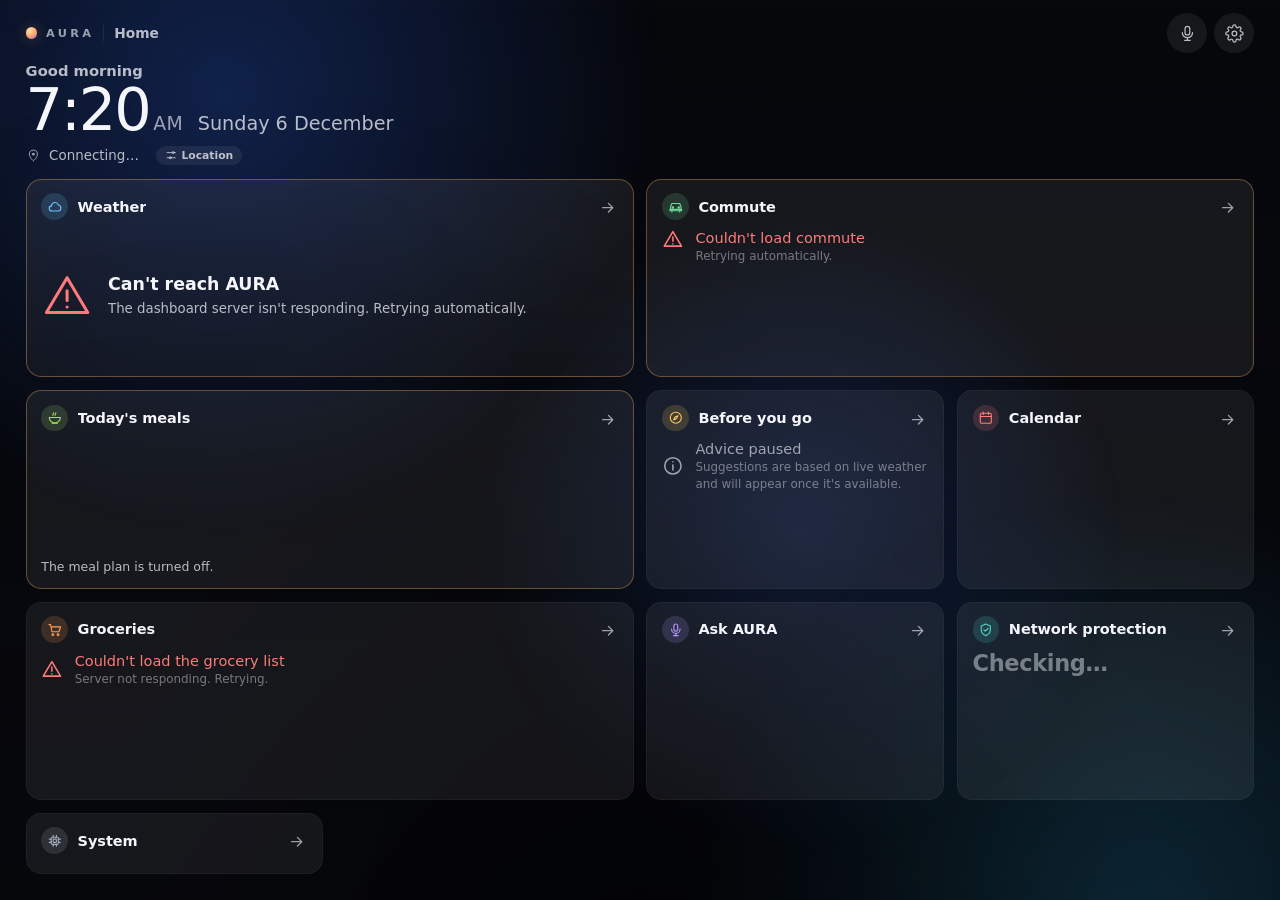
==== static/index.html @ 441b2d8c "Meal plan: Today's meals tile, daily view, recipes, Prepare for Tomorrow, plan groceries, Settings -" ====
<!doctype html>
<html lang="en">
<head>
  <meta charset="utf-8">
  <meta name="viewport" content="width=device-width, initial-scale=1, viewport-fit=cover">
  <meta name="theme-color" content="#05070d">
  <meta name="color-scheme" content="dark">
  <title>AURA</title>
  <link rel="icon" href="/static/img/favicon.svg" type="image/svg+xml">
  <link rel="stylesheet" href="/static/css/style.css">
  <script src="/static/js/icons.js" defer></script>
  <script src="/static/js/weather-scene.js" defer></script>
  <script src="/static/js/detail.js" defer></script>
  <script src="/static/js/assistant.js" defer></script>
  <script src="/static/js/meals.js" defer></script>
  <script src="/static/js/app.js" defer></script>
</head>
<body data-phase="night" data-sky="clear">
  <div class="ambient" aria-hidden="true">
    <div class="ambient__orb ambient__orb--a"></div>
    <div class="ambient__orb ambient__orb--b"></div>
    <div class="ambient__orb ambient__orb--c"></div>
    <div class="ambient__vignette"></div>
  </div>

  <main class="shell" id="shell">
    <header class="topbar">
      <div class="brand">
        <span class="brand__mark" aria-hidden="true"></span>
        <span class="brand__name">AURA</span>
        <span class="brand__home" id="home-name">Home</span>
      </div>
      <div class="topbar__right">
        <span class="pill pill--preview" id="preview-pill" hidden>Development preview · sample data</span>
        <span class="pill pill--offline" id="offline-pill" role="status" hidden>
          <span class="dot"></span>Connection lost · retrying
        </span>
        <span class="pill pill--live" id="listening-pill" role="status" hidden><span class="dot"></span>Listening</span>
        <span class="pill pill--wake" id="wake-pill" title="The Pi is listening for “Hey Aura”" hidden>Hey Aura</span>
        <button class="topbar__mic" id="mic-btn" type="button" aria-label="Ask AURA" title="Ask AURA" data-state="idle"></button>
        <a class="topbar__settings" href="/settings" id="settings-link" aria-label="Settings" title="Settings">
          <svg viewBox="0 0 24 24" aria-hidden="true" fill="none" stroke="currentColor" stroke-width="1.6" stroke-linecap="round" stroke-linejoin="round"><circle cx="12" cy="12" r="3"/><path d="M19.4 15a1.65 1.65 0 0 0 .33 1.82l.06.06a2 2 0 1 1-2.83 2.83l-.06-.06a1.65 1.65 0 0 0-1.82-.33 1.65 1.65 0 0 0-1 1.51V21a2 2 0 1 1-4 0v-.09A1.65 1.65 0 0 0 9 19.4a1.65 1.65 0 0 0-1.82.33l-.06.06a2 2 0 1 1-2.83-2.83l.06-.06A1.65 1.65 0 0 0 4.68 15a1.65 1.65 0 0 0-1.51-1H3a2 2 0 1 1 0-4h.09A1.65 1.65 0 0 0 4.6 9a1.65 1.65 0 0 0-.33-1.82l-.06-.06a2 2 0 1 1 2.83-2.83l.06.06A1.65 1.65 0 0 0 9 4.68a1.65 1.65 0 0 0 1-1.51V3a2 2 0 1 1 4 0v.09a1.65 1.65 0 0 0 1 1.51 1.65 1.65 0 0 0 1.82-.33l.06-.06a2 2 0 1 1 2.83 2.83l-.06.06A1.65 1.65 0 0 0 19.4 9a1.65 1.65 0 0 0 1.51 1H21a2 2 0 1 1 0 4h-.09a1.65 1.65 0 0 0-1.51 1z"/></svg>
        </a>
      </div>
    </header>

    <!-- Overview: greeting, time, place, and status capsules built only from live data -->
    <section class="hero time" aria-label="Home overview">
      <div class="hero__main">
        <p class="hero__greeting" id="greeting">&nbsp;</p>
        <button type="button" class="tile-hit hero__time" data-open="clock" aria-haspopup="dialog" aria-describedby="date"
                aria-label="Time and date details">
          <span class="time__clock" id="clock" aria-live="off"><span id="clock-hm">--:--</span><span class="time__meridiem" id="clock-ampm"></span></span>
          <span class="time__date" id="date">&nbsp;</span>
        </button>
        <div class="place" id="place" data-status="loading">
          <svg class="time__pin" viewBox="0 0 24 24" aria-hidden="true"><path d="M12 21s-6.5-5.6-6.5-11a6.5 6.5 0 0 1 13 0C18.5 15.4 12 21 12 21Z" fill="none" stroke="currentColor" stroke-width="1.6"/><circle cx="12" cy="10" r="2.3" fill="currentColor"/></svg>
          <span class="place__city" id="city">&nbsp;</span>
          <span class="place__region" id="region"></span>
          <span class="badge" id="location-badge" hidden></span>
          <button type="button" class="place__btn" id="location-btn" aria-haspopup="dialog">
            <svg viewBox="0 0 24 24" aria-hidden="true" fill="none" stroke="currentColor" stroke-width="1.7" stroke-linecap="round"><path d="M4 7h10M18 7h2M4 17h4M12 17h8"/><circle cx="16" cy="7" r="2"/><circle cx="10" cy="17" r="2"/></svg>
            <span id="location-btn-label">Location</span>
          </button>
        </div>
        <p class="place__note" id="location-note" hidden></p>
      </div>
      <ul class="status" id="status-row" aria-label="At a glance"></ul>
    </section>

    <nav class="rooms" id="rooms" aria-label="Rooms" role="tablist"></nav>

    <section class="tiles" id="tiles" role="tabpanel" aria-label="Tiles" data-room="overview">

      <article class="tile tile--wide card weather" id="weather" data-tile="weather" data-tone="sky" aria-label="Weather" data-state="loading" data-open="weather">
        <div class="wx-scene" id="wx-scene" aria-hidden="true" data-motion="none"></div>
        <header class="tile__head"><span class="tile__icon" data-icon="cloud" aria-hidden="true"></span><h2 class="tile__title">Weather</h2></header>
        <div class="weather__loading">
          <div class="skeleton skeleton--icon"></div>
          <div class="skeleton-stack"><div class="skeleton skeleton--xl"></div><div class="skeleton skeleton--md"></div></div>
        </div>
        <div class="weather__message" id="weather-message">
          <div class="weather__message-icon" id="weather-message-icon"></div>
          <div>
            <h3 class="weather__message-title" id="weather-message-title"></h3>
            <p class="weather__message-body" id="weather-message-body"></p>
          </div>
        </div>
        <div class="weather__content">
          <div class="weather__now">
            <div class="weather__art" id="weather-art"></div>
            <div class="weather__reading">
              <div class="weather__temp" id="weather-temp"></div>
              <div class="weather__desc" id="weather-desc"></div>
              <div class="weather__range" id="weather-range"></div>
              <div class="weather__sun" id="weather-sun"></div>
            </div>
          </div>
          <ol class="daily" id="daily" aria-label="Coming days" data-open="weather#daily"></ol>
          <dl class="weather__stats" id="weather-stats" data-open="weather#metrics"></dl>
          <ol class="hourly" id="hourly" aria-label="Next hours" data-open="weather#hourly"></ol>
          <div class="weather__meta" id="weather-meta"></div>
        </div>
        <button type="button" class="tile-arrow" data-open="weather" aria-haspopup="dialog" aria-label="Weather details"><svg viewBox="0 0 24 24" aria-hidden="true" fill="none" stroke="currentColor" stroke-width="1.8" stroke-linecap="round" stroke-linejoin="round"><path d="M5 12h14M13 6l6 6-6 6"/></svg></button>
      </article>

      <article class="tile tile--wide card commute" id="commute" data-tile="commute" data-tone="green" aria-labelledby="commute-title" data-state="loading" data-open="commute">
        <header class="tile__head"><span class="tile__icon" data-icon="car" aria-hidden="true"></span><h2 class="tile__title" id="commute-title">Commute</h2><span class="tile__aside" id="commute-route"></span></header>
        <div class="commute__body" id="commute-body">
          <div class="skeleton skeleton--row"></div>
          <div class="skeleton skeleton--row"></div>
        </div>
        <div class="commute__meta" id="commute-meta"></div>
        <button type="button" class="tile-arrow" data-open="commute" aria-haspopup="dialog" aria-label="Commute details"><svg viewBox="0 0 24 24" aria-hidden="true" fill="none" stroke="currentColor" stroke-width="1.8" stroke-linecap="round" stroke-linejoin="round"><path d="M5 12h14M13 6l6 6-6 6"/></svg></button>
      </article>

      <article class="tile tile--wide card meals" id="meals-tile" data-tile="meals" data-tone="lime" aria-labelledby="meals-title" data-open="meals" data-state="loading">
        <header class="tile__head"><span class="tile__icon" data-icon="bowl" aria-hidden="true"></span><h2 class="tile__title" id="meals-title">Today's meals</h2><span class="tile__aside" id="meals-day"></span></header>
        <ul class="meals__list" id="meals-list" aria-label="Today's meals"></ul>
        <p class="meals__prep" id="meals-prep"></p>
        <button type="button" class="tile-arrow" data-open="meals" aria-haspopup="dialog" aria-label="Meal plan details"><svg viewBox="0 0 24 24" aria-hidden="true" fill="none" stroke="currentColor" stroke-width="1.8" stroke-linecap="round" stroke-linejoin="round"><path d="M5 12h14M13 6l6 6-6 6"/></svg></button>
      </article>

      <article class="tile card advice" id="advice" data-tile="advice" data-tone="amber" aria-labelledby="advice-title" data-open="advice">
        <header class="tile__head"><span class="tile__icon" data-icon="compass" aria-hidden="true"></span><h2 class="tile__title" id="advice-title">Before you go</h2></header>
        <ul class="advice__list" id="advice-list" data-state="loading">
          <li class="skeleton skeleton--row"></li>
          <li class="skeleton skeleton--row"></li>
        </ul>
        <button type="button" class="tile-arrow" data-open="advice" aria-haspopup="dialog" aria-label="All recommendations"><svg viewBox="0 0 24 24" aria-hidden="true" fill="none" stroke="currentColor" stroke-width="1.8" stroke-linecap="round" stroke-linejoin="round"><path d="M5 12h14M13 6l6 6-6 6"/></svg></button>
      </article>

      <article class="tile card calendar" id="calendar-tile" data-tile="calendar" data-tone="red" aria-labelledby="calendar-title" data-open="calendar" data-state="loading">
        <header class="tile__head"><span class="tile__icon" data-icon="calendar" aria-hidden="true"></span><h2 class="tile__title" id="calendar-title">Calendar</h2><span class="tile__aside" id="calendar-when"></span></header>
        <ul class="agenda" id="agenda" aria-label="Upcoming events and holidays"></ul>
        <p class="tile__empty" id="calendar-empty" hidden></p>
        <button type="button" class="tile-arrow" data-open="calendar" aria-haspopup="dialog" aria-label="Calendar details"><svg viewBox="0 0 24 24" aria-hidden="true" fill="none" stroke="currentColor" stroke-width="1.8" stroke-linecap="round" stroke-linejoin="round"><path d="M5 12h14M13 6l6 6-6 6"/></svg></button>
      </article>

      <article class="tile tile--wide card grocery" id="grocery-tile" data-tile="groceries" data-tone="orange" aria-labelledby="grocery-title" data-open="groceries">
        <header class="tile__head"><span class="tile__icon" data-icon="cart" aria-hidden="true"></span><h2 class="tile__title" id="grocery-title">Groceries</h2><span class="tile__aside card__count" id="grocery-count"></span></header>
        <div class="grocery__body">
          <ul class="grocery__list" id="grocery-list" data-state="loading">
            <li class="skeleton skeleton--row"></li>
            <li class="skeleton skeleton--row"></li>
          </ul>
          <a class="grocery__qr" id="grocery-qr" href="/groceries" hidden>
            <img id="grocery-qr-img" alt="QR code that opens the grocery list on your phone">
            <span class="grocery__qr-label">Scan to edit</span>
          </a>
        </div>
        <a class="tile-arrow" href="/groceries?from=dashboard" data-open="groceries" aria-label="Open the full grocery list"><svg viewBox="0 0 24 24" aria-hidden="true" fill="none" stroke="currentColor" stroke-width="1.8" stroke-linecap="round" stroke-linejoin="round"><path d="M5 12h14M13 6l6 6-6 6"/></svg></a>
      </article>

      <article class="tile card assistant-tile" id="assistant-tile" data-tile="assistant" data-tone="violet" aria-labelledby="assistant-title" data-open="assistant" data-state="loading">
        <header class="tile__head"><span class="tile__icon" data-icon="mic" aria-hidden="true"></span><h2 class="tile__title" id="assistant-title">Ask AURA</h2></header>
        <p class="tile__value" id="assistant-status">&nbsp;</p>
        <p class="tile__sub" id="assistant-sub"></p>
        <button type="button" class="tile-arrow" data-open="assistant" aria-haspopup="dialog" aria-label="Open the assistant"><svg viewBox="0 0 24 24" aria-hidden="true" fill="none" stroke="currentColor" stroke-width="1.8" stroke-linecap="round" stroke-linejoin="round"><path d="M5 12h14M13 6l6 6-6 6"/></svg></button>
      </article>

      <article class="tile card protection" id="protection-tile" data-tile="protection" data-tone="teal" aria-labelledby="protection-title" data-open="protection" data-state="loading">
        <header class="tile__head"><span class="tile__icon" data-icon="shield" aria-hidden="true"></span><h2 class="tile__title" id="protection-title">Network protection</h2></header>
        <p class="tile__value" id="protection-status">&nbsp;</p>
        <p class="tile__sub" id="protection-sub"></p>
        <button type="button" class="tile-arrow" data-open="protection" aria-haspopup="dialog" aria-label="Network protection details"><svg viewBox="0 0 24 24" aria-hidden="true" fill="none" stroke="currentColor" stroke-width="1.8" stroke-linecap="round" stroke-linejoin="round"><path d="M5 12h14M13 6l6 6-6 6"/></svg></button>
      </article>

      <article class="tile card system" id="system-tile" data-tile="system" data-tone="slate" aria-labelledby="system-title" data-open="system" data-state="loading">
        <header class="tile__head"><span class="tile__icon" data-icon="chip" aria-hidden="true"></span><h2 class="tile__title" id="system-title">System</h2><span class="tile__aside" id="system-aside"></span></header>
        <dl class="sysgrid" id="system-stats"></dl>
        <button type="button" class="tile-arrow" data-open="system" aria-haspopup="dialog" aria-label="System details"><svg viewBox="0 0 24 24" aria-hidden="true" fill="none" stroke="currentColor" stroke-width="1.8" stroke-linecap="round" stroke-linejoin="round"><path d="M5 12h14M13 6l6 6-6 6"/></svg></button>
      </article>

      <p class="tiles__empty" id="tiles-empty" hidden></p>
    </section>
  </main>

  <!-- Detail view for a tile. Opened via #/clock, #/weather[/section], #/advice, #/commute, #/calendar, ... -->
  <dialog class="detail" id="detail" aria-labelledby="detail-title">
    <div class="detail__inner">
      <header class="detail__head">
        <button type="button" class="detail__back" id="detail-back">
          <svg viewBox="0 0 24 24" aria-hidden="true" fill="none" stroke="currentColor" stroke-width="2" stroke-linecap="round" stroke-linejoin="round"><path d="m15 6-6 6 6 6"/></svg>
          <span>Back</span>
        </button>
        <div class="detail__titles">
          <h2 id="detail-title">Details</h2>
          <p class="detail__sub" id="detail-sub"></p>
        </div>
      </header>
      <div class="detail__body" id="detail-body" tabindex="-1"></div>
    </div>
  </dialog>

  <dialog class="sheet" id="location-dialog" aria-labelledby="loc-title">
    <div class="sheet__inner">
      <header class="sheet__head">
        <h2 id="loc-title">Home location</h2>
        <button type="button" class="sheet__close" id="loc-close" aria-label="Close">
          <svg viewBox="0 0 24 24" aria-hidden="true" fill="none" stroke="currentColor" stroke-width="1.8" stroke-linecap="round"><path d="M6 6l12 12M18 6 6 18"/></svg>
        </button>
      </header>

      <form class="sheet__section loc-unlock" id="loc-unlock" hidden novalidate>
        <label class="sheet__label" for="loc-pin">Household PIN required to change location</label>
        <div class="loc-unlock__row">
          <input class="sheet__input" id="loc-pin" type="password" inputmode="numeric" maxlength="64"
                 autocomplete="current-password" placeholder="PIN">
          <button type="submit" class="btn btn--primary">Unlock</button>
        </div>
      </form>

      <section class="sheet__section">
        <div class="sheet__label">Current</div>
        <div class="sheet__city" id="loc-current">Not configured</div>
        <div class="sheet__meta" id="loc-meta"></div>
        <p class="sheet__warn" id="loc-note" hidden></p>
        <div class="sheet__actions">
          <button type="button" class="btn btn--primary" id="loc-confirm" hidden>Yes, this is home</button>
          <button type="button" class="btn" id="loc-detect">Detect from internet connection</button>
        </div>
      </section>

      <section class="sheet__section">
        <label class="sheet__label" for="loc-search">Choose your city</label>
        <input class="sheet__input" id="loc-search" type="search" autocomplete="off" spellcheck="false"
               placeholder="Search for a city" maxlength="80">
        <ul class="results" id="loc-results" aria-label="Search results"></ul>
      </section>

      <p class="sheet__status" id="loc-status" role="status" aria-live="polite"></p>

      <p class="sheet__fine">
        Automatic detection uses your home internet connection's IP address, not your phone or laptop.
        It is approximate: it finds where your provider routes traffic, which can be a different city.
        Choose your city to be sure. Your choice is saved on the Pi and won't change on its own.
      </p>
    </div>
  </dialog>
</body>
</html>
---- static/css/style.css ----
/* AURA — ambient dashboard
   Dark, calm, legible from a few metres. Motion is slow and optional. */

:root {
  color-scheme: dark;

  /* ---- Design tokens (AURA Home) ----
     Neutral near-black base, layered translucent surfaces, one warm accent,
     and a small set of semantic tones used only for tile icons and status. */
  --bg: #07080c;
  --ink: #f4f6fb;                              /* primary text */
  --ink-2: rgba(244, 246, 251, 0.74);          /* secondary text */
  --ink-3: rgba(244, 246, 251, 0.62);          /* tertiary / labels */
  --ink-4: rgba(244, 246, 251, 0.44);          /* fine print */
  --line: rgba(255, 255, 255, 0.08);           /* hairline separators */
  --card: rgba(255, 255, 255, 0.032);
  --card-hi: rgba(255, 255, 255, 0.055);

  --surface-1: rgba(255, 255, 255, 0.065);     /* tiles */
  --surface-2: rgba(255, 255, 255, 0.10);      /* hover */
  --surface-3: rgba(255, 255, 255, 0.14);      /* pressed / selected */
  --surface-solid: #15171d;                    /* sheets and dialogs */

  --accent: #ffcf7a;
  --warn: #ffb35c;
  --danger: #ff7a7a;
  --ok: #7fe0b0;
  --preview: #b9a6ff;

  /* tile tones: icon + status colour only, never large fills */
  --tone-sky: #6cc4ff;
  --tone-green: #6fdc9b;
  --tone-amber: #ffc861;
  --tone-orange: #ff9e57;
  --tone-red: #ff7d7d;
  --tone-violet: #b69aff;
  --tone-teal: #52d6c6;
  --tone-slate: #a3adbd;
  --tone-lime: #a8dc72;

  --orb-a: #27306f;
  --orb-b: #0e4656;
  --orb-c: #3a1e5c;

  /* shape, spacing, motion */
  --radius: 20px;
  --r-tile: 1.25rem;
  --r-sm: 0.7rem;
  --r-pill: 999px;
  --gap: clamp(12px, 1.6vw, 28px);
  --pad: clamp(16px, 3vw, 56px);
  --icon-tile: 2.25rem;
  --ease: cubic-bezier(0.2, 0.8, 0.2, 1);
  --dur-fast: 120ms;
  --dur: 220ms;
  --focus: 0 0 0 2px var(--bg), 0 0 0 4px var(--accent);

  --font: -apple-system, BlinkMacSystemFont, "SF Pro Display", "Inter", "Segoe UI",
          Roboto, "Helvetica Neue", "Noto Sans", "DejaVu Sans", sans-serif;

  /* Scale all rem-based UI with the viewport so it reads across a hallway. */
  font-size: clamp(15px, 0.62vw + 9px, 26px);
}

/* Time-of-day palettes for the ambient background */
body[data-phase="dawn"]  { --orb-a: #6e3b52; --orb-b: #2e3a8a; --orb-c: #8a5a3c; }
body[data-phase="day"]   { --orb-a: #1d3f8f; --orb-b: #1b6a8a; --orb-c: #2c4f9e; }
body[data-phase="dusk"]  { --orb-a: #6a2a4f; --orb-b: #3d2a7a; --orb-c: #7a4a2a; }
body[data-phase="night"] { --orb-a: #232a66; --orb-b: #0c3c4a; --orb-c: #331a52; }

*, *::before, *::after { box-sizing: border-box; }

html, body { margin: 0; min-height: 100%; }

body {
  background: var(--bg);
  color: var(--ink);
  font-family: var(--font);
  font-feature-settings: "tnum" 1, "ss01" 1;
  -webkit-font-smoothing: antialiased;
  text-rendering: optimizeLegibility;
  overflow-x: hidden;
}

[hidden] { display: none !important; }

/* ---------- Ambient background ---------- */

.ambient {
  position: fixed;
  inset: 0;
  z-index: 0;
  overflow: hidden;
  pointer-events: none;
  transition: filter 4s ease;
}

body[data-sky="cloudy"] .ambient { filter: saturate(0.55) brightness(0.9); }
body[data-sky="wet"]    .ambient { filter: saturate(0.45) brightness(0.8) hue-rotate(-10deg); }
body[data-sky="storm"]  .ambient { filter: saturate(0.4) brightness(0.65); }

.ambient__orb {
  position: absolute;
  width: 75vmax;
  height: 75vmax;
  border-radius: 50%;
  opacity: 0.5;
  will-change: transform;
  transition: background 6s ease;
}

.ambient__orb--a {
  top: -30vmax; left: -20vmax;
  background: radial-gradient(circle at center, var(--orb-a) 0%, transparent 65%);
  animation: drift-a 90s steps(90) infinite alternate;
}
.ambient__orb--b {
  bottom: -40vmax; right: -25vmax;
  background: radial-gradient(circle at center, var(--orb-b) 0%, transparent 65%);
  animation: drift-b 120s steps(120) infinite alternate;
}
.ambient__orb--c {
  top: 20vh; left: 35vw;
  width: 55vmax; height: 55vmax;
  opacity: 0.45;
  background: radial-gradient(circle at center, var(--orb-c) 0%, transparent 65%);
  animation: drift-c 150s steps(150) infinite alternate;
}

.ambient__vignette {
  position: absolute;
  inset: 0;
  background:
    radial-gradient(ellipse at 50% 120%, rgba(0, 0, 0, 0.55), transparent 60%),
    linear-gradient(180deg, rgba(5, 7, 13, 0) 0%, rgba(5, 7, 13, 0.35) 100%);
}

@keyframes drift-a { to { transform: translate3d(12vw, 8vh, 0) scale(1.08); } }
@keyframes drift-b { to { transform: translate3d(-10vw, -6vh, 0) scale(1.12); } }
@keyframes drift-c { to { transform: translate3d(-14vw, 10vh, 0) scale(0.92); } }

/* ---------- Location dialog ---------- */

.sheet {
  width: min(36rem, calc(100vw - 32px));
  max-height: calc(100dvh - 32px);
  padding: 0;
  border: 1px solid var(--line);
  border-radius: var(--radius);
  background: linear-gradient(180deg, #121624, #0b0e17);
  color: var(--ink);
  box-shadow: 0 40px 80px -30px rgba(0, 0, 0, 0.8);
  font-size: 0.9rem;
}
.sheet::backdrop { background: rgba(3, 4, 8, 0.65); }
.sheet__inner { padding: clamp(18px, 2vw, 32px); display: flex; flex-direction: column; gap: 1.2rem; }
.sheet__head { display: flex; align-items: center; justify-content: space-between; }
.sheet__head h2 { margin: 0; font-size: 1.2rem; font-weight: 500; }
.sheet__close {
  all: unset; cursor: pointer; width: 2rem; height: 2rem; display: grid; place-items: center;
  border-radius: 50%; color: var(--ink-3);
}
.sheet__close:hover { color: var(--ink); background: rgba(255, 255, 255, 0.06); }
.sheet__close svg { width: 1.1rem; height: 1.1rem; }
.sheet__section { display: flex; flex-direction: column; gap: 0.45rem; }
.sheet__label {
  font-size: 0.68rem; font-weight: 600; letter-spacing: 0.14em; text-transform: uppercase; color: var(--ink-3);
}
.sheet__city { font-size: 1.35rem; font-weight: 500; }
.sheet__meta { font-size: 0.82rem; color: var(--ink-3); }
.sheet__warn { margin: 0; font-size: 0.82rem; line-height: 1.4; color: var(--warn); }
.sheet__actions { display: flex; flex-wrap: wrap; gap: 0.5rem; margin-top: 0.3rem; }
.sheet__input {
  font: inherit; font-size: 1rem; color: var(--ink);
  background: rgba(255, 255, 255, 0.04); border: 1px solid var(--line); border-radius: 12px;
  padding: 0.7rem 0.9rem; outline: none;
}
.sheet__input:focus { border-color: rgba(255, 207, 122, 0.5); }
.sheet__status { margin: 0; min-height: 1.2em; font-size: 0.82rem; color: var(--ink-3); }
.sheet__status.is-error { color: var(--danger); }
.sheet__fine { margin: 0; font-size: 0.75rem; line-height: 1.5; color: var(--ink-4); }

.btn {
  font: inherit; font-size: 0.85rem; font-weight: 500; cursor: pointer;
  padding: 0.55rem 1rem; border-radius: 999px;
  color: var(--ink-2); background: rgba(255, 255, 255, 0.05); border: 1px solid var(--line);
}
a.btn { display: inline-flex; align-items: center; text-decoration: none; }
.btn:hover { background: rgba(255, 255, 255, 0.09); color: var(--ink); }
.btn:disabled { opacity: 0.5; cursor: progress; }
.btn--primary { color: #1a1306; background: var(--accent); border-color: var(--accent); }
.btn--primary:hover { background: #ffd993; color: #1a1306; }

.results { list-style: none; margin: 0; padding: 0; max-height: 15rem; overflow-y: auto; }
.results button {
  all: unset; box-sizing: border-box; width: 100%; cursor: pointer;
  display: flex; flex-direction: column; gap: 0.1rem;
  padding: 0.6rem 0.75rem; border-radius: 10px;
}
.results button:hover, .results button:focus-visible { background: rgba(255, 255, 255, 0.06); }
.results__name { font-size: 0.95rem; }
.results__sub { font-size: 0.75rem; color: var(--ink-3); }

/* ---------- Shared states ---------- */

.state {
  display: flex;
  gap: 0.8rem;
  align-items: center;
  color: var(--ink-3);
  font-size: 1rem;
  line-height: 1.4;
  grid-column: 1 / -1;
}
.state svg { width: 1.5rem; height: 1.5rem; flex: none; }
.state--error { color: var(--danger); }
.state small { display: block; color: var(--ink-4); font-size: 0.82rem; }

.skeleton {
  border-radius: 10px;
  background: linear-gradient(90deg, rgba(255,255,255,0.04), rgba(255,255,255,0.09), rgba(255,255,255,0.04));
  background-size: 200% 100%;
  animation: shimmer 1.8s ease-in-out infinite;
}
.skeleton--row  { height: 2.4rem; grid-column: 1 / -1; }
.skeleton--icon { width: clamp(7rem, 11vw, 14rem); aspect-ratio: 1; border-radius: 50%; flex: none; }
.skeleton--xl   { width: 9rem; height: 5rem; }
.skeleton--md   { width: 12rem; height: 1.6rem; margin-top: 0.8rem; }
.skeleton-stack { display: flex; flex-direction: column; justify-content: center; }
.weather__loading { align-items: center; gap: 2rem; }
@keyframes shimmer { to { background-position: -200% 0; } }

/* ---------- Weather illustration motion (subtle) ---------- */

.wx-sun-rays  { transform-box: fill-box; transform-origin: center; animation: spin 120s linear infinite; }
.wx-cloud     { animation: float 9s ease-in-out infinite alternate; }
.wx-cloud--back { animation-duration: 13s; }
.wx-drop      { animation: fall 1.6s linear infinite; }
.wx-flake     { animation: flake 3.2s linear infinite; }
.wx-bolt      { animation: flash 6s ease-in-out infinite; }
.wx-d1 { animation-delay: 0.3s; } .wx-d2 { animation-delay: 0.65s; }
.wx-d3 { animation-delay: 0.95s; } .wx-d4 { animation-delay: 1.25s; }
.wx-fog line  { animation: float 7s ease-in-out infinite alternate; }

@keyframes spin  { to { transform: rotate(360deg); } }
@keyframes float { to { transform: translateX(3px); } }
@keyframes fall  { 0% { transform: translateY(-4px); opacity: 0; } 25% { opacity: 1; } 100% { transform: translateY(12px); opacity: 0; } }
@keyframes flake { 0% { transform: translateY(-3px); opacity: 0; } 30% { opacity: 1; } 100% { transform: translateY(12px); opacity: 0; } }
@keyframes flash { 0%, 88%, 100% { opacity: 0.85; } 90% { opacity: 1; filter: brightness(1.6); } 92% { opacity: 0.6; } }

@media (prefers-reduced-motion: reduce) {
  *, *::before, *::after { animation: none !important; transition: none !important; }
}

/* ---------- Weather scene (animated backdrop inside the weather card) ----------
   Driven by the provider's weather code (server-side mapping). Contained in the
   card, behind the content, transform/opacity-only animations. */

.weather { overflow: hidden; isolation: isolate; }
.weather > :not(.wx-scene) { position: relative; z-index: 1; }

.wx-scene {
  position: absolute;
  inset: 0;
  z-index: 0;
  pointer-events: none;
  border-radius: inherit;
  overflow: hidden;
  contain: strict;
  transition: opacity 1.2s ease;
  --sky-top: rgba(255, 255, 255, 0.02);
  --sky-bottom: rgba(255, 255, 255, 0);
  background: linear-gradient(180deg, var(--sky-top), var(--sky-bottom) 75%);
}
/* Readability scrim: keeps text crisp over any scene. */
.wx-scene::after {
  content: "";
  position: absolute;
  inset: 0;
  background:
    linear-gradient(180deg, rgba(6, 8, 14, 0) 30%, rgba(6, 8, 14, 0.55) 100%),
    radial-gradient(ellipse at 30% 35%, rgba(6, 8, 14, 0.35), transparent 70%);
}
.wxs-layer { position: absolute; inset: 0; }

.wx-scene[data-scene="clear-day"]           { --sky-top: rgba(255, 186, 92, 0.16); --sky-bottom: rgba(70, 130, 255, 0.04); }
.wx-scene[data-scene="partly-cloudy-day"]   { --sky-top: rgba(255, 196, 120, 0.10); --sky-bottom: rgba(90, 140, 220, 0.05); }
.wx-scene[data-scene="clear-night"],
.wx-scene[data-scene="partly-cloudy-night"] { --sky-top: rgba(80, 100, 220, 0.14); --sky-bottom: rgba(10, 14, 40, 0.0); }
.wx-scene[data-scene="overcast"]            { --sky-top: rgba(150, 160, 185, 0.10); --sky-bottom: rgba(80, 90, 110, 0.03); }
.wx-scene[data-scene="fog"]                 { --sky-top: rgba(190, 196, 210, 0.10); --sky-bottom: rgba(150, 160, 175, 0.06); }
.wx-scene[data-scene="drizzle"],
.wx-scene[data-scene="rain"]                { --sky-top: rgba(90, 130, 190, 0.14); --sky-bottom: rgba(40, 60, 90, 0.04); }
.wx-scene[data-scene="heavy-rain"]          { --sky-top: rgba(70, 100, 160, 0.18); --sky-bottom: rgba(20, 30, 50, 0.06); }
.wx-scene[data-scene="thunderstorm"]        { --sky-top: rgba(90, 80, 160, 0.18); --sky-bottom: rgba(15, 15, 35, 0.08); }
.wx-scene[data-scene="snow"]                { --sky-top: rgba(200, 220, 255, 0.12); --sky-bottom: rgba(120, 140, 180, 0.04); }

/* sun */
.wxs-sun {
  position: absolute; top: -18%; right: -10%;
  width: 60%; aspect-ratio: 1; border-radius: 50%;
  background: radial-gradient(circle, rgba(255, 210, 120, 0.42) 0%, rgba(255, 170, 80, 0.14) 38%, transparent 68%);
  animation: wxs-breathe 9s ease-in-out infinite alternate;
}
.wxs-sun--soft { opacity: 0.6; }
.wxs-rays {
  position: absolute; top: -40%; right: -32%;
  width: 105%; aspect-ratio: 1; border-radius: 50%;
  background: repeating-conic-gradient(from 0deg, rgba(255, 214, 140, 0.07) 0deg 6deg, transparent 6deg 24deg);
  -webkit-mask-image: radial-gradient(circle, #000 18%, transparent 62%);
  mask-image: radial-gradient(circle, #000 18%, transparent 62%);
  animation: wxs-spin 140s linear infinite;
}
@keyframes wxs-breathe { to { transform: scale(1.08); opacity: 0.85; } }
@keyframes wxs-spin { to { transform: rotate(360deg); } }

/* moon & stars */
.wxs-moonglow {
  position: absolute; top: -20%; right: -8%;
  width: 52%; aspect-ratio: 1; border-radius: 50%;
  background: radial-gradient(circle, rgba(170, 190, 255, 0.22), transparent 65%);
}
.wxs-star {
  position: absolute; left: var(--x); top: var(--y);
  width: var(--s); height: var(--s); border-radius: 50%;
  background: #eef2ff;
  opacity: 0.5;
  animation: wxs-twinkle var(--dur) ease-in-out var(--delay) infinite alternate;
}
@keyframes wxs-twinkle { from { opacity: 0.15; } to { opacity: 0.8; } }

/* clouds: soft blobs drifting across the panel */
.wxs-cloud {
  position: absolute; left: 0; top: var(--top);
  width: var(--size); aspect-ratio: 2.6;
  border-radius: 999px;
  opacity: var(--alpha);
  background: radial-gradient(ellipse at 50% 60%, var(--cloud) 0%, transparent 70%);
  animation: wxs-drift var(--dur) linear var(--delay) infinite;
  will-change: transform;
}
.wxs-cloud--light { --cloud: rgba(235, 240, 250, 0.38); }
.wxs-cloud--dim   { --cloud: rgba(170, 180, 200, 0.34); }
.wxs-cloud--dark  { --cloud: rgba(110, 120, 145, 0.42); }
@keyframes wxs-drift { from { transform: translateX(-110%); } to { transform: translateX(260%); } }

/* rain */
.wxs-drop {
  position: absolute; top: -12%; left: var(--x);
  width: 1.5px; height: var(--len);
  background: linear-gradient(180deg, rgba(160, 200, 255, 0), rgba(170, 210, 255, var(--alpha)));
  transform: rotate(12deg);
  animation: wxs-fall var(--dur) linear var(--delay) infinite;
  will-change: transform;
}
.wxs-drop--heavy { width: 2px; }
@keyframes wxs-fall {
  from { transform: translate3d(0, 0, 0) rotate(12deg); }
  to   { transform: translate3d(-60px, 125cqh, 0) rotate(12deg); }
}
.wx-scene { container-type: size; }

/* lightning: rare, soft flash */
.wxs-flash {
  position: absolute; inset: 0;
  background: radial-gradient(ellipse at 70% 10%, rgba(220, 225, 255, 0.55), transparent 60%);
  opacity: 0;
  animation: wxs-flash 11s ease-out 2s infinite;
}
@keyframes wxs-flash {
  0%, 90%, 100% { opacity: 0; }
  91% { opacity: 0.9; }
  92% { opacity: 0.1; }
  93.5% { opacity: 0.6; }
  96% { opacity: 0; }
}

/* snow */
.wxs-flake {
  position: absolute; top: -6%; left: var(--x);
  width: var(--s); height: var(--s); border-radius: 50%;
  background: rgba(245, 248, 255, 0.8);
  animation: wxs-snow var(--dur) linear var(--delay) infinite;
  will-change: transform;
}
@keyframes wxs-snow {
  0%   { transform: translate3d(0, 0, 0); }
  50%  { transform: translate3d(var(--sway), 60cqh, 0); }
  100% { transform: translate3d(0, 115cqh, 0); }
}

/* fog */
.wxs-mist {
  position: absolute; left: -50%; top: var(--top);
  width: 200%; height: 22%;
  background: linear-gradient(90deg, transparent, rgba(210, 216, 228, 0.12) 30%, rgba(210, 216, 228, 0.18) 50%, rgba(210, 216, 228, 0.12) 70%, transparent);
  filter: none;
  animation: wxs-mist var(--dur) ease-in-out var(--delay) infinite alternate;
}
@keyframes wxs-mist { from { transform: translateX(-12%); } to { transform: translateX(12%); } }

/* Sample or out-of-date data: freeze the scene and mute it, so it never
   looks like live conditions. Same for reduced motion (no movement at all). */
.wx-scene[data-motion="static"],
.wx-scene[data-motion="reduced"] { opacity: 0.55; }
.wx-scene[data-motion="static"] *,
.wx-scene[data-motion="reduced"] * { animation-play-state: paused !important; }
.wx-scene[data-motion="reduced"] .wxs-drop,
.wx-scene[data-motion="reduced"] .wxs-flake,
.wx-scene[data-motion="reduced"] .wxs-flash { display: none; }
.weather[data-motion="static"] .weather__art *,
.weather[data-motion="reduced"] .weather__art * { animation-play-state: paused !important; }
.wx-scene[data-motion="none"] { opacity: 0.4; }

/* Don't spend GPU on a hidden tab or when the card isn't showing data. */
.weather:not([data-state="ok"]) .wx-scene .wxs-layer { display: none; }

/* ---------- Commute ---------- */

.commute { display: flex; flex-direction: column; min-width: 0; }
.commute__body { flex: 1; display: flex; flex-direction: column; gap: 0.9rem; min-width: 0; }
.commute__top { min-width: 0; }
.commute__head { display: flex; gap: 0.4rem 0.8rem; align-items: center; justify-content: space-between; flex-wrap: wrap; }
.commute__rec { min-width: 0; }
.commute__label {
  font-size: 0.72rem; font-weight: 600; letter-spacing: 0.12em; text-transform: uppercase; color: var(--ink-3);
}
.commute__time {
  font-size: clamp(2.2rem, 3.2vw, 3.6rem); font-weight: 300; letter-spacing: -0.03em; line-height: 1.05;
  color: var(--ink);
}
.commute__time small { font-size: 0.42em; color: var(--ink-3); letter-spacing: 0; margin-left: 0.25em; }
.commute__facts { display: flex; flex-wrap: wrap; gap: 0.35rem 0.9rem; font-size: 0.95rem; color: var(--ink-2); margin-top: 0.25rem; }
.commute__facts b { font-weight: 600; color: var(--ink); }

.traffic {
  display: inline-flex; align-items: center; gap: 0.4em;
  font-size: 0.82rem; font-weight: 600;
}
.traffic::before { content: ""; width: 0.55em; height: 0.55em; border-radius: 50%; background: currentColor; }
.traffic--light    { color: #7fe0b0; }
.traffic--moderate { color: #ffcf7a; }
.traffic--heavy    { color: #ff9f5a; }
.traffic--severe   { color: #ff7a7a; }

.basis {
  display: inline-flex; align-items: center;
  padding: 0.25rem 0.65rem; border-radius: 999px;
  font-size: 0.72rem; font-weight: 600; letter-spacing: 0.02em;
  border: 1px solid var(--line); color: var(--ink-2);
  max-width: 100%;
}
.basis--live       { color: var(--ok); border-color: rgba(127, 224, 176, 0.35); }
.basis--forecast   { color: #9cc4ff; border-color: rgba(156, 196, 255, 0.35); }
.basis--historical { color: var(--preview); border-color: rgba(185, 166, 255, 0.35); }

.commute__now { font-size: 0.85rem; color: var(--ink-3); }
.commute__now b { color: var(--ink-2); font-weight: 600; }

/* departure-slot comparison */
.slots {
  list-style: none; margin: 0; padding: 0;
  display: grid;
  grid-template-columns: repeat(var(--n, 17), minmax(0, 1fr));
  align-items: end;
  gap: 3px;
  height: clamp(4.2rem, 7vh, 6.5rem);
}
.slot {
  position: relative;
  height: 100%;
  display: flex; flex-direction: column; justify-content: flex-end;
}
.slot__bar {
  display: block;
  height: var(--h, 6%);
  min-height: 4px;
  border-radius: 4px 4px 2px 2px;
  background: rgba(255, 255, 255, 0.16);
}
.slot[data-level="light"] .slot__bar    { background: rgba(127, 224, 176, 0.55); }
.slot[data-level="moderate"] .slot__bar { background: rgba(255, 207, 122, 0.6); }
.slot[data-level="heavy"] .slot__bar    { background: rgba(255, 159, 90, 0.65); }
.slot[data-level="severe"] .slot__bar   { background: rgba(255, 122, 122, 0.7); }
.slot[data-basis="historical"] .slot__bar { background: rgba(185, 166, 255, 0.4); }
.slot[data-empty] .slot__bar { background: rgba(255, 255, 255, 0.06); height: 6%; }
.slot[data-past] { opacity: 0.35; }
.slot[data-best] .slot__bar { outline: 2px solid var(--ink); outline-offset: 1px; }
.slots__axis {
  display: grid; grid-template-columns: repeat(var(--n, 17), minmax(0, 1fr));
  margin-top: 0.3rem; font-size: 0.68rem; color: var(--ink-4);
}
.slots__axis span { white-space: nowrap; overflow: visible; }

.commute__meta {
  margin-top: 0.8rem; display: flex; flex-wrap: wrap; gap: 0.3rem 0.8rem;
  font-size: 0.72rem; color: var(--ink-4);
}
.commute__meta .is-error { color: var(--warn); }
.commute .state { align-items: flex-start; }

/* Comfortable touch targets on touch screens */
@media (pointer: coarse) {
  .place__btn { box-sizing: border-box; height: 40px; font-size: 0.8rem; padding: 0 0.95rem; }
  .grocery__item button { min-height: 44px; }
  .sheet__close { width: 2.75rem; height: 2.75rem; }
  .results button { min-height: 44px; }
}


/* ---------- Detail view ---------- */

.detail {
  padding: 0;
  width: min(70rem, calc(100vw - 32px));
  max-width: none;
  max-height: calc(100dvh - 32px);
  border: 1px solid var(--line);
  border-radius: calc(var(--r-tile) * 1.4);
  background: var(--surface-solid);
  color: var(--ink);
  box-shadow: 0 40px 100px -40px rgba(0, 0, 0, 0.9);
  overflow: hidden;
}
.detail::backdrop { background: rgba(3, 4, 8, 0.66); -webkit-backdrop-filter: blur(6px); backdrop-filter: blur(6px); }
.detail[open] { animation: detail-in 0.24s cubic-bezier(0.2, 0.7, 0.2, 1); }
@keyframes detail-in { from { opacity: 0; transform: translateY(14px) scale(0.985); } }
.detail__inner { display: flex; flex-direction: column; max-height: inherit; }
.detail__head {
  display: flex; align-items: center; gap: 1rem;
  padding: clamp(12px, 1.4vw, 24px) clamp(14px, 1.8vw, 32px);
  border-bottom: 1px solid var(--line);
  flex: none;
}
.detail__back {
  all: unset; box-sizing: border-box; cursor: pointer; flex: none;
  display: inline-flex; align-items: center; gap: 0.3rem;
  min-height: 44px; padding: 0 1rem 0 0.65rem; border-radius: 999px;
  font-size: 0.95rem; font-weight: 600; color: var(--ink);
  background: var(--surface-1); border: 0;
  transition: background var(--dur) var(--ease);
}
.detail__back:hover { background: var(--surface-2); }
.detail__back:focus-visible { box-shadow: var(--focus); }
.detail__back svg { width: 1.2rem; height: 1.2rem; }
.detail__titles { min-width: 0; }
.detail__titles h2 { margin: 0; font-size: 1.35rem; font-weight: 650; letter-spacing: -0.01em; }
.dproblems { margin: 0.8rem 0 0; padding-left: 1.2rem; color: var(--warn); line-height: 1.5; }
.dproblems li + li { margin-top: 0.3rem; }
.detail__sub { margin: 0.1rem 0 0; font-size: 0.85rem; color: var(--ink-3); overflow-wrap: anywhere; }
.detail__body {
  overflow-y: auto; overscroll-behavior: contain;
  padding: clamp(14px, 1.8vw, 32px);
  display: flex; flex-direction: column; gap: 1.5rem;
  outline: none;
}
@media (max-width: 768px), (max-height: 520px) {
  .detail {
    width: 100vw; height: 100dvh; max-height: 100dvh; margin: 0;
    border: 0; border-radius: 0;
  }
  .detail__head { padding-top: max(12px, env(safe-area-inset-top)); }
  .detail__body { padding-bottom: max(16px, env(safe-area-inset-bottom)); }
}

.dsec { display: flex; flex-direction: column; gap: 0.75rem; scroll-margin-top: 0.5rem; }
.dsec__title {
  margin: 0; font-size: 0.75rem; font-weight: 600; letter-spacing: 0.14em; text-transform: uppercase; color: var(--ink-3);
}
.dmetrics {
  display: grid; grid-template-columns: repeat(auto-fill, minmax(min(100%, 10.5rem), 1fr));
  gap: 0.9rem 1.2rem; margin: 0;
}
.dmetrics--tight { grid-template-columns: repeat(auto-fill, minmax(min(100%, 8.5rem), 1fr)); }
.dmetric { min-width: 0; padding: 0.7rem 0.85rem; border-radius: 14px; background: rgba(255, 255, 255, 0.035); border: 1px solid rgba(255, 255, 255, 0.05); }
.dmetric dt { font-size: 0.68rem; letter-spacing: 0.12em; text-transform: uppercase; color: var(--ink-3); }
.dmetric dd { margin: 0.25rem 0 0; font-size: 1.25rem; font-weight: 500; overflow-wrap: anywhere; }
.dmetric small { display: block; margin-top: 0.15rem; font-size: 0.78rem; font-weight: 400; color: var(--ink-3); }

.dnote { margin: 0; font-size: 0.9rem; line-height: 1.5; color: var(--ink-2); }
.dnote--muted { color: var(--ink-3); font-size: 0.82rem; }
.dnote--warn { color: var(--warn); }
.dstatus { margin: 0; display: flex; flex-wrap: wrap; gap: 0.3rem 1rem; font-size: 0.82rem; color: var(--ink-3); }
.dtag--warn { color: var(--warn); }
.dtag--preview { color: var(--preview); font-weight: 600; }

.dempty { display: flex; gap: 0.9rem; align-items: flex-start; padding: 1rem; border-radius: 16px; background: rgba(255, 255, 255, 0.03); border: 1px solid var(--line); }
.dempty > span { flex: none; width: 2rem; height: 2rem; color: var(--ink-3); }
.dempty > span svg { width: 100%; height: 100%; }
.dempty strong { font-weight: 500; font-size: 1.05rem; }
.dempty p { margin: 0.3rem 0 0; color: var(--ink-3); line-height: 1.45; }

/* clock */
.dclock__time { font-size: clamp(3.2rem, 8vw, 6rem); font-weight: 200; letter-spacing: -0.03em; font-variant-numeric: tabular-nums; line-height: 1; }
.dclock__date { margin-top: 0.5rem; font-size: clamp(1.2rem, 2.2vw, 1.9rem); color: var(--ink-2); }

/* weather hero with its own scene */
.dhero {
  position: relative; overflow: hidden; isolation: isolate;
  display: flex; align-items: center; gap: clamp(12px, 2vw, 32px);
  min-height: 11rem; padding: clamp(14px, 1.6vw, 28px);
  border-radius: 18px; border: 1px solid var(--line); background: rgba(255, 255, 255, 0.02);
}
.dhero > :not(.wx-scene) { position: relative; z-index: 1; }
.dhero__art { width: clamp(5.5rem, 9vw, 8.5rem); aspect-ratio: 1; flex: none; }
.dhero__art svg { width: 100%; height: 100%; overflow: visible; }
.dhero__temp { font-size: clamp(3.2rem, 6vw, 5.5rem); font-weight: 200; line-height: 1; letter-spacing: -0.03em; }
.dhero__desc { font-size: clamp(1.2rem, 1.8vw, 1.7rem); margin-top: 0.2rem; }
.dhero__sub { color: var(--ink-3); margin-top: 0.25rem; }
.dhero[data-motion] {}

/* tables (scroll sideways inside the box on narrow screens, never the page) */
.dtable-wrap { overflow-x: auto; border-radius: 14px; border: 1px solid var(--line); }
.dtable { width: 100%; border-collapse: collapse; font-size: 0.95rem; font-variant-numeric: tabular-nums; }
.dtable th, .dtable td { padding: 0.55rem 0.7rem; text-align: left; white-space: nowrap; }
.dtable thead th { font-size: 0.68rem; letter-spacing: 0.1em; text-transform: uppercase; color: var(--ink-3); font-weight: 600; background: rgba(255, 255, 255, 0.03); }
.dtable tbody tr { border-top: 1px solid rgba(255, 255, 255, 0.05); }
.dtable tbody th { font-weight: 500; }
.dtable__icon { width: 2.2rem; padding-block: 0.2rem; }
.dtable__icon svg { width: 1.9rem; height: 1.9rem; display: block; overflow: visible; }
.dtable--slots tr.is-past { opacity: 0.45; }
.dtable--slots tr.is-best { background: rgba(255, 207, 122, 0.08); }
.dbest { margin-left: 0.5rem; padding: 0.1rem 0.45rem; border-radius: 999px; font-size: 0.68rem; font-weight: 700; color: #1a1306; background: var(--accent); }

/* daily */
.ddays { list-style: none; margin: 0; padding: 0; border-radius: 14px; border: 1px solid var(--line); overflow: hidden; }
.dday {
  display: grid; grid-template-columns: minmax(6.5rem, 9rem) 2.4rem minmax(0, 1fr) auto;
  align-items: center; gap: 0.25rem 0.9rem; padding: 0.6rem 0.9rem;
  border-top: 1px solid rgba(255, 255, 255, 0.05);
}
.dday:first-child { border-top: 0; }
.dday__name { font-weight: 500; }
.dday__icon svg { width: 2.2rem; height: 2.2rem; display: block; overflow: visible; }
.dday__desc { color: var(--ink-2); min-width: 0; }
.dday__temps { font-weight: 500; white-space: nowrap; }
.dday__temps span { color: var(--ink-4); margin-left: 0.4rem; font-weight: 400; }
.dday__extra { grid-column: 1 / -1; font-size: 0.8rem; color: var(--ink-3); }
@media (min-width: 900px) { .dday__extra { grid-column: auto; text-align: right; } .dday { grid-template-columns: 9rem 2.4rem minmax(0, 1fr) auto minmax(0, 18rem); } }

/* advice */
.dadvice { list-style: none; margin: 0; padding: 0; display: grid; gap: 0.75rem; }
.dadvice__item { display: flex; gap: 0.9rem; align-items: flex-start; padding: 0.8rem 0.9rem; border-radius: 14px; background: rgba(255, 255, 255, 0.03); border: 1px solid rgba(255, 255, 255, 0.05); }
.dadvice__item .advice__icon { flex: none; }
.dadvice__item[data-priority="high"] .advice__icon { color: var(--accent); background: rgba(255, 207, 122, 0.1); }
.dadvice__title { font-size: 1.1rem; font-weight: 500; display: flex; flex-wrap: wrap; align-items: center; gap: 0.3rem 0.6rem; }
.dadvice__detail { margin: 0.25rem 0 0; color: var(--ink-2); line-height: 1.45; }
.dprio { font-size: 0.66rem; font-weight: 600; letter-spacing: 0.06em; text-transform: uppercase; padding: 0.12rem 0.5rem; border-radius: 999px; border: 1px solid var(--line); color: var(--ink-3); }
.dprio--high { color: var(--accent); border-color: rgba(255, 207, 122, 0.35); }

/* commute */
.drec { display: flex; flex-direction: column; gap: 0.7rem; align-items: flex-start; padding: clamp(14px, 1.6vw, 24px); border-radius: 18px; background: rgba(255, 255, 255, 0.03); border: 1px solid var(--line); }
.drec .dmetrics { width: 100%; }
.drec__label { font-size: 0.72rem; font-weight: 600; letter-spacing: 0.12em; text-transform: uppercase; color: var(--ink-3); }
.drec__time { font-size: clamp(2.6rem, 5vw, 4.2rem); font-weight: 300; letter-spacing: -0.03em; line-height: 1; }
.dlegend { display: grid; grid-template-columns: max-content minmax(0, 1fr); gap: 0.35rem 1rem; margin: 0; font-size: 0.85rem; }
.dlegend dt { font-weight: 600; color: var(--ink-2); }
.dlegend dd { margin: 0; color: var(--ink-3); }
@media (max-width: 480px) { .dlegend { grid-template-columns: minmax(0, 1fr); } .dlegend dd { margin-bottom: 0.4rem; } }

/* Detail tables on phones: no sideways scrolling for the important columns. */
@media (max-width: 600px) {
  .dtable--slots thead { display: none; }
  .dtable--slots, .dtable--slots tbody { display: block; }
  .dtable--slots tr {
    display: grid; grid-template-columns: minmax(0, 1fr) auto auto;
    gap: 0.15rem 0.9rem; align-items: baseline; padding: 0.6rem 0.8rem;
  }
  .dtable--slots th, .dtable--slots td { padding: 0; white-space: nowrap; }
  .dtable--slots td[data-label="Traffic"],
  .dtable--slots td[data-label="Source"],
  .dtable--slots td[data-label="Checked"] { font-size: 0.8rem; color: var(--ink-3); }
  .dtable--slots td[data-label="Checked"]::before { content: "checked "; }
  .dtable--slots td[data-label="Arrive"]::before { content: "→ "; color: var(--ink-4); }
  .dmetrics { grid-template-columns: repeat(2, minmax(0, 1fr)); gap: 0.6rem; }
  .dmetric { padding: 0.6rem 0.7rem; }
  .dmetric dd { font-size: 1.1rem; }
  #dsec-hourly .dtable th:nth-child(6), #dsec-hourly .dtable td:nth-child(6),
  #dsec-hourly .dtable th:nth-child(8), #dsec-hourly .dtable td:nth-child(8) { display: none; }
  .dtable th, .dtable td { padding: 0.5rem 0.45rem; }
}

/* ---------- Display settings applied on any device ---------- */
body.force-reduce *, body.force-reduce *::before, body.force-reduce *::after {
  animation: none !important; transition: none !important;
}


/* calendar list in the clock detail view */
.dcal { list-style: none; margin: 0; padding: 0; display: grid; gap: 0.9rem; }
.dcal__day h4 { margin: 0 0 0.4rem; font-size: 0.75rem; font-weight: 600; letter-spacing: 0.12em; text-transform: uppercase; color: var(--ink-3); }
.dcal__items { list-style: none; margin: 0; padding: 0; border-radius: 14px; border: 1px solid var(--line); overflow: hidden; }
.dcal__item { display: grid; grid-template-columns: 1.6rem minmax(0, 1fr) auto; align-items: center; gap: 0.3rem 0.8rem; padding: 0.6rem 0.9rem; border-top: 1px solid rgba(255, 255, 255, 0.05); }
.dcal__item:first-child { border-top: 0; }
.dcal__item svg { width: 1.3rem; height: 1.3rem; color: var(--ink-3); }
.dcal__item[data-kind="birthday"] svg { color: #ff9fc0; }
.dcal__item[data-kind="holiday"] svg { color: var(--accent); }
.dcal__item[data-kind="event"] svg { color: #9cc4ff; }
.dcal__title { font-size: 1rem; overflow-wrap: anywhere; }
.dcal__item[data-kind="observance"] .dcal__title { color: var(--ink-2); }
.dcal__sub { grid-column: 2 / -1; font-size: 0.8rem; color: var(--ink-3); }
.dcal__when { font-size: 0.85rem; color: var(--ink-2); white-space: nowrap; }

/* ---------- Voice assistant: mic button, listening pill, "Ask AURA" view ---------- */
.sr-only { position: absolute; width: 1px; height: 1px; margin: -1px; padding: 0; overflow: hidden; clip: rect(0 0 0 0); white-space: nowrap; border: 0; }

.asst { display: grid; gap: 1.3rem; }
.asst__hero { display: flex; align-items: center; gap: 1.4rem; }
.asst__orb {
  flex: none; display: grid; place-items: center; cursor: pointer;
  width: 5.5rem; height: 5.5rem; border-radius: 50%;
  color: #1a1306; background: var(--accent); border: 0;
  box-shadow: 0 0 0 0 rgba(255, 207, 122, 0.25);
  transition: background 0.2s ease, box-shadow 0.3s ease, transform 0.15s ease;
}
.asst__orb svg { width: 2.3rem; height: 2.3rem; }
.asst__orb:focus-visible { outline: 3px solid var(--ink); outline-offset: 3px; }
.asst__orb:active:not(:disabled) { transform: scale(0.96); }
.asst__orb:disabled { cursor: default; color: var(--ink-3); background: rgba(255, 255, 255, 0.06); }
.asst[data-state="listening"] .asst__orb { color: #1a0606; background: var(--danger); animation: orb-live 1.4s ease-in-out infinite; }
.asst[data-state="processing"] .asst__orb, .asst[data-state="checking"] .asst__orb { animation: orb-think 1.2s ease-in-out infinite; }
@keyframes orb-live { 50% { box-shadow: 0 0 0 1.1rem rgba(255, 122, 122, 0.16); } }
@keyframes orb-think { 50% { box-shadow: 0 0 0 0.7rem rgba(255, 207, 122, 0.16); } }
.asst__status { min-width: 0; display: grid; gap: 0.35rem; }
.asst__state { margin: 0; font-size: 1.6rem; font-weight: 300; color: var(--ink); }
.asst[data-state="error"] .asst__state, .asst[data-state="unavailable"] .asst__state { color: var(--warn); }
.asst__hint { margin: 0; color: var(--ink-2); line-height: 1.45; }
.asst__actions { display: flex; flex-wrap: wrap; gap: 0.5rem; }
.asst__actions:empty { display: none; }
.asst__actions .btn { display: inline-flex; align-items: center; gap: 0.45rem; }
.asst__actions .btn svg { width: 1.05rem; height: 1.05rem; }

.asst__ask { display: flex; gap: 0.5rem; }
.asst__ask input {
  flex: 1; min-width: 0; font: inherit; font-size: 1rem; color: var(--ink);
  padding: 0.75rem 1rem; border-radius: 999px;
  background: rgba(255, 255, 255, 0.05); border: 1px solid var(--line);
}
.asst__ask input:focus-visible { outline: 2px solid var(--accent); outline-offset: 1px; }
.asst__send {
  flex: none; display: grid; place-items: center; cursor: pointer;
  width: 2.9rem; height: 2.9rem; border-radius: 50%;
  color: var(--ink-2); background: rgba(255, 255, 255, 0.06); border: 1px solid var(--line);
}
.asst__send svg { width: 1.2rem; height: 1.2rem; }
.asst__send:hover:not(:disabled) { color: var(--ink); }
.asst__send:disabled, .asst__chip:disabled, .asst__ask input:disabled { opacity: 0.5; cursor: default; }
.asst__examples { display: flex; flex-wrap: wrap; gap: 0.45rem; }
.asst__chip {
  font: inherit; font-size: 0.85rem; cursor: pointer;
  padding: 0.45rem 0.85rem; min-height: 2.5rem; border-radius: 999px;
  color: var(--ink-2); background: rgba(255, 255, 255, 0.04); border: 1px solid var(--line);
}
.asst__chip:hover:not(:disabled) { color: var(--ink); background: rgba(255, 255, 255, 0.08); }
.asst__chip:focus-visible { outline: 2px solid var(--accent); outline-offset: 2px; }

.asst__trhead { display: flex; align-items: baseline; justify-content: space-between; gap: 1rem; }
.asst__clear {
  font: inherit; font-size: 0.8rem; cursor: pointer; padding: 0.4rem 0.8rem; min-height: 2.25rem;
  color: var(--ink-3); background: none; border: 1px solid var(--line); border-radius: 999px;
}
.asst__clear:hover { color: var(--ink); }
.asst__transcript { list-style: none; margin: 0; padding: 0; display: grid; gap: 0.8rem; }
.asst__empty { color: var(--ink-3); }
.asst__turn { display: grid; gap: 0.45rem; padding: 0.85rem 1rem; border-radius: 14px; border: 1px solid var(--line); background: rgba(255, 255, 255, 0.02); }
.asst__q { margin: 0; display: grid; gap: 0.2rem; color: var(--ink-2); }
.asst__who { font-size: 0.72rem; letter-spacing: 0.08em; text-transform: uppercase; color: var(--ink-4); }
.asst__a { margin: 0; font-size: 1.08rem; line-height: 1.5; color: var(--ink); }
.asst__turn.is-limited .asst__a { color: var(--ink-2); }
@media (max-width: 520px) {
  .asst__hero { flex-direction: column; align-items: flex-start; }
  .asst__orb { width: 4.5rem; height: 4.5rem; }
}
@media (prefers-reduced-motion: reduce) {
  .topbar__mic.is-live, .topbar__mic[data-state="checking"], .asst__orb { animation: none !important; }
}

/* ---------- Meal plan view ---------- */
.mp { display: grid; gap: 1.2rem; }
.mp-controls { display: flex; flex-wrap: wrap; gap: 0.6rem 1rem; align-items: center; justify-content: space-between; }
.mp-tabs, .mp-seg { display: flex; flex-wrap: wrap; gap: 0.35rem; }
.mp-tab, .mp-seg__btn {
  font: inherit; font-size: 0.9rem; font-weight: 600; cursor: pointer; min-height: 2.6rem; padding: 0 1rem;
  border-radius: var(--r-pill); border: 0; color: var(--ink-2); background: var(--surface-1);
  transition: background var(--dur) var(--ease), color var(--dur) var(--ease);
}
.mp-tab:hover, .mp-seg__btn:hover { background: var(--surface-2); color: var(--ink); }
.mp-tab[aria-selected="true"] { background: var(--ink); color: #0b0d12; }
.mp-seg__btn[aria-checked="true"] { background: color-mix(in srgb, var(--tone-lime) 22%, transparent); color: var(--tone-lime); }
.mp-tab:focus-visible, .mp-seg__btn:focus-visible { outline: none; box-shadow: var(--focus); }
.mp-flash { margin: 0; padding: 0.55rem 0.9rem; border-radius: var(--r-sm); background: var(--surface-2); font-size: 0.9rem; }
.mp-dayhead { display: flex; flex-wrap: wrap; align-items: flex-end; justify-content: space-between; gap: 1rem; }
.mp-day { margin: 0; font-size: 2rem; font-weight: 650; letter-spacing: -0.02em; }
.mp-date { margin: 0.1rem 0 0; color: var(--ink-2); }
.mp-totals { margin: 0; display: flex; flex-wrap: wrap; gap: 0.6rem; }
.mp-totals .dmetric { min-width: 10rem; }
.mp .dsec > .btn { align-self: flex-start; justify-self: start; }
.mp-meals { list-style: none; margin: 0; padding: 0; display: grid; grid-template-columns: repeat(auto-fit, minmax(min(100%, 17rem), 1fr)); gap: 0.8rem; }
.mp-meal { display: grid; gap: 0.6rem; align-content: start; padding: 1rem 1.1rem; border-radius: var(--r-tile); background: var(--surface-1); }
.mp-meal--compact { padding: 0; background: none; }
.mp-meal__open {
  all: unset; box-sizing: border-box; cursor: pointer; display: grid; grid-template-columns: 1fr auto; gap: 0.15rem 0.6rem;
  border-radius: var(--r-sm); padding: 0.2rem; margin: -0.2rem;
}
.mp-meal--compact .mp-meal__open { padding: 0.6rem 0.8rem; margin: 0; background: var(--surface-1); }
.mp-meal__open:hover { background: var(--surface-2); }
.mp-meal__open:focus-visible { box-shadow: var(--focus); }
.mp-meal__type { grid-column: 1; margin: 0; font-size: 0.74rem; font-weight: 650; letter-spacing: 0.08em; text-transform: uppercase; color: var(--tone-lime); }
.mp-meal__name { grid-column: 1; font-size: 1.15rem; font-weight: 600; line-height: 1.3; }
.mp-meal__tags { grid-column: 1; display: flex; gap: 0.35rem; flex-wrap: wrap; }
.mp-meal__arrow { grid-column: 2; grid-row: 1 / span 3; align-self: center; font-size: 1.5rem; color: var(--ink-3); }
.mp-code { font-size: 0.75rem; font-weight: 700; padding: 0.12rem 0.5rem; border-radius: var(--r-pill); background: var(--surface-2); color: var(--ink-2); }
.mp-badge { font-size: 0.72rem; font-weight: 600; padding: 0.12rem 0.5rem; border-radius: var(--r-pill); color: var(--tone-lime); background: color-mix(in srgb, var(--tone-lime) 14%, transparent); }
.mp-portion { margin: 0; line-height: 1.45; color: var(--ink-2); }
.mp-portion b { color: var(--ink); font-weight: 600; }
.mp-macros { margin: 0; font-size: 0.85rem; color: var(--ink-3); }
.mp-macros--big { font-size: 1rem; color: var(--ink-2); }
.mp-eaten { display: flex; flex-wrap: wrap; gap: 0.4rem; }
.mp-check {
  font: inherit; font-size: 0.88rem; font-weight: 600; cursor: pointer; display: inline-flex; align-items: center; gap: 0.5rem;
  min-height: 2.6rem; padding: 0 0.9rem 0 0.55rem; border-radius: var(--r-pill); border: 0; background: var(--surface-2); color: var(--ink-2);
}
.mp-check__box { width: 1.35rem; height: 1.35rem; border-radius: 50%; border: 1.6px solid var(--ink-4); display: grid; place-items: center; color: transparent; }
.mp-check__box svg { width: 0.8rem; height: 0.8rem; }
.mp-check[aria-pressed="true"] { color: var(--ink); }
.mp-check[aria-pressed="true"] .mp-check__box { background: var(--tone-lime); border-color: var(--tone-lime); color: #102006; }
.mp-check:focus-visible { outline: none; box-shadow: var(--focus); }
.mp-when { margin: 0 0 0.6rem; font-weight: 600; color: var(--ink-2); }
.mp-meals--compact { grid-template-columns: repeat(auto-fit, minmax(min(100%, 14rem), 1fr)); gap: 0.5rem; margin-bottom: 0.8rem; }
.mp-tasks { display: grid; grid-template-columns: repeat(auto-fit, minmax(min(100%, 20rem), 1fr)); gap: 1rem; }
.mp-tasks h4 { margin: 0 0 0.5rem; font-size: 0.8rem; font-weight: 650; letter-spacing: 0.08em; text-transform: uppercase; color: var(--ink-3); }
.mp-tasks ul { list-style: none; margin: 0; padding: 0; display: grid; gap: 0.4rem; }
.mp-task label { display: flex; gap: 0.7rem; align-items: flex-start; cursor: pointer; padding: 0.6rem 0.75rem; border-radius: var(--r-sm); background: var(--surface-1); line-height: 1.4; }
.mp-task input { width: 1.2rem; height: 1.2rem; margin-top: 0.15rem; flex: none; accent-color: var(--tone-lime); }
.mp-task small { display: block; margin-top: 0.2rem; font-size: 0.78rem; color: var(--ink-3); }
.mp-task.is-done label > span { color: var(--ink-3); text-decoration: line-through; }
.mp-task--none { padding: 0.6rem 0.75rem; border-radius: var(--r-sm); background: var(--surface-1); color: var(--ink-3); }
.mp-hindi { margin: 0; font-style: italic; color: #e7c98f; }
.mp-note { width: 100%; resize: vertical; min-height: 3.5rem; margin-bottom: 0.5rem; font: inherit; }
.mp-back { all: unset; cursor: pointer; justify-self: start; font-weight: 600; color: var(--ink-2); padding: 0.4rem 0.8rem; border-radius: var(--r-pill); background: var(--surface-1); }
.mp-back:hover { color: var(--ink); background: var(--surface-2); }
.mp-back:focus-visible { box-shadow: var(--focus); }
.mp-rhead { display: grid; gap: 0.2rem; }
.mp-rtitle { margin: 0; font-size: 1.7rem; font-weight: 650; letter-spacing: -0.015em; line-height: 1.2; }
.mp-used { margin: 0; color: var(--ink-3); }
.mp-scalebar { display: flex; flex-wrap: wrap; align-items: center; gap: 0.5rem 1rem; margin-bottom: 0.6rem; }
.mp-scalebar small { color: var(--ink-3); }
.mp-stepper { display: inline-flex; align-items: center; gap: 0.3rem; padding: 0.2rem; border-radius: var(--r-pill); background: var(--surface-1); }
.mp-step { font: inherit; font-size: 1.2rem; width: 2.6rem; height: 2.6rem; border-radius: 50%; border: 0; cursor: pointer; background: var(--surface-2); color: var(--ink); }
.mp-step:disabled { opacity: 0.4; cursor: default; }
.mp-step__val { min-width: 6.5rem; text-align: center; font-weight: 600; }
.mp-ings { margin: 0; padding-left: 1.2rem; display: grid; gap: 0.35rem; line-height: 1.45; font-size: 1.05rem; }
.mp-ings small { margin-left: 0.5rem; color: var(--ink-3); font-size: 0.8rem; }
.mp-steps { margin: 0; padding-left: 1.4rem; display: grid; gap: 0.5rem; line-height: 1.5; font-size: 1.05rem; }
.mp-plain { margin: 0; padding-left: 1.2rem; display: grid; gap: 0.35rem; line-height: 1.45; color: var(--ink-2); }
.mp-h4 { margin: 0.8rem 0 0.4rem; font-size: 0.85rem; font-weight: 650; color: var(--ink-2); }
.mp-actions { display: flex; flex-wrap: wrap; gap: 0.5rem; margin: 0.4rem 0 0.8rem; }
.mp-gcat h4 { margin: 0.9rem 0 0.4rem; font-size: 0.8rem; font-weight: 650; letter-spacing: 0.06em; text-transform: uppercase; color: var(--ink-3); }
.mp-glist { list-style: none; margin: 0; padding: 0; display: grid; grid-template-columns: repeat(auto-fill, minmax(min(100%, 19rem), 1fr)); gap: 0.35rem 1rem; }
.mp-gitem { display: flex; align-items: center; justify-content: space-between; gap: 0.6rem; min-height: 2.75rem; padding: 0.3rem 0.4rem 0.3rem 0.7rem; border-radius: var(--r-sm); background: var(--surface-1); }
.mp-gitem label { display: flex; align-items: center; gap: 0.6rem; cursor: pointer; min-width: 0; }
.mp-gitem input { width: 1.15rem; height: 1.15rem; flex: none; accent-color: var(--tone-lime); }
.mp-gitem small { margin-left: 0.45rem; color: var(--ink-3); }
.mp-gitem .mp-src { color: var(--ink-4); }
.mp-gitem.is-done label span { color: var(--ink-3); text-decoration: line-through; }
.mp-gitem.is-staple { opacity: 0.7; }
.mp-add { min-height: 2.3rem; padding: 0 0.8rem; }
.mp-onlist { flex: none; font-size: 0.75rem; font-weight: 600; color: var(--ink-3); padding: 0 0.5rem; }
.mp-rlist { list-style: none; margin: 0; padding: 0; display: grid; grid-template-columns: repeat(auto-fill, minmax(min(100%, 20rem), 1fr)); gap: 0.4rem; }
.mp-ritem { all: unset; box-sizing: border-box; cursor: pointer; width: 100%; display: flex; flex-wrap: wrap; align-items: center; gap: 0.3rem 0.6rem; padding: 0.7rem 0.8rem; border-radius: var(--r-sm); background: var(--surface-1); }
.mp-ritem:hover { background: var(--surface-2); }
.mp-ritem:focus-visible { box-shadow: var(--focus); }
.mp-ritem__name { font-weight: 600; }
.mp-ritem small { width: 100%; color: var(--ink-3); }
.mp-month { list-style: none; margin: 0; padding: 0; display: grid; grid-template-columns: repeat(auto-fill, minmax(9.5rem, 1fr)); gap: 0.35rem; }
.mp-month li { display: flex; align-items: center; gap: 0.3rem; padding: 0.4rem 0.5rem; border-radius: var(--r-sm); background: var(--surface-1); }
.mp-month li.is-today { outline: 2px solid var(--tone-lime); }
.mp-month b { font-size: 0.78rem; min-width: 3.3rem; color: var(--ink-2); }
.mp-mini { font: inherit; font-size: 0.75rem; font-weight: 700; cursor: pointer; border: 0; border-radius: var(--r-pill); padding: 0.25rem 0.45rem; background: var(--surface-2); color: var(--ink-2); }
.mp-mini:hover { color: var(--ink); }
@media (pointer: coarse) { .mp-mini { min-height: 2.2rem; } }

/* =====================================================================
   AURA Home — dashboard layout and tile system
   Header · overview (greeting, time, place, status capsules) · room tabs ·
   a grid of tiles. Phones/laptops: tiles flow in 1–2 columns and the page
   scrolls. Large landscape screens (entrance TV): the "Entrance layout"
   block at the end fits everything on one screen, sized from one unit.
   ===================================================================== */

/* ---------- Page shell ---------- */
.shell {
  position: relative; z-index: 1;
  min-height: 100vh; min-height: 100dvh;
  padding: var(--pad);
  padding-top: max(calc(var(--pad) * 0.7), env(safe-area-inset-top));
  display: flex; flex-direction: column; gap: var(--gap);
  transition: transform 2s ease, opacity 2s ease;
}
body[data-phase="night"] .shell { opacity: 0.9; }
[data-open] { cursor: pointer; }

/* ---------- Header ---------- */
.topbar { display: flex; align-items: center; justify-content: space-between; gap: 1rem; min-height: 2.5rem; }
.brand { display: flex; align-items: center; gap: 0.6rem; min-width: 0; }
.brand__mark {
  flex: none; width: 0.8rem; height: 0.8rem; border-radius: 50%;
  background: radial-gradient(circle at 35% 30%, #ffe3a3, #ff9f6b 55%, #6b5cff);
  box-shadow: 0 0 14px rgba(255, 170, 110, 0.3);
}
.brand__name { font-size: 0.78rem; font-weight: 650; letter-spacing: 0.3em; color: var(--ink-3); }
.brand__home {
  min-width: 0; overflow: hidden; text-overflow: ellipsis; white-space: nowrap;
  font-size: 0.95rem; font-weight: 600; color: var(--ink-2);
  padding-left: 0.7rem; border-left: 1px solid var(--line);
}
.topbar__right { display: flex; align-items: center; gap: 0.5rem; flex-wrap: wrap; justify-content: flex-end; }

.pill {
  display: inline-flex; align-items: center; gap: 0.5rem;
  padding: 0.32rem 0.8rem; border-radius: var(--r-pill);
  font-size: 0.72rem; font-weight: 600; letter-spacing: 0.06em; text-transform: uppercase;
  border: 1px solid currentColor; white-space: nowrap;
}
.pill--preview { color: var(--preview); background: rgba(185, 166, 255, 0.08); }
.pill--offline { color: var(--warn); background: rgba(255, 179, 92, 0.08); }
.pill--live { order: 97; color: var(--danger); background: rgba(255, 122, 122, 0.1); }
.pill--wake { order: 96; color: var(--tone-violet); background: rgba(182, 154, 255, 0.08); border-color: rgba(182, 154, 255, 0.4); }
.pill .dot { width: 0.45rem; height: 0.45rem; border-radius: 50%; background: currentColor; animation: pulse 2s ease-in-out infinite; }
@keyframes pulse { 50% { opacity: 0.3; } }

.topbar__mic, .topbar__settings {
  flex: none; box-sizing: border-box; display: inline-grid; place-items: center;
  width: max(2.75rem, 40px); height: max(2.75rem, 40px); border-radius: 50%; margin-block: -0.4rem;
  font: inherit; color: var(--ink-2); background: var(--surface-1); border: 0; cursor: pointer;
  text-decoration: none; -webkit-tap-highlight-color: transparent;
  transition: color var(--dur) var(--ease), background var(--dur) var(--ease), transform var(--dur-fast) var(--ease);
}
.topbar__mic { order: 98; }
.topbar__settings { order: 99; }
.topbar__mic svg, .topbar__settings svg { width: 1.3rem; height: 1.3rem; }
.topbar__mic:hover, .topbar__settings:hover { color: var(--ink); background: var(--surface-2); }
.topbar__mic:active, .topbar__settings:active { transform: scale(0.94); background: var(--surface-3); }
.topbar__mic:focus-visible, .topbar__settings:focus-visible { outline: none; box-shadow: var(--focus); color: var(--ink); }
.topbar__mic.is-live { color: #1a0606; background: var(--danger); animation: mic-live 1.6s ease-in-out infinite; }
.topbar__mic[data-state="processing"] { color: var(--accent); }
.topbar__mic[data-state="checking"] { color: var(--accent); background: rgba(255, 207, 122, 0.16); animation: mic-check 1.2s ease-in-out infinite; }
@keyframes mic-check { 50% { box-shadow: 0 0 0 0.35rem rgba(255, 207, 122, 0.14); } }
@keyframes mic-live { 50% { box-shadow: 0 0 0 0.45rem rgba(255, 122, 122, 0.18); } }

/* ---------- Overview ---------- */
.hero { display: flex; align-items: flex-end; justify-content: space-between; gap: 1rem 2rem; flex-wrap: wrap; min-width: 0; }
.hero__main { min-width: 0; }
.hero__greeting { margin: 0 0 0.15rem; font-size: 1.05rem; font-weight: 600; color: var(--ink-2); }
.tile-hit {
  all: unset; box-sizing: border-box; display: block; cursor: pointer;
  border-radius: var(--r-sm); margin: -0.2rem -0.4rem; padding: 0.2rem 0.4rem;
  -webkit-tap-highlight-color: transparent;
}
.tile-hit:focus-visible { box-shadow: var(--focus); }
.hero__time { display: flex; align-items: baseline; flex-wrap: wrap; gap: 0.2rem 1rem; }
.time__clock {
  font-size: clamp(3rem, 9vw, 5.2rem); font-weight: 250; line-height: 1; letter-spacing: -0.035em;
  font-variant-numeric: tabular-nums; color: var(--ink); white-space: nowrap;
}
.time__meridiem { font-size: 0.32em; font-weight: 450; letter-spacing: 0.02em; margin-left: 0.2em; color: var(--ink-3); }
.time__date { font-size: 1.3rem; font-weight: 450; color: var(--ink-2); }
.tile-hit:hover .time__date { color: var(--ink); }

.place { display: flex; align-items: center; flex-wrap: wrap; gap: 0.35rem 0.6rem; margin-top: 0.55rem; font-size: 1rem; color: var(--ink-3); }
.time__pin { width: 1.1em; height: 1.1em; flex: none; }
.place__city { color: var(--ink-2); }
.place__region { color: var(--ink-4); }
.badge {
  font-size: 0.68em; font-weight: 600; letter-spacing: 0.06em; text-transform: uppercase;
  padding: 0.22em 0.65em; border-radius: var(--r-pill); border: 1px solid var(--line); color: var(--ink-3); white-space: nowrap;
}
.badge--approx { color: var(--warn); border-color: rgba(255, 179, 92, 0.35); }
.badge--manual, .badge--confirmed { color: var(--ok); border-color: rgba(127, 224, 176, 0.3); }
.place__btn {
  all: unset; box-sizing: border-box; display: inline-flex; align-items: center; gap: 0.4em; cursor: pointer;
  font-size: 0.8em; font-weight: 550; padding: 0.3em 0.8em; border-radius: var(--r-pill);
  color: var(--ink-2); background: var(--surface-1);
  transition: color var(--dur) var(--ease), background var(--dur) var(--ease);
}
.place__btn svg { width: 1.15em; height: 1.15em; }
.place__btn:hover { color: var(--ink); background: var(--surface-2); }
.place__btn:focus-visible { box-shadow: var(--focus); }
.place[data-status="unconfigured"] .place__btn { color: #1a1306; background: var(--accent); }
.place__note { margin: 0.4rem 0 0; max-width: 42rem; font-size: 0.85rem; line-height: 1.4; color: var(--warn); }
.loc-unlock__row { display: flex; gap: 0.5rem; }
.loc-unlock__row .sheet__input { flex: 1; min-width: 0; letter-spacing: 0.3em; }

/* status capsules: the at-a-glance row, each opens its detail */
.status { list-style: none; margin: 0; padding: 0; display: flex; flex-wrap: wrap; justify-content: flex-start; gap: 0.5rem; max-width: min(100%, 62rem); }
.status:empty { display: none; }
.status__btn {
  all: unset; box-sizing: border-box; cursor: pointer; display: inline-flex; align-items: center; gap: 0.55rem;
  min-height: 2.6rem; padding: 0.35rem 1rem 0.35rem 0.4rem; border-radius: var(--r-pill);
  background: var(--surface-1); color: var(--ink);
  transition: background var(--dur) var(--ease), transform var(--dur-fast) var(--ease);
  -webkit-tap-highlight-color: transparent;
}
.status__btn:hover { background: var(--surface-2); }
.status__btn:active { transform: scale(0.97); background: var(--surface-3); }
.status__btn:focus-visible { box-shadow: var(--focus); }
.status__icon { flex: none; width: 1.9rem; height: 1.9rem; border-radius: 50%; display: grid; place-items: center; color: var(--tone, var(--ink-2)); background: color-mix(in srgb, var(--tone, #fff) 16%, transparent); }
.status__icon svg { width: 1.1rem; height: 1.1rem; }
.status__text { display: flex; flex-direction: column; line-height: 1.15; min-width: 0; }
.status__label { font-size: 0.7rem; font-weight: 600; letter-spacing: 0.04em; color: var(--ink-3); }
.status__value { font-size: 0.95rem; font-weight: 600; white-space: nowrap; }
.status__btn[data-kind="alert"] { background: rgba(255, 179, 92, 0.14); }
.status__btn[data-kind="alert"] .status__value { color: var(--warn); }

/* ---------- Room tabs ---------- */
.rooms { display: flex; gap: 0.45rem; overflow-x: auto; scrollbar-width: none; margin: 0 calc(var(--pad) * -1); padding: 0.1rem var(--pad); }
.rooms::-webkit-scrollbar { display: none; }
.rooms:empty { display: none; }
.room-tab {
  all: unset; box-sizing: border-box; flex: none; cursor: pointer;
  display: inline-flex; align-items: center; gap: 0.45rem; min-height: 2.5rem; padding: 0 1.05rem;
  border-radius: var(--r-pill); font-size: 0.92rem; font-weight: 600; color: var(--ink-2); background: var(--surface-1);
  transition: background var(--dur) var(--ease), color var(--dur) var(--ease);
  -webkit-tap-highlight-color: transparent;
}
.room-tab:hover { background: var(--surface-2); color: var(--ink); }
.room-tab:focus-visible { box-shadow: var(--focus); }
.room-tab[aria-selected="true"] { background: var(--ink); color: #0b0d12; }
.room-tab__count { font-size: 0.75rem; font-weight: 600; opacity: 0.6; }

/* ---------- Tiles ---------- */
.tiles {
  display: grid; gap: var(--gap); align-content: start;
  grid-template-columns: minmax(0, 1fr); grid-auto-flow: row dense;
}
@media (min-width: 720px) {
  .tiles { grid-template-columns: repeat(2, minmax(0, 1fr)); }
  .tile--wide { grid-column: span 2; }
}
.tiles__empty { grid-column: 1 / -1; margin: 1rem 0; color: var(--ink-3); font-size: 1rem; }

.tile {
  --tone: var(--tone-slate);
  position: relative; min-width: 0; min-height: 11rem;
  display: flex; flex-direction: column; gap: 0.7rem;
  padding: 1.05rem 1.15rem 1rem; border-radius: var(--r-tile);
  background: var(--surface-1); border: 1px solid rgba(255, 255, 255, 0.04);
  transition: background var(--dur) var(--ease), border-color var(--dur) var(--ease), transform var(--dur-fast) var(--ease);
}
.tile[data-open]:hover { background: var(--surface-2); }
.tile[data-open]:active { transform: scale(0.995); }
.tile[data-tone="sky"]    { --tone: var(--tone-sky); }
.tile[data-tone="green"]  { --tone: var(--tone-green); }
.tile[data-tone="amber"]  { --tone: var(--tone-amber); }
.tile[data-tone="orange"] { --tone: var(--tone-orange); }
.tile[data-tone="red"]    { --tone: var(--tone-red); }
.tile[data-tone="violet"] { --tone: var(--tone-violet); }
.tile[data-tone="teal"]   { --tone: var(--tone-teal); }
.tile[data-tone="slate"]  { --tone: var(--tone-slate); }
.tile[data-tone="lime"]   { --tone: var(--tone-lime); }
.tile[data-state="alert"], .tile[data-state="error"] { border-color: rgba(255, 179, 92, 0.35); }

.tile__head { display: flex; align-items: center; gap: 0.65rem; min-width: 0; }
.tile__icon {
  flex: none; width: var(--icon-tile); height: var(--icon-tile); border-radius: 50%;
  display: grid; place-items: center; color: var(--tone); background: color-mix(in srgb, var(--tone) 17%, transparent);
}
.tile__icon svg { width: 58%; height: 58%; }
.tile__title { margin: 0; min-width: 0; font-size: 1rem; font-weight: 650; letter-spacing: -0.005em; color: var(--ink); white-space: nowrap; overflow: hidden; text-overflow: ellipsis; }
.tile__aside { margin-left: auto; font-size: 0.85rem; font-weight: 500; color: var(--ink-3); white-space: nowrap; overflow: hidden; text-overflow: ellipsis; min-width: 0; }
.tile__value { margin: 0; font-size: 1.55rem; font-weight: 600; letter-spacing: -0.015em; line-height: 1.15; }
.tile__sub { margin: 0; font-size: 0.9rem; line-height: 1.4; color: var(--ink-2); }
.tile__empty { margin: 0; font-size: 0.95rem; line-height: 1.4; color: var(--ink-3); }
.tile__empty b { display: block; font-weight: 600; color: var(--ink); }
.tile[data-state="loading"] .tile__value { color: var(--ink-4); }
.tile[data-state="ok"] .tile__value { color: var(--ink); }
.tile[data-state="alert"] .tile__value, .tile[data-state="error"] .tile__value { color: var(--warn); }
.tile[data-state="off"] .tile__value { color: var(--ink-3); }

/* the arrow-only CTA: top-right, in line with the tile's title, never over content */
.tile__head { padding-right: 2.4rem; }
.tile-arrow {
  position: absolute; right: 0.65rem; top: 0.85rem; z-index: 2;
  box-sizing: border-box; display: inline-grid; place-items: center; cursor: pointer;
  width: 2.2rem; height: 2.2rem; padding: 0; border-radius: 50%; border: 0;
  color: var(--ink-3); background: transparent; text-decoration: none; font: inherit;
  transition: color var(--dur) var(--ease), background var(--dur) var(--ease);
  -webkit-tap-highlight-color: transparent;
}
.weather > .tile-arrow { position: absolute; }
.tile-arrow svg { width: 1.2rem; height: 1.2rem; }
.tile:hover .tile-arrow, .tile-arrow:hover { color: var(--ink); background: var(--surface-2); }
.tile-arrow:focus-visible { outline: none; box-shadow: var(--focus); color: var(--ink); }
@media (pointer: coarse) { .tile-arrow { width: 2.75rem; height: 2.75rem; right: 0.4rem; top: 0.55rem; } .tile__head { padding-right: 2.9rem; } }

/* ---------- Weather tile ---------- */
.weather__loading, .weather__message, .weather__content { display: none; }
.weather[data-state="loading"] .weather__loading { display: flex; }
.weather[data-state="ok"] .weather__content, .weather[data-state="stale"] .weather__content { display: flex; }
.weather[data-state="unavailable"] .weather__message, .weather[data-state="error"] .weather__message { display: flex; }
.weather__content { flex: 1; min-height: 0; flex-direction: column; gap: 0.8rem; }
.weather__now { display: flex; align-items: center; gap: 1rem; min-width: 0; }
.weather__art { width: 5.6rem; aspect-ratio: 1; flex: none; }
.weather__art svg { width: 100%; height: 100%; display: block; overflow: visible; }
.weather__reading { min-width: 0; }
.weather__temp { font-size: 3.6rem; font-weight: 250; line-height: 0.95; letter-spacing: -0.04em; }
.weather__desc { font-size: 1.15rem; font-weight: 550; margin-top: 0.2rem; }
.weather__range { font-size: 0.95rem; color: var(--ink-2); margin-top: 0.15rem; }
.weather__sun { display: flex; flex-wrap: wrap; gap: 0.2rem 0.9rem; margin-top: 0.2rem; font-size: 0.85rem; color: var(--ink-3); }
.weather__sun span { display: inline-flex; align-items: center; gap: 0.35em; }
.weather__sun svg { width: 1.1em; height: 1.1em; color: var(--accent); opacity: 0.85; }
.weather__stats { display: flex; flex-wrap: wrap; gap: 0.5rem 1.2rem; margin: 0; }
.weather__stats div { min-width: 0; }
.weather__stats dt { font-size: 0.7rem; font-weight: 600; letter-spacing: 0.06em; text-transform: uppercase; color: var(--ink-3); white-space: nowrap; }
.weather__stats dd { margin: 0.1rem 0 0; font-size: 1.05rem; font-weight: 600; white-space: nowrap; }
.daily { list-style: none; margin: 0; padding: 0; display: grid; grid-template-columns: repeat(5, minmax(0, 1fr)); gap: 0.35rem; }
.daily:empty { display: none; }
.daily li { display: flex; flex-direction: column; align-items: center; gap: 0.1rem; padding: 0.45rem 0.15rem; border-radius: var(--r-sm); background: rgba(0, 0, 0, 0.16); }
.daily__day { font-size: 0.78rem; font-weight: 600; color: var(--ink-2); }
.daily__icon { width: 2rem; height: 2rem; }
.daily__icon svg { width: 100%; height: 100%; overflow: visible; }
.daily__temps { font-size: 0.92rem; font-weight: 600; }
.daily__temps span { color: var(--ink-3); font-weight: 450; margin-left: 0.25em; }
.daily__rain { font-size: 0.7rem; color: #8cc8ff; min-height: 1em; }
.hourly { list-style: none; margin: 0; padding: 0; display: grid; grid-template-columns: repeat(6, minmax(0, 1fr)); gap: 0.4rem; text-align: center; }
.hourly li { display: flex; flex-direction: column; align-items: center; gap: 0.15rem; }
.hourly__time { font-size: 0.78rem; color: var(--ink-3); }
.hourly__icon { width: 2rem; height: 2rem; }
.hourly__icon svg { width: 100%; height: 100%; overflow: visible; }
.hourly__temp { font-size: 1rem; font-weight: 600; }
.hourly__rain { font-size: 0.7rem; color: #8cc8ff; min-height: 1em; }
.weather__meta { display: flex; gap: 0.3rem 0.8rem; flex-wrap: wrap; font-size: 0.72rem; color: var(--ink-4); }
.weather__meta .tag-preview { color: var(--preview); font-weight: 600; }
.weather__meta .is-stale { color: var(--warn); font-weight: 600; }
.weather__message { flex: 1; align-items: center; gap: 1rem; }
.weather__message-icon { width: 3.6rem; aspect-ratio: 1; flex: none; color: var(--ink-3); }
.weather__message-icon svg { width: 100%; height: 100%; }
.weather__message-title { margin: 0; font-size: 1.2rem; font-weight: 600; }
.weather__message-body { margin: 0.3rem 0 0; color: var(--ink-2); font-size: 0.92rem; line-height: 1.45; }
.weather[data-state="error"] .weather__message-icon { color: var(--danger); }
.weather .skeleton--icon { width: 5rem; }

/* ---------- Commute tile ---------- */
.commute .commute__body { flex: 1; min-height: 0; display: flex; flex-direction: column; gap: 0.6rem; }
.commute .commute__time { font-size: 2.5rem; font-weight: 300; }
.commute .commute__facts { font-size: 0.92rem; }
.commute .commute__now { font-size: 0.85rem; color: var(--ink-2); }
.commute .commute__meta { margin-top: 0; font-size: 0.72rem; }
.commute .commute__head { flex-wrap: nowrap; min-width: 0; }
.commute .commute__label { white-space: nowrap; }
.commute .basis { min-width: 0; overflow: hidden; text-overflow: ellipsis; white-space: nowrap; display: block; }
.commute .slots { height: 4rem; }

/* ---------- Before you go ---------- */
.advice__list { list-style: none; margin: 0; padding: 0; display: grid; grid-template-columns: repeat(auto-fit, minmax(min(100%, 14rem), 1fr)); gap: 0.75rem 1.2rem; }
.advice__item { display: flex; gap: 0.75rem; align-items: flex-start; min-width: 0; }
.advice__icon { flex: none; width: 2.2rem; height: 2.2rem; display: grid; place-items: center; border-radius: 50%; background: rgba(255, 255, 255, 0.07); color: var(--ink-2); }
.advice__icon svg { width: 1.2rem; height: 1.2rem; }
.advice__item[data-priority="high"] .advice__icon { color: var(--tone-amber); background: rgba(255, 200, 97, 0.16); }
.advice__title { font-size: 1rem; font-weight: 600; line-height: 1.25; }
.advice__detail { font-size: 0.85rem; color: var(--ink-2); margin-top: 0.15rem; line-height: 1.35; display: -webkit-box; -webkit-line-clamp: 2; -webkit-box-orient: vertical; overflow: hidden; }

/* ---------- Groceries tile ---------- */
.grocery__body { flex: 1; min-height: 0; display: flex; gap: 1rem; align-items: flex-start; }
.grocery__list { flex: 1; min-width: 0; list-style: none; margin: 0; padding: 0; display: grid; grid-template-columns: repeat(auto-fill, minmax(min(100%, 11rem), 1fr)); gap: 0.1rem 1rem; }
.grocery__list[data-readonly] .grocery__item button { cursor: default; }
.grocery__item button {
  all: unset; box-sizing: border-box; width: 100%; display: flex; align-items: center; gap: 0.65rem;
  padding: 0.35rem 0.25rem; cursor: pointer; border-radius: var(--r-sm); -webkit-tap-highlight-color: transparent;
}
.grocery__item button:hover:not(:disabled) { background: var(--surface-1); }
.grocery__item button:focus-visible { box-shadow: var(--focus); }
.grocery__box { flex: none; width: 1.25rem; height: 1.25rem; border-radius: 50%; border: 1.6px solid var(--ink-4); display: grid; place-items: center; transition: background var(--dur) var(--ease), border-color var(--dur) var(--ease); }
.grocery__box svg { width: 0.75rem; height: 0.75rem; opacity: 0; transition: opacity var(--dur) var(--ease); }
.grocery__name { font-size: 1rem; min-width: 0; overflow: hidden; text-overflow: ellipsis; white-space: nowrap; }
.grocery__qty { font-size: 0.8rem; color: var(--ink-3); margin-left: auto; white-space: nowrap; }
.grocery__item.is-checked .grocery__box { background: var(--ok); border-color: var(--ok); color: #06210f; }
.grocery__item.is-checked .grocery__box svg { opacity: 1; }
.grocery__item.is-checked .grocery__name { color: var(--ink-4); text-decoration: line-through; }
.grocery__item.is-pending { opacity: 0.6; }
.grocery__more { grid-column: 1 / -1; font-size: 0.82rem; color: var(--ink-3); padding: 0.25rem 0.25rem 0; }
.grocery__qr { flex: none; display: flex; flex-direction: column; align-items: center; gap: 0.35rem; text-decoration: none; color: var(--ink-3); margin-bottom: 1.6rem; }
.grocery__qr img { width: 6.2rem; height: auto; aspect-ratio: 1; display: block; border-radius: var(--r-sm); background: #fff; padding: 4px; }
.grocery__qr-label { font-size: 0.68rem; font-weight: 600; letter-spacing: 0.08em; text-transform: uppercase; }
@media (max-width: 560px) { .grocery__qr { display: none; } }

/* ---------- Calendar tile ---------- */
.agenda { list-style: none; margin: 0; padding: 0; display: flex; flex-direction: column; gap: 0.45rem; min-width: 0; }
.agenda:empty { display: none; }
.agenda__item { display: flex; align-items: center; gap: 0.6rem; min-width: 0; font-size: 0.98rem; }
.agenda__icon { flex: none; width: 1.15rem; height: 1.15rem; color: var(--ink-3); }
.agenda__icon svg { width: 100%; height: 100%; }
.agenda__title { min-width: 0; overflow: hidden; text-overflow: ellipsis; white-space: nowrap; font-weight: 550; }
.agenda__time { flex: none; margin-left: auto; font-size: 0.82rem; color: var(--ink-3); }
.agenda__item[data-kind="birthday"] .agenda__icon { color: #ff9fc0; }
.agenda__item[data-kind="holiday"] .agenda__icon { color: var(--accent); }
.agenda__item[data-kind="event"] .agenda__icon { color: #9cc4ff; }
.agenda__item[data-kind="observance"] { color: var(--ink-2); }
.agenda__item[data-kind="observance"] .agenda__title { font-weight: 450; }
.agenda__more { font-size: 0.82rem; color: var(--ink-3); padding-left: 1.75rem; }

/* ---------- Meals tile ---------- */
.meals__list { list-style: none; margin: 0; padding: 0; display: grid; gap: 0.35rem; }
.meals__item { display: grid; grid-template-columns: 6.2rem minmax(0, 1fr) auto; align-items: center; gap: 0.6rem; min-width: 0; }
.meals__when { font-size: 0.78rem; font-weight: 650; letter-spacing: 0.05em; text-transform: uppercase; color: var(--ink-3); }
.meals__name { min-width: 0; overflow: hidden; text-overflow: ellipsis; white-space: nowrap; font-size: 1.02rem; font-weight: 550; }
.meals__check { width: 1.25rem; height: 1.25rem; border-radius: 50%; display: grid; place-items: center; border: 1.5px solid var(--ink-4); color: transparent; }
.meals__check svg { width: 0.72rem; height: 0.72rem; }
.meals__item[data-done="some"] .meals__check { border-color: var(--tone-lime); color: var(--tone-lime); }
.meals__item[data-done="all"] .meals__check { border-color: var(--tone-lime); background: var(--tone-lime); color: #102006; }
.meals__item[data-done="all"] .meals__name { color: var(--ink-3); }
.meals__prep { margin: auto 0 0; font-size: 0.86rem; line-height: 1.35; color: var(--ink-2);
  display: -webkit-box; -webkit-line-clamp: 2; -webkit-box-orient: vertical; overflow: hidden; }
.meals__prep b { color: var(--tone-lime); font-weight: 650; }
.meals__prep[data-kind="ok"] b { color: var(--ink-3); }

/* ---------- Assistant, protection, system tiles ---------- */
.assistant-tile[data-state="listening"] { border-color: rgba(255, 122, 122, 0.45); }
.assistant-tile[data-state="listening"] .tile__value { color: var(--danger); }
.assistant-tile[data-state="processing"] .tile__value { color: var(--accent); }
.tile .tile__sub { display: -webkit-box; -webkit-line-clamp: 3; -webkit-box-orient: vertical; overflow: hidden; }
.sysgrid { margin: 0; display: grid; grid-template-columns: repeat(auto-fill, minmax(6.5rem, 1fr)); gap: 0.6rem 1rem; }
.sysgrid div { min-width: 0; }
.sysgrid dt { font-size: 0.7rem; font-weight: 600; letter-spacing: 0.06em; text-transform: uppercase; color: var(--ink-3); white-space: nowrap; }
.sysgrid dd { margin: 0.1rem 0 0; font-size: 1.1rem; font-weight: 600; white-space: nowrap; overflow: hidden; text-overflow: ellipsis; }
.sysgrid dd.is-warn { color: var(--warn); }

/* touch screens: comfortable targets everywhere */
@media (pointer: coarse) {
  .place__btn { min-height: 40px; padding: 0 0.95rem; }
  .grocery__item button { min-height: 44px; }
  .sheet__close { width: 2.75rem; height: 2.75rem; }
  .results button { min-height: 44px; }
  .room-tab { min-height: 44px; }
  .status__btn { min-height: 44px; }
}

/* phones: compact overview */
@media (max-width: 560px) {
  .hero { align-items: flex-start; }
  .status { justify-content: flex-start; flex-wrap: nowrap; overflow-x: auto; scrollbar-width: none; max-width: none;
            margin: 0 calc(var(--pad) * -1); padding: 0.1rem var(--pad); width: calc(100% + 2 * var(--pad)); }
  .status::-webkit-scrollbar { display: none; }
  .status li { flex: none; }
  .time__clock { font-size: 3.4rem; }
  .time__date { font-size: 1.1rem; }
  .brand__home { display: none; }
  .weather__stats { display: grid; grid-template-columns: repeat(3, minmax(0, 1fr)); }
}
@media (max-width: 380px) {
  .daily { gap: 0.25rem; }
  .daily__temps { display: flex; flex-direction: column; align-items: center; line-height: 1.15; }
  .daily__temps span { margin-left: 0; }
}

/* =====================================================================
   Entrance layout — large landscape screens (laptops, monitors, the 4K TV)

   Everything is sized from one unit, --u: 1% of the screen width, corrected
   so wider-than-16:9 screens are limited by their height. The same layout
   then keeps its proportions at 1280x720, 1920x1080 and 3840x2160 (scale 1)
   without zoom or transforms. The overview fits one screen: header, overview,
   room tabs and up to three rows of four tile columns.
   Must stay last: it overrides the rules above.
   ===================================================================== */
@media (min-width: 1200px) and (min-aspect-ratio: 4/3) {
  :root {
    --u: min(1vw, 1.7778vh);
    font-size: max(14.5px, calc(var(--u) * 1.06));
    --pad: calc(var(--u) * 2);
    --gap: calc(var(--u) * 1);
    --r-tile: calc(var(--u) * 1.2);
    --icon-tile: calc(var(--u) * 2.1);
  }
  .shell { height: 100vh; height: 100dvh; gap: calc(var(--u) * 1.05); padding-top: calc(var(--u) * 1.4); }
  .topbar { min-height: calc(var(--u) * 2.4); }

  .hero { flex-wrap: nowrap; align-items: flex-end; }
  .status { justify-content: flex-end; }
  .hero__greeting { font-size: calc(var(--u) * 1.15); }
  .time__clock { font-size: calc(var(--u) * 4.6); }
  .time__date { font-size: calc(var(--u) * 1.5); }
  .place { font-size: calc(var(--u) * 1.05); margin-top: calc(var(--u) * 0.45); }
  .status { max-width: 62%; gap: calc(var(--u) * 0.5); }
  .status__btn { min-height: calc(var(--u) * 2.75); }

  .tiles {
    flex: 1; min-height: 0;
    grid-template-columns: repeat(4, minmax(0, 1fr));
    grid-template-rows: repeat(3, minmax(0, 1fr));
  }
  .tile { min-height: 0; overflow: hidden; padding: calc(var(--u) * 1.05) calc(var(--u) * 1.15) calc(var(--u) * 0.9); gap: calc(var(--u) * 0.6); }
  .tile--wide { grid-column: span 2; }

  /* weather: reading on the left, 5-day outlook on the right */
  .weather__content { display: grid !important; grid-template-columns: minmax(0, 1fr) minmax(0, 1.25fr); grid-template-rows: 1fr auto; gap: calc(var(--u) * 0.5) calc(var(--u) * 1.4); align-items: center; }
  .weather[data-state="loading"] .weather__content,
  .weather[data-state="unavailable"] .weather__content,
  .weather[data-state="error"] .weather__content { display: none !important; }
  .weather__now { grid-column: 1; grid-row: 1; }
  .daily { grid-column: 2; grid-row: 1; }
  .weather__meta { grid-column: 1 / -1; grid-row: 2; }
  .weather__stats, .hourly, .weather__sun { display: none; }
  .weather__art { width: calc(var(--u) * 4.6); }
  .weather__temp { font-size: calc(var(--u) * 3.4); }
  .weather__desc { font-size: 1.05rem; display: inline; }
  .weather__range { display: inline; margin-left: 0.6em; }
  .tile .tile__sub { -webkit-line-clamp: 2; }
  .place__note { white-space: nowrap; overflow: hidden; text-overflow: ellipsis; max-width: 48vw; }

  /* commute: recommendation left; departure chart and the live time right */
  .commute .commute__body {
    display: grid; grid-template-columns: minmax(0, 1fr) minmax(0, 1.2fr); grid-template-rows: auto auto 1fr;
    column-gap: calc(var(--u) * 1.4); row-gap: calc(var(--u) * 0.35); align-content: start;
  }
  .commute .commute__body > .commute__top, .commute .commute__body > .state { grid-column: 1; grid-row: 1 / span 3; }
  .commute .commute__body > div:has(.slots) { grid-column: 2; grid-row: 1; }
  .commute .commute__body > .commute__label { grid-column: 2; grid-row: 1; }
  .commute .commute__body > .commute__label + div:has(.slots) { grid-row: 2; }
  .commute .commute__body > .commute__now { grid-column: 2; grid-row: 2; }
  .commute .commute__time { font-size: calc(var(--u) * 2.3); }
  .commute .commute__facts { flex-wrap: nowrap; font-size: 0.86rem; white-space: nowrap; overflow: hidden; text-overflow: ellipsis; }
  .commute .commute__facts > * { flex: none; }
  .commute .slots { height: calc(var(--u) * 3); }
  .commute .slots__axis { margin-top: 0.15rem; }
  .commute .commute__now { white-space: nowrap; overflow: hidden; text-overflow: ellipsis; }

  .advice__list { grid-template-columns: minmax(0, 1fr); gap: calc(var(--u) * 0.5); }
  .advice__item:nth-child(n + 3) { display: none; }          /* two at a glance; all in the detail view */
  .advice__icon { width: calc(var(--u) * 2); height: calc(var(--u) * 2); }
  .advice__title { font-size: 0.96rem; }
  .advice__detail { font-size: 0.8rem; margin-top: 0.05rem; }
  .advice__detail { -webkit-line-clamp: 1; }

  .grocery__list { grid-template-columns: repeat(2, minmax(0, 1fr)); align-content: start; }
  .grocery__item button { padding: calc(var(--u) * 0.18) 0.25rem; }
  .grocery__more { padding-top: 0; }
  .grocery__qr { margin-bottom: 0; }
  .grocery__qr img { width: calc(var(--u) * 5.4); }
  .daily li { padding: calc(var(--u) * 0.3) 0.15rem; }
  .daily__icon { width: calc(var(--u) * 1.8); height: calc(var(--u) * 1.8); }

  .sysgrid { grid-template-columns: repeat(2, minmax(0, 1fr)); gap: calc(var(--u) * 0.5) calc(var(--u) * 1); }
  .meals__list { gap: calc(var(--u) * 0.3); }
  .meals__item { grid-template-columns: calc(var(--u) * 6.4) minmax(0, 1fr) auto; }
}

/* Short entrance screens (1280x720, 1366x768): the 14.5px text floor makes text
   relatively larger, so secondary lines give way. Everything stays in the detail views. */
@media (min-width: 1200px) and (min-aspect-ratio: 4/3) and (max-height: 820px) {
  .commute .commute__meta { display: none; }
  .weather__content { row-gap: 0.15rem; }
  .tile { gap: calc(var(--u) * 0.45); }
}

/* Kiosk (the Pi's own screen, opened with ?kiosk=1): no mouse pointer. */
body.kiosk, body.kiosk * { cursor: none !important; }
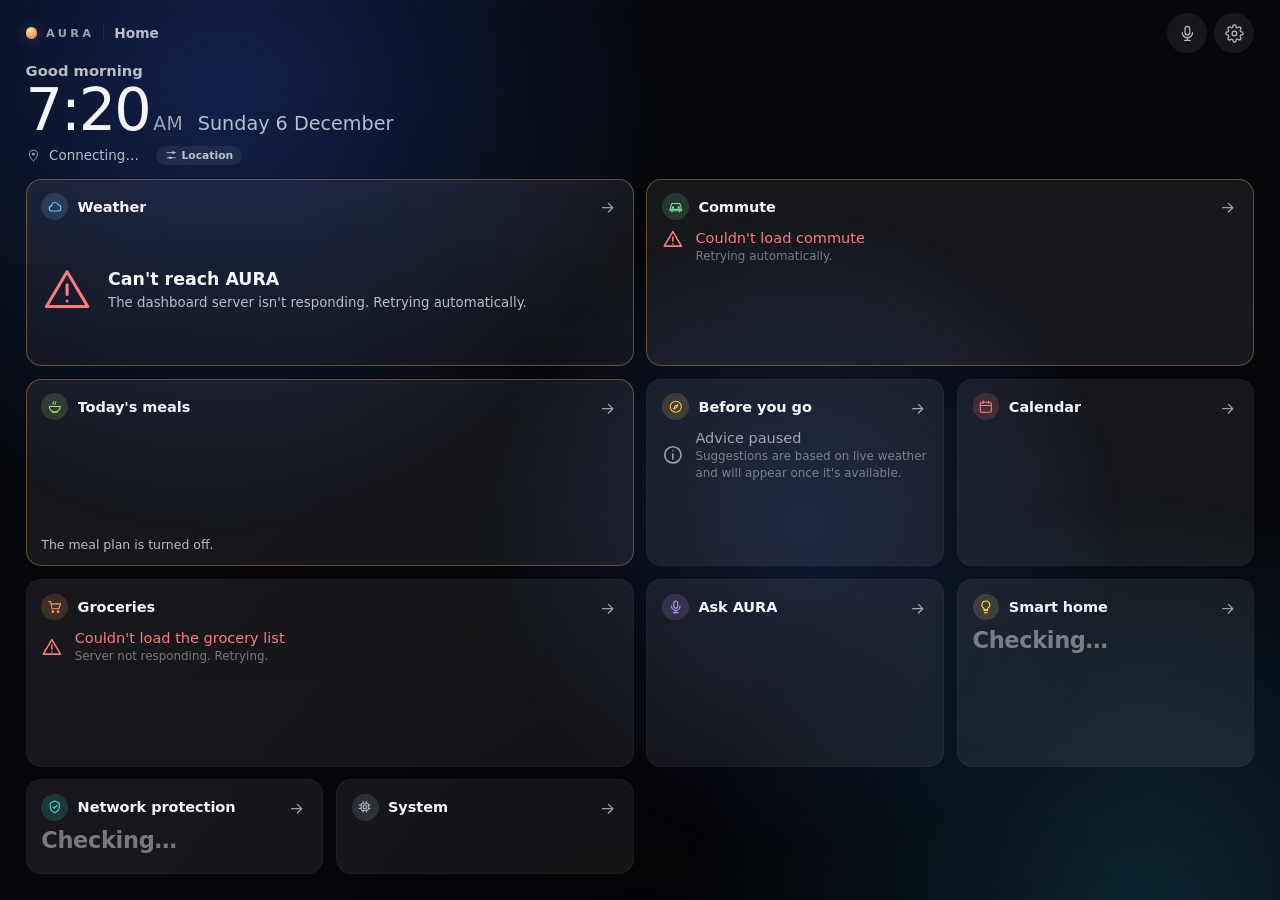
==== commit 015f4cb1: "Smart home: Home Assistant link, device registry, capability-based controls, rooms, scenes, automati" ====
--- a/static/index.html
+++ b/static/index.html
@@ -10,9 +10,11 @@
   <link rel="stylesheet" href="/static/css/style.css">
   <script src="/static/js/icons.js" defer></script>
   <script src="/static/js/weather-scene.js" defer></script>
+  <script src="/static/js/sky.js" defer></script>
   <script src="/static/js/detail.js" defer></script>
   <script src="/static/js/assistant.js" defer></script>
   <script src="/static/js/meals.js" defer></script>
+  <script src="/static/js/smarthome.js" defer></script>
   <script src="/static/js/app.js" defer></script>
 </head>
 <body data-phase="night" data-sky="clear">
@@ -74,7 +76,7 @@
 
       <article class="tile tile--wide card weather" id="weather" data-tile="weather" data-tone="sky" aria-label="Weather" data-state="loading" data-open="weather">
         <div class="wx-scene" id="wx-scene" aria-hidden="true" data-motion="none"></div>
-        <header class="tile__head"><span class="tile__icon" data-icon="cloud" aria-hidden="true"></span><h2 class="tile__title">Weather</h2></header>
+        <header class="tile__head"><span class="tile__icon" data-icon="cloud" aria-hidden="true"></span><h2 class="tile__title">Weather</h2><span class="tile__aside weather__moon" id="weather-moon" data-open="weather#astro" hidden></span></header>
         <div class="weather__loading">
           <div class="skeleton skeleton--icon"></div>
           <div class="skeleton-stack"><div class="skeleton skeleton--xl"></div><div class="skeleton skeleton--md"></div></div>
@@ -159,6 +161,14 @@
         <button type="button" class="tile-arrow" data-open="assistant" aria-haspopup="dialog" aria-label="Open the assistant"><svg viewBox="0 0 24 24" aria-hidden="true" fill="none" stroke="currentColor" stroke-width="1.8" stroke-linecap="round" stroke-linejoin="round"><path d="M5 12h14M13 6l6 6-6 6"/></svg></button>
       </article>
 
+      <article class="tile card smarthome-tile" id="smarthome-tile" data-tile="smarthome" data-tone="amber" aria-labelledby="smarthome-title" data-open="smarthome" data-state="loading">
+        <header class="tile__head"><span class="tile__icon" data-icon="bulb" aria-hidden="true"></span><h2 class="tile__title" id="smarthome-title">Smart home</h2><span class="tile__aside" id="smarthome-aside"></span></header>
+        <p class="tile__value" id="smarthome-status">&nbsp;</p>
+        <ul class="shtile__favs" id="smarthome-favs" aria-label="Favourite devices"></ul>
+        <p class="tile__sub" id="smarthome-sub"></p>
+        <button type="button" class="tile-arrow" data-open="smarthome" aria-haspopup="dialog" aria-label="Smart home details"><svg viewBox="0 0 24 24" aria-hidden="true" fill="none" stroke="currentColor" stroke-width="1.8" stroke-linecap="round" stroke-linejoin="round"><path d="M5 12h14M13 6l6 6-6 6"/></svg></button>
+      </article>
+
       <article class="tile card protection" id="protection-tile" data-tile="protection" data-tone="teal" aria-labelledby="protection-title" data-open="protection" data-state="loading">
         <header class="tile__head"><span class="tile__icon" data-icon="shield" aria-hidden="true"></span><h2 class="tile__title" id="protection-title">Network protection</h2></header>
         <p class="tile__value" id="protection-status">&nbsp;</p>
--- a/static/css/style.css
+++ b/static/css/style.css
@@ -438,10 +438,10 @@
   font-size: 0.82rem; font-weight: 600;
 }
 .traffic::before { content: ""; width: 0.55em; height: 0.55em; border-radius: 50%; background: currentColor; }
-.traffic--light    { color: #7fe0b0; }
-.traffic--moderate { color: #ffcf7a; }
+.traffic--light    { color: var(--ok); }
+.traffic--moderate { color: var(--accent); }
 .traffic--heavy    { color: #ff9f5a; }
-.traffic--severe   { color: #ff7a7a; }
+.traffic--severe   { color: var(--danger); }
 
 .basis {
   display: inline-flex; align-items: center;
@@ -593,6 +593,32 @@
 /* clock */
 .dclock__time { font-size: clamp(3.2rem, 8vw, 6rem); font-weight: 200; letter-spacing: -0.03em; font-variant-numeric: tabular-nums; line-height: 1; }
 .dclock__date { margin-top: 0.5rem; font-size: clamp(1.2rem, 2.2vw, 1.9rem); color: var(--ink-2); }
+
+/* weather: Sun & Moon (detail view) and the compact moon in the tile header */
+.dsky { display: grid; grid-template-columns: repeat(auto-fit, minmax(min(100%, 19rem), 1fr)); gap: 0.9rem; }
+.dsky__card { display: flex; flex-direction: column; gap: 0.6rem; min-width: 0; padding: 0.9rem 1rem; border-radius: 16px;
+  background: rgba(255, 255, 255, 0.03); border: 1px solid var(--line); }
+.dsky__title { margin: 0; font-size: 0.7rem; font-weight: 600; letter-spacing: 0.12em; text-transform: uppercase; color: var(--ink-3); }
+.dsky__status { margin: 0; color: var(--ink-2); font-size: 0.95rem; }
+.dsky__status strong { color: var(--ink); font-weight: 600; }
+.dsky__sun[data-status="day"] .dsky__status strong { color: var(--accent); }
+.dsky__arc svg { display: block; width: 100%; max-height: 9rem; overflow: visible; }
+.dsky__ends { display: flex; justify-content: space-between; gap: 1rem; font-size: 0.85rem; color: var(--ink-3); }
+.dsky__ends b { color: var(--ink); font-weight: 600; }
+.dsky__moonrow { display: flex; align-items: center; gap: 1rem; min-width: 0; }
+.dsky__disc { width: clamp(5.5rem, 8vw, 7.5rem); aspect-ratio: 1; flex: none; }
+.dsky__disc svg, .weather__moon svg { display: block; width: 100%; height: 100%; overflow: visible; }
+.dsky__moontext { flex: 1; min-width: 0; display: flex; flex-direction: column; gap: 0.5rem; }
+.dsky__phase { font-size: 1.35rem; font-weight: 500; }
+.dsky__next { list-style: none; margin: 0; padding: 0; display: grid; grid-template-columns: repeat(auto-fill, minmax(min(100%, 12.5rem), 1fr)); gap: 0.35rem 1.2rem; font-size: 0.82rem; color: var(--ink-3); }
+.dsky__next li { display: flex; justify-content: space-between; gap: 0.5rem; white-space: nowrap; }
+.dsky__next b { color: var(--ink-2); font-weight: 500; white-space: nowrap; }
+.weather__moon { display: inline-flex; align-items: center; gap: 0.45em; cursor: pointer; }
+.weather__moon[hidden] { display: none; }
+.weather__moon svg { width: 1.35em; height: 1.35em; flex: none; }
+.weather[data-art="moon"] .weather__moon svg { display: none; }   /* the big picture already shows it */
+.weather__moon-name { color: var(--ink-2); overflow: hidden; text-overflow: ellipsis; }
+.weather__moon-pct { color: var(--ink-3); font-variant-numeric: tabular-nums; }
 
 /* weather hero with its own scene */
 .dhero {
@@ -1355,3 +1381,88 @@
 
 /* Kiosk (the Pi's own screen, opened with ?kiosk=1): no mouse pointer. */
 body.kiosk, body.kiosk * { cursor: none !important; }
+.mp-batches { list-style: none; margin: 0.5rem 0 0; padding: 0; display: grid; gap: 0.35rem; }
+.mp-batches li { display: flex; justify-content: space-between; gap: 1rem; font-size: 0.9rem; }
+.mp-batches small { color: var(--ink-3); }
+
+/* ---------- smart home (tile + view) ---------- */
+.shtile__favs { list-style: none; margin: 0; padding: 0; display: flex; flex-wrap: wrap; gap: 0.35rem; }
+.shtile__fav { font-size: 0.8rem; padding: 0.2rem 0.6rem; border-radius: var(--r-pill); background: var(--surface-1); color: var(--ink-2);
+  max-width: 100%; overflow: hidden; text-overflow: ellipsis; white-space: nowrap; }
+.shtile__fav[data-on="true"] { background: color-mix(in srgb, var(--tone-amber) 22%, transparent); color: var(--ink); }
+.shtile__fav[data-availability="offline"] { color: var(--warn); }
+.shtile__fav[data-availability="offline"]::after { content: " · offline"; }
+
+.sh { display: grid; gap: 1rem; }
+.sh-flash { margin: 0; padding: 0.6rem 0.9rem; border-radius: var(--r-sm); background: var(--surface-1); color: var(--ink-2); }
+.sh-flash[data-kind="ok"] { color: var(--ok); }
+.sh-flash[data-kind="warn"] { color: var(--warn); }
+.sh-flash[data-kind="error"] { color: var(--danger); }
+.sh-banner { display: flex; gap: 0.9rem; align-items: flex-start; padding: 1rem; border-radius: 16px; background: rgba(255, 179, 92, 0.08); border: 1px solid rgba(255, 179, 92, 0.25); }
+.sh-banner--not_configured, .sh-banner--connecting { background: rgba(255, 255, 255, 0.03); border-color: var(--line); }
+.sh-banner > span { flex: none; width: 1.8rem; height: 1.8rem; color: var(--warn); }
+.sh-banner > span svg { width: 100%; height: 100%; }
+.sh-banner p { margin: 0.3rem 0 0; color: var(--ink-2); line-height: 1.45; }
+.sh-banner code, .sh code { font-size: 0.85em; background: rgba(255, 255, 255, 0.06); padding: 0.05rem 0.35rem; border-radius: 6px; }
+.sh-banner a { color: var(--accent); }
+.sh-roomsum { font-weight: 400; letter-spacing: 0; text-transform: none; color: var(--ink-3); }
+
+.sh-grid { list-style: none; margin: 0; padding: 0; display: grid; grid-template-columns: repeat(auto-fill, minmax(min(100%, 15rem), 1fr)); gap: 0.6rem; }
+.sh-card { display: flex; align-items: center; gap: 0.5rem; padding: 0.55rem 0.7rem 0.55rem 0.55rem; border-radius: 16px; background: var(--surface-1);
+  border: 1px solid rgba(255, 255, 255, 0.04); transition: background var(--dur) var(--ease); }
+.sh-card.is-on { background: rgba(255, 200, 97, 0.12); border-color: rgba(255, 200, 97, 0.22); }
+.sh-card[data-availability="offline"] { opacity: 0.7; }
+.sh-card__open { all: unset; cursor: pointer; flex: 1; min-width: 0; display: flex; align-items: center; gap: 0.7rem; border-radius: 12px; }
+.sh-card__open:focus-visible { box-shadow: var(--focus); }
+.sh-card__icon { flex: none; width: 2.3rem; height: 2.3rem; border-radius: 50%; display: grid; place-items: center; color: var(--ink-2); background: rgba(255, 255, 255, 0.06); }
+.sh-card__icon svg { width: 60%; height: 60%; }
+.sh-card.is-on .sh-card__icon { color: #1a1306; background: var(--tone-amber); }
+.sh-card__icon--big { width: 3.2rem; height: 3.2rem; }
+.sh-card__text { min-width: 0; display: grid; }
+.sh-card__text b { font-weight: 600; overflow: hidden; text-overflow: ellipsis; white-space: nowrap; }
+.sh-card__text small { color: var(--ink-3); font-size: 0.82rem; overflow: hidden; text-overflow: ellipsis; white-space: nowrap; }
+.sh-card[data-availability="offline"] .sh-card__text small { color: var(--warn); }
+.sh-busy { font-size: 0.8rem; color: var(--ink-3); white-space: nowrap; }
+
+.sh-toggle { all: unset; box-sizing: border-box; cursor: pointer; flex: none; width: 2.9rem; height: 1.7rem; border-radius: 999px; padding: 0.15rem;
+  background: rgba(255, 255, 255, 0.16); transition: background var(--dur) var(--ease); }
+.sh-toggle__knob { display: block; width: 1.4rem; height: 1.4rem; border-radius: 50%; background: #fff; transition: transform var(--dur) var(--ease); }
+.sh-toggle.is-on { background: var(--ok); }
+.sh-toggle.is-on .sh-toggle__knob { transform: translateX(1.2rem); }
+.sh-toggle:focus-visible { box-shadow: var(--focus); }
+
+.sh-head { display: flex; align-items: center; gap: 0.9rem; flex-wrap: wrap; }
+.sh-head > div { flex: 1; min-width: 12rem; }
+.sh-title { margin: 0; font-size: 1.35rem; font-weight: 600; }
+.sh-sub { margin: 0.15rem 0 0; color: var(--ink-3); }
+.sh-avail--online { color: var(--ok); }
+.sh-avail--offline { color: var(--warn); }
+.sh-fav { display: inline-flex; align-items: center; gap: 0.4rem; }
+.sh-fav span { width: 1rem; height: 1rem; display: inline-grid; }
+.sh-fav.is-on { color: var(--tone-amber); border-color: rgba(255, 200, 97, 0.4); }
+.sh-fav.is-on svg { fill: currentColor; }
+.sh-state { margin: 0 0 0.8rem; font-size: 1.15rem; font-weight: 500; }
+.sh-state small { font-size: 0.82rem; font-weight: 400; color: var(--ink-3); }
+.sh-ctls { display: grid; gap: 0.7rem; }
+.sh-ctl { display: grid; grid-template-columns: minmax(7rem, 11rem) minmax(0, 1fr); align-items: center; gap: 0.8rem; }
+.sh-ctl__label { color: var(--ink-3); font-size: 0.9rem; }
+.sh-slider { display: flex; align-items: center; gap: 0.8rem; }
+.sh-slider input { flex: 1; min-width: 0; accent-color: var(--tone-amber); height: 1.6rem; }
+.sh-slider output { min-width: 4.5rem; text-align: right; font-variant-numeric: tabular-nums; }
+.sh-btns { display: flex; flex-wrap: wrap; gap: 0.4rem; }
+.btn--danger { color: var(--danger); border-color: rgba(255, 122, 122, 0.4); }
+.sh-help { margin: 0; padding-left: 1.2rem; color: var(--ink-2); line-height: 1.6; }
+.sh-form { display: flex; flex-wrap: wrap; align-items: flex-end; gap: 0.6rem 1rem; margin-bottom: 0.5rem; }
+.sh-form .s-field { display: grid; gap: 0.3rem; min-width: 12rem; }
+.sh-form .s-field > span { font-size: 0.8rem; color: var(--ink-3); }
+
+.sh-cands, .sh-scenes, .sh-steps { list-style: none; margin: 0; padding: 0; display: grid; gap: 0.5rem; }
+.sh-cand, .sh-scene { display: flex; align-items: center; gap: 0.7rem; padding: 0.55rem 0.7rem; border-radius: 14px; background: var(--surface-1); flex-wrap: wrap; }
+.sh-cand .sh-card__text, .sh-scene .sh-card__text { flex: 1; min-width: 10rem; }
+.sh-cand select { max-width: 11rem; }
+.sh-steps li { display: flex; flex-wrap: wrap; gap: 0.5rem; align-items: center; }
+.sh-steps select { max-width: 16rem; }
+.sh-guides { margin: 0; display: grid; gap: 0.25rem 0; }
+.sh-guides dt { font-weight: 600; margin-top: 0.6rem; }
+.sh-guides dd { margin: 0; color: var(--ink-2); line-height: 1.5; }
+@media (max-width: 560px) { .sh-ctl { grid-template-columns: minmax(0, 1fr); gap: 0.3rem; } }
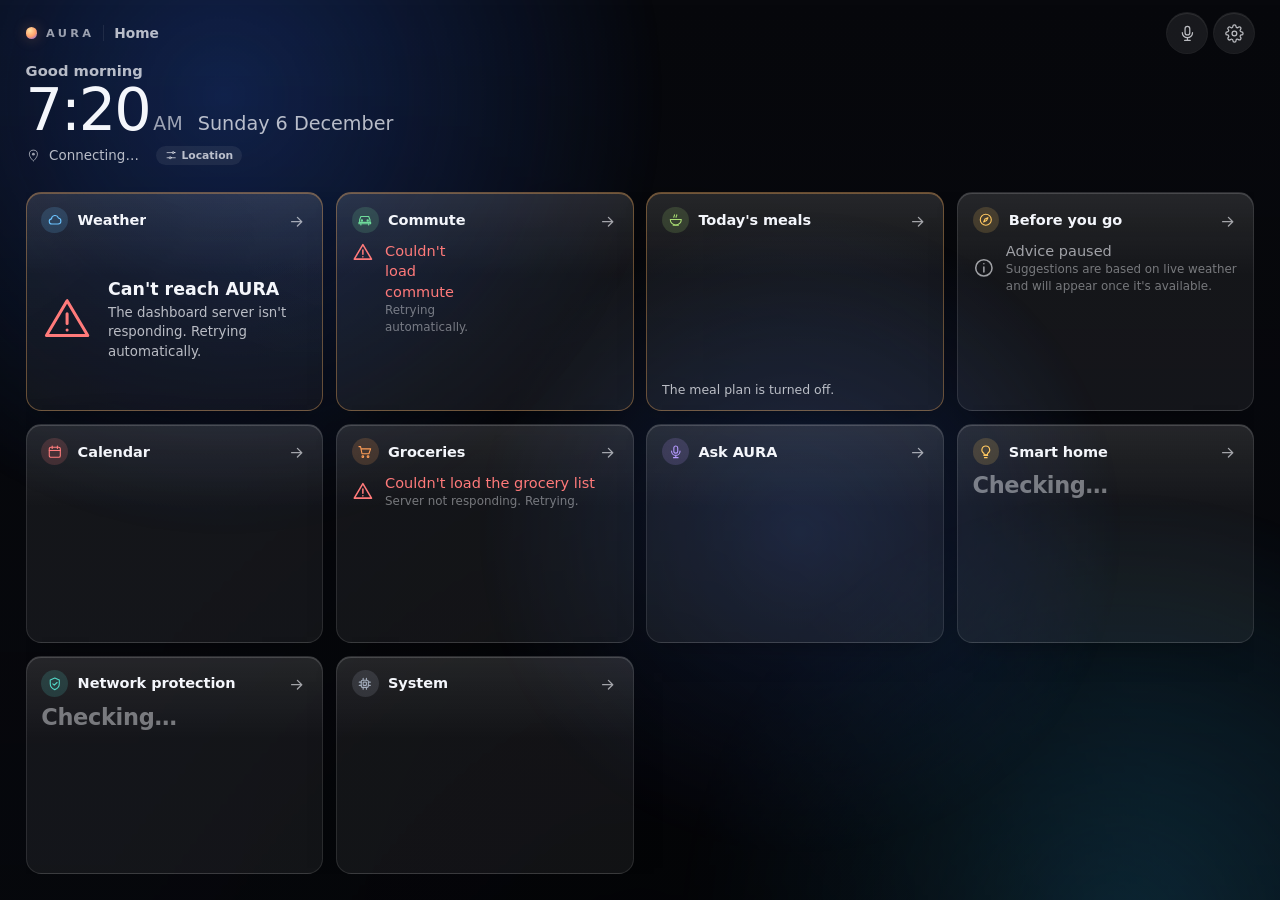
==== commit d92e4d7a: "Views and Liquid Glass: configurable dashboard views, widget sizes and layouts, glass surface system" ====
--- a/static/index.html
+++ b/static/index.html
@@ -70,11 +70,11 @@
       <ul class="status" id="status-row" aria-label="At a glance"></ul>
     </section>
 
-    <nav class="rooms" id="rooms" aria-label="Rooms" role="tablist"></nav>
-
-    <section class="tiles" id="tiles" role="tabpanel" aria-label="Tiles" data-room="overview">
-
-      <article class="tile tile--wide card weather" id="weather" data-tile="weather" data-tone="sky" aria-label="Weather" data-state="loading" data-open="weather">
+    <nav class="views" id="views" aria-label="Views"><div class="views__tabs" id="views-tabs" role="tablist" aria-label="Views"></div></nav>
+
+    <section class="tiles" id="tiles" role="tabpanel" aria-label="Tiles">
+
+      <article class="tile card weather" id="weather" data-tile="weather" data-tone="sky" aria-label="Weather" data-state="loading" data-open="weather">
         <div class="wx-scene" id="wx-scene" aria-hidden="true" data-motion="none"></div>
         <header class="tile__head"><span class="tile__icon" data-icon="cloud" aria-hidden="true"></span><h2 class="tile__title">Weather</h2><span class="tile__aside weather__moon" id="weather-moon" data-open="weather#astro" hidden></span></header>
         <div class="weather__loading">
@@ -106,7 +106,7 @@
         <button type="button" class="tile-arrow" data-open="weather" aria-haspopup="dialog" aria-label="Weather details"><svg viewBox="0 0 24 24" aria-hidden="true" fill="none" stroke="currentColor" stroke-width="1.8" stroke-linecap="round" stroke-linejoin="round"><path d="M5 12h14M13 6l6 6-6 6"/></svg></button>
       </article>
 
-      <article class="tile tile--wide card commute" id="commute" data-tile="commute" data-tone="green" aria-labelledby="commute-title" data-state="loading" data-open="commute">
+      <article class="tile card commute" id="commute" data-tile="commute" data-tone="green" aria-labelledby="commute-title" data-state="loading" data-open="commute">
         <header class="tile__head"><span class="tile__icon" data-icon="car" aria-hidden="true"></span><h2 class="tile__title" id="commute-title">Commute</h2><span class="tile__aside" id="commute-route"></span></header>
         <div class="commute__body" id="commute-body">
           <div class="skeleton skeleton--row"></div>
@@ -116,7 +116,7 @@
         <button type="button" class="tile-arrow" data-open="commute" aria-haspopup="dialog" aria-label="Commute details"><svg viewBox="0 0 24 24" aria-hidden="true" fill="none" stroke="currentColor" stroke-width="1.8" stroke-linecap="round" stroke-linejoin="round"><path d="M5 12h14M13 6l6 6-6 6"/></svg></button>
       </article>
 
-      <article class="tile tile--wide card meals" id="meals-tile" data-tile="meals" data-tone="lime" aria-labelledby="meals-title" data-open="meals" data-state="loading">
+      <article class="tile card meals" id="meals-tile" data-tile="meals" data-tone="lime" aria-labelledby="meals-title" data-open="meals" data-state="loading">
         <header class="tile__head"><span class="tile__icon" data-icon="bowl" aria-hidden="true"></span><h2 class="tile__title" id="meals-title">Today's meals</h2><span class="tile__aside" id="meals-day"></span></header>
         <ul class="meals__list" id="meals-list" aria-label="Today's meals"></ul>
         <p class="meals__prep" id="meals-prep"></p>
@@ -139,7 +139,7 @@
         <button type="button" class="tile-arrow" data-open="calendar" aria-haspopup="dialog" aria-label="Calendar details"><svg viewBox="0 0 24 24" aria-hidden="true" fill="none" stroke="currentColor" stroke-width="1.8" stroke-linecap="round" stroke-linejoin="round"><path d="M5 12h14M13 6l6 6-6 6"/></svg></button>
       </article>
 
-      <article class="tile tile--wide card grocery" id="grocery-tile" data-tile="groceries" data-tone="orange" aria-labelledby="grocery-title" data-open="groceries">
+      <article class="tile card grocery" id="grocery-tile" data-tile="groceries" data-tone="orange" aria-labelledby="grocery-title" data-open="groceries">
         <header class="tile__head"><span class="tile__icon" data-icon="cart" aria-hidden="true"></span><h2 class="tile__title" id="grocery-title">Groceries</h2><span class="tile__aside card__count" id="grocery-count"></span></header>
         <div class="grocery__body">
           <ul class="grocery__list" id="grocery-list" data-state="loading">
@@ -165,6 +165,7 @@
         <header class="tile__head"><span class="tile__icon" data-icon="bulb" aria-hidden="true"></span><h2 class="tile__title" id="smarthome-title">Smart home</h2><span class="tile__aside" id="smarthome-aside"></span></header>
         <p class="tile__value" id="smarthome-status">&nbsp;</p>
         <ul class="shtile__favs" id="smarthome-favs" aria-label="Favourite devices"></ul>
+        <ul class="shtile__rooms" id="smarthome-rooms" aria-label="Rooms" hidden></ul>
         <p class="tile__sub" id="smarthome-sub"></p>
         <button type="button" class="tile-arrow" data-open="smarthome" aria-haspopup="dialog" aria-label="Smart home details"><svg viewBox="0 0 24 24" aria-hidden="true" fill="none" stroke="currentColor" stroke-width="1.8" stroke-linecap="round" stroke-linejoin="round"><path d="M5 12h14M13 6l6 6-6 6"/></svg></button>
       </article>
--- a/static/css/style.css
+++ b/static/css/style.css
@@ -1039,20 +1039,26 @@
 .status__btn[data-kind="alert"] .status__value { color: var(--warn); }
 
 /* ---------- Room tabs ---------- */
-.rooms { display: flex; gap: 0.45rem; overflow-x: auto; scrollbar-width: none; margin: 0 calc(var(--pad) * -1); padding: 0.1rem var(--pad); }
-.rooms::-webkit-scrollbar { display: none; }
-.rooms:empty { display: none; }
-.room-tab {
+/* view switcher: tabs on one glass bar, plus the edit button */
+.views { display: flex; align-items: center; gap: 0.5rem; min-width: 0; }
+.views__tabs { display: flex; gap: 0.25rem; min-width: 0; overflow-x: auto; scrollbar-width: none; }
+.views__tabs::-webkit-scrollbar { display: none; }
+.views__tabs:empty { display: none; }
+.views__edit { flex: none; display: inline-grid; place-items: center; width: 2.5rem; height: 2.5rem; border-radius: 50%;
+  color: var(--ink-2); background: var(--surface-1); text-decoration: none; }
+.views__edit svg { width: 1.15rem; height: 1.15rem; }
+.views__edit:hover { color: var(--ink); background: var(--surface-2); }
+.views__edit:focus-visible { box-shadow: var(--focus); }
+.view-tab {
   all: unset; box-sizing: border-box; flex: none; cursor: pointer;
   display: inline-flex; align-items: center; gap: 0.45rem; min-height: 2.5rem; padding: 0 1.05rem;
   border-radius: var(--r-pill); font-size: 0.92rem; font-weight: 600; color: var(--ink-2); background: var(--surface-1);
   transition: background var(--dur) var(--ease), color var(--dur) var(--ease);
   -webkit-tap-highlight-color: transparent;
 }
-.room-tab:hover { background: var(--surface-2); color: var(--ink); }
-.room-tab:focus-visible { box-shadow: var(--focus); }
-.room-tab[aria-selected="true"] { background: var(--ink); color: #0b0d12; }
-.room-tab__count { font-size: 0.75rem; font-weight: 600; opacity: 0.6; }
+.view-tab:hover { background: var(--surface-2); color: var(--ink); }
+.view-tab:focus-visible { box-shadow: var(--focus); }
+.view-tab[aria-selected="true"] { background: var(--ink); color: #0b0d12; }
 
 /* ---------- Tiles ---------- */
 .tiles {
@@ -1061,8 +1067,13 @@
 }
 @media (min-width: 720px) {
   .tiles { grid-template-columns: repeat(2, minmax(0, 1fr)); }
-  .tile--wide { grid-column: span 2; }
-}
+  .tile[data-size="w"], .tile[data-size="l"] { grid-column: span 2; }
+}
+/* switching views: a short fade, no layout animation */
+.tiles.is-switching { animation: view-in 180ms var(--ease); }
+@keyframes view-in { from { opacity: 0; transform: translateY(6px); } to { opacity: 1; transform: none; } }
+@media (prefers-reduced-motion: reduce) { .tiles.is-switching { animation: none; } }
+body.force-reduce .tiles.is-switching { animation: none; }
 .tiles__empty { grid-column: 1 / -1; margin: 1rem 0; color: var(--ink-3); font-size: 1rem; }
 
 .tile {
@@ -1257,7 +1268,7 @@
   .grocery__item button { min-height: 44px; }
   .sheet__close { width: 2.75rem; height: 2.75rem; }
   .results button { min-height: 44px; }
-  .room-tab { min-height: 44px; }
+  .view-tab, .views__edit { min-height: 44px; } .views__edit { width: 44px; }
   .status__btn { min-height: 44px; }
 }
 
@@ -1310,13 +1321,24 @@
   .status { max-width: 62%; gap: calc(var(--u) * 0.5); }
   .status__btn { min-height: calc(var(--u) * 2.75); }
 
+  /* each view sets --cols (1-4) and --rows (from its widgets' sizes); taller views scroll
+     inside the tile area instead of squeezing tiles below a readable height */
   .tiles {
-    flex: 1; min-height: 0;
-    grid-template-columns: repeat(4, minmax(0, 1fr));
-    grid-template-rows: repeat(3, minmax(0, 1fr));
+    flex: 1; min-height: 0; overflow-y: auto; scrollbar-width: none;
+    grid-template-columns: repeat(var(--cols, 4), minmax(0, 1fr));
+    grid-template-rows: repeat(var(--rows, 3), minmax(calc(var(--u) * 11), 1fr));
+    grid-auto-rows: minmax(calc(var(--u) * 11), 1fr);
   }
+  .tiles::-webkit-scrollbar { display: none; }
+  .tile[data-size="l"] { grid-row: span 2; }
+  /* large weather: the next hours and today's details below the outlook */
+  .weather[data-size="l"] .weather__content { grid-template-rows: auto auto auto 1fr; }
+  .weather[data-size="l"] .weather__stats { display: flex; grid-column: 1 / -1; grid-row: 2; }
+  .weather[data-size="l"] .hourly { display: grid; grid-column: 1 / -1; grid-row: 3; }
+  .weather[data-size="l"] .weather__sun { display: flex; }
+  .weather[data-size="l"] .weather__meta { grid-row: 4; align-self: end; }
+  .tiles[data-cols="1"] .tile[data-size] { grid-column: auto; }
   .tile { min-height: 0; overflow: hidden; padding: calc(var(--u) * 1.05) calc(var(--u) * 1.15) calc(var(--u) * 0.9); gap: calc(var(--u) * 0.6); }
-  .tile--wide { grid-column: span 2; }
 
   /* weather: reading on the left, 5-day outlook on the right */
   .weather__content { display: grid !important; grid-template-columns: minmax(0, 1fr) minmax(0, 1.25fr); grid-template-rows: 1fr auto; gap: calc(var(--u) * 0.5) calc(var(--u) * 1.4); align-items: center; }
@@ -1386,6 +1408,10 @@
 .mp-batches small { color: var(--ink-3); }
 
 /* ---------- smart home (tile + view) ---------- */
+.shtile__rooms { list-style: none; margin: 0; padding: 0; display: grid; gap: 0.4rem; }
+.shtile__rooms li { display: flex; justify-content: space-between; gap: 1rem; padding: 0.45rem 0.7rem; border-radius: var(--r-sm); background: var(--surface-1); font-size: 0.95rem; }
+.shtile__rooms span { color: var(--ink-3); }
+.agenda__day { font-size: 0.72rem; font-weight: 600; letter-spacing: 0.08em; text-transform: uppercase; color: var(--ink-3); margin-top: 0.3rem; }
 .shtile__favs { list-style: none; margin: 0; padding: 0; display: flex; flex-wrap: wrap; gap: 0.35rem; }
 .shtile__fav { font-size: 0.8rem; padding: 0.2rem 0.6rem; border-radius: var(--r-pill); background: var(--surface-1); color: var(--ink-2);
   max-width: 100%; overflow: hidden; text-overflow: ellipsis; white-space: nowrap; }
@@ -1466,3 +1492,74 @@
 .sh-guides dt { font-weight: 600; margin-top: 0.6rem; }
 .sh-guides dd { margin: 0; color: var(--ink-2); line-height: 1.5; }
 @media (max-width: 560px) { .sh-ctl { grid-template-columns: minmax(0, 1fr); gap: 0.3rem; } }
+
+/* =====================================================================
+   Liquid Glass: AURA's surface system (inspired by, not copied from, Apple's).
+   Three levels; blur only where it earns its cost on the Pi:
+     primary     - view switcher, detail sheet, dialogs: blurred, brightest edge
+     secondary   - tiles: translucent tint + light-catching top edge, no blur
+                   (8-10 blurred tiles cost frames on the Pi; over the soft
+                   ambient background they read the same without it)
+     interactive - tabs, capsules, buttons: small glass pills, a lit "lens" when selected
+   Without backdrop-filter, or with "reduce transparency", surfaces become solid.
+   ===================================================================== */
+:root {
+  --glass-1: rgba(28, 32, 44, 0.52);                 /* primary tint (blurred) */
+  --glass-1-solid: #1a1e29;
+  --glass-2: rgba(255, 255, 255, 0.058);             /* tiles */
+  --glass-2-hover: rgba(255, 255, 255, 0.085);
+  --glass-3: rgba(255, 255, 255, 0.075);             /* controls */
+  --glass-3-hover: rgba(255, 255, 255, 0.12);
+  --glass-lens: rgba(255, 255, 255, 0.92);           /* selected tab: a bright lens with dark text */
+  --glass-edge: rgba(255, 255, 255, 0.10);           /* hairline all round */
+  --glass-rim: rgba(255, 255, 255, 0.16);            /* the brighter top edge that catches light */
+  --glass-sheen: linear-gradient(180deg, rgba(255, 255, 255, 0.07), rgba(255, 255, 255, 0) 38%);
+  --glass-blur: blur(22px) saturate(150%);
+  --glass-depth-1: 0 18px 50px -18px rgba(0, 0, 0, 0.65), 0 2px 8px rgba(0, 0, 0, 0.25);
+  --glass-depth-2: 0 10px 30px -16px rgba(0, 0, 0, 0.55);
+}
+
+/* ---- primary ---- */
+.views__tabs, .detail, .sheet {
+  background: var(--glass-1);
+  -webkit-backdrop-filter: var(--glass-blur); backdrop-filter: var(--glass-blur);
+  border: 1px solid var(--glass-edge);
+  box-shadow: inset 0 1px 0 var(--glass-rim), var(--glass-depth-1);
+}
+.views__tabs:not(:empty) { padding: 0.28rem; border-radius: var(--r-pill); }
+.detail { background: linear-gradient(180deg, rgba(34, 38, 52, 0.78), rgba(18, 21, 30, 0.86)); }
+.detail__head { background: var(--glass-sheen); }
+
+/* ---- secondary: tiles ---- */
+.tile {
+  background: var(--glass-sheen), var(--glass-2);
+  border: 1px solid var(--glass-edge);
+  box-shadow: inset 0 1px 0 var(--glass-rim), var(--glass-depth-2);
+}
+.tile[data-open]:hover { background: var(--glass-sheen), var(--glass-2-hover); }
+/* status is never colour alone: alert tiles also get a warm rim and their text says what's wrong */
+.tile[data-state="alert"], .tile[data-state="error"] { box-shadow: inset 0 1px 0 rgba(255, 179, 92, 0.35), var(--glass-depth-2); }
+
+/* ---- interactive ---- */
+.view-tab { background: transparent; color: var(--ink-2); }
+.view-tab:hover { background: var(--glass-3-hover); color: var(--ink); }
+.view-tab[aria-selected="true"] { background: var(--glass-lens); color: #0b0d12; box-shadow: 0 2px 10px rgba(0, 0, 0, 0.35), inset 0 1px 0 #fff; }
+.views__edit, .topbar__mic, .topbar__settings, .status__btn, .btn {
+  background: var(--glass-3);
+  box-shadow: inset 0 1px 0 rgba(255, 255, 255, 0.09), 0 0 0 1px var(--glass-edge);
+}
+.views__edit:hover, .topbar__mic:hover, .topbar__settings:hover, .status__btn:hover, .btn:hover { background: var(--glass-3-hover); }
+.btn--primary { background: var(--accent); box-shadow: inset 0 1px 0 rgba(255, 255, 255, 0.5), 0 4px 14px -6px rgba(255, 207, 122, 0.6); }
+.btn--primary:hover { background: #ffd993; }
+.status__btn[data-kind="alert"] { background: rgba(255, 179, 92, 0.16); box-shadow: inset 0 1px 0 rgba(255, 179, 92, 0.3), 0 0 0 1px rgba(255, 179, 92, 0.25); }
+.topbar__mic.is-live { background: var(--danger); }
+
+/* ---- graceful degradation ---- */
+@supports not ((backdrop-filter: blur(1px)) or (-webkit-backdrop-filter: blur(1px))) {
+  .views__tabs, .detail, .sheet { background: var(--glass-1-solid); }
+}
+@media (prefers-reduced-transparency: reduce) {
+  .views__tabs, .detail, .sheet { background: var(--glass-1-solid); -webkit-backdrop-filter: none; backdrop-filter: none; }
+  .tile { background: #171a22; }
+}
+body.force-reduce .views__tabs, body.force-reduce .detail, body.force-reduce .sheet { -webkit-backdrop-filter: none; backdrop-filter: none; background: var(--glass-1-solid); }
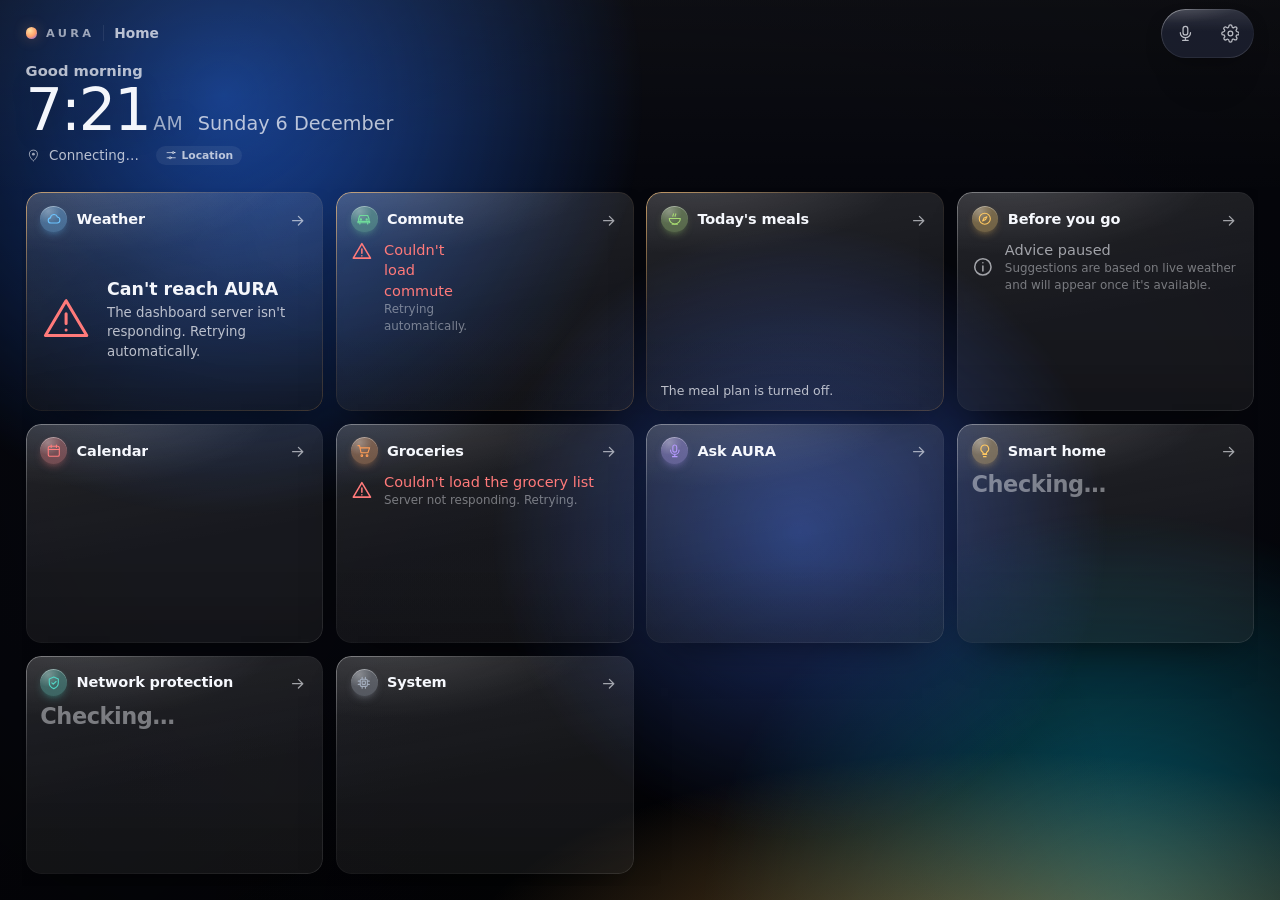
==== commit ae749008: "Liquid Glass redesign and wallpaper - glass.css: one material system (environment light fields, prim" ====
--- a/static/index.html
+++ b/static/index.html
@@ -8,6 +8,7 @@
   <title>AURA</title>
   <link rel="icon" href="/static/img/favicon.svg" type="image/svg+xml">
   <link rel="stylesheet" href="/static/css/style.css">
+  <link rel="stylesheet" href="/static/css/glass.css">
   <script src="/static/js/icons.js" defer></script>
   <script src="/static/js/weather-scene.js" defer></script>
   <script src="/static/js/sky.js" defer></script>
@@ -17,7 +18,7 @@
   <script src="/static/js/smarthome.js" defer></script>
   <script src="/static/js/app.js" defer></script>
 </head>
-<body data-phase="night" data-sky="clear">
+<body class="dash" data-phase="night" data-sky="clear">
   <div class="ambient" aria-hidden="true">
     <div class="ambient__orb ambient__orb--a"></div>
     <div class="ambient__orb ambient__orb--b"></div>
@@ -39,10 +40,12 @@
         </span>
         <span class="pill pill--live" id="listening-pill" role="status" hidden><span class="dot"></span>Listening</span>
         <span class="pill pill--wake" id="wake-pill" title="The Pi is listening for “Hey Aura”" hidden>Hey Aura</span>
+        <span class="glass-cluster" id="controls">
         <button class="topbar__mic" id="mic-btn" type="button" aria-label="Ask AURA" title="Ask AURA" data-state="idle"></button>
         <a class="topbar__settings" href="/settings" id="settings-link" aria-label="Settings" title="Settings">
           <svg viewBox="0 0 24 24" aria-hidden="true" fill="none" stroke="currentColor" stroke-width="1.6" stroke-linecap="round" stroke-linejoin="round"><circle cx="12" cy="12" r="3"/><path d="M19.4 15a1.65 1.65 0 0 0 .33 1.82l.06.06a2 2 0 1 1-2.83 2.83l-.06-.06a1.65 1.65 0 0 0-1.82-.33 1.65 1.65 0 0 0-1 1.51V21a2 2 0 1 1-4 0v-.09A1.65 1.65 0 0 0 9 19.4a1.65 1.65 0 0 0-1.82.33l-.06.06a2 2 0 1 1-2.83-2.83l.06-.06A1.65 1.65 0 0 0 4.68 15a1.65 1.65 0 0 0-1.51-1H3a2 2 0 1 1 0-4h.09A1.65 1.65 0 0 0 4.6 9a1.65 1.65 0 0 0-.33-1.82l-.06-.06a2 2 0 1 1 2.83-2.83l.06.06A1.65 1.65 0 0 0 9 4.68a1.65 1.65 0 0 0 1-1.51V3a2 2 0 1 1 4 0v.09a1.65 1.65 0 0 0 1 1.51 1.65 1.65 0 0 0 1.82-.33l.06-.06a2 2 0 1 1 2.83 2.83l-.06.06A1.65 1.65 0 0 0 19.4 9a1.65 1.65 0 0 0 1.51 1H21a2 2 0 1 1 0 4h-.09a1.65 1.65 0 0 0-1.51 1z"/></svg>
         </a>
+        </span>
       </div>
     </header>
 
--- a/static/css/style.css
+++ b/static/css/style.css
@@ -923,7 +923,9 @@
   display: flex; flex-direction: column; gap: var(--gap);
   transition: transform 2s ease, opacity 2s ease;
 }
-body[data-phase="night"] .shell { opacity: 0.9; }
+/* Night: dim the whole screen by 10%. An overlay, not opacity on .shell: opacity below 1
+   would cut every glass surface off from the background behind it (a "backdrop root"). */
+body[data-phase="night"]::after { content: ""; position: fixed; inset: 0; z-index: 40; pointer-events: none; background: rgba(0, 0, 0, 0.1); }
 [data-open] { cursor: pointer; }
 
 /* ---------- Header ---------- */
@@ -1492,74 +1494,3 @@
 .sh-guides dt { font-weight: 600; margin-top: 0.6rem; }
 .sh-guides dd { margin: 0; color: var(--ink-2); line-height: 1.5; }
 @media (max-width: 560px) { .sh-ctl { grid-template-columns: minmax(0, 1fr); gap: 0.3rem; } }
-
-/* =====================================================================
-   Liquid Glass: AURA's surface system (inspired by, not copied from, Apple's).
-   Three levels; blur only where it earns its cost on the Pi:
-     primary     - view switcher, detail sheet, dialogs: blurred, brightest edge
-     secondary   - tiles: translucent tint + light-catching top edge, no blur
-                   (8-10 blurred tiles cost frames on the Pi; over the soft
-                   ambient background they read the same without it)
-     interactive - tabs, capsules, buttons: small glass pills, a lit "lens" when selected
-   Without backdrop-filter, or with "reduce transparency", surfaces become solid.
-   ===================================================================== */
-:root {
-  --glass-1: rgba(28, 32, 44, 0.52);                 /* primary tint (blurred) */
-  --glass-1-solid: #1a1e29;
-  --glass-2: rgba(255, 255, 255, 0.058);             /* tiles */
-  --glass-2-hover: rgba(255, 255, 255, 0.085);
-  --glass-3: rgba(255, 255, 255, 0.075);             /* controls */
-  --glass-3-hover: rgba(255, 255, 255, 0.12);
-  --glass-lens: rgba(255, 255, 255, 0.92);           /* selected tab: a bright lens with dark text */
-  --glass-edge: rgba(255, 255, 255, 0.10);           /* hairline all round */
-  --glass-rim: rgba(255, 255, 255, 0.16);            /* the brighter top edge that catches light */
-  --glass-sheen: linear-gradient(180deg, rgba(255, 255, 255, 0.07), rgba(255, 255, 255, 0) 38%);
-  --glass-blur: blur(22px) saturate(150%);
-  --glass-depth-1: 0 18px 50px -18px rgba(0, 0, 0, 0.65), 0 2px 8px rgba(0, 0, 0, 0.25);
-  --glass-depth-2: 0 10px 30px -16px rgba(0, 0, 0, 0.55);
-}
-
-/* ---- primary ---- */
-.views__tabs, .detail, .sheet {
-  background: var(--glass-1);
-  -webkit-backdrop-filter: var(--glass-blur); backdrop-filter: var(--glass-blur);
-  border: 1px solid var(--glass-edge);
-  box-shadow: inset 0 1px 0 var(--glass-rim), var(--glass-depth-1);
-}
-.views__tabs:not(:empty) { padding: 0.28rem; border-radius: var(--r-pill); }
-.detail { background: linear-gradient(180deg, rgba(34, 38, 52, 0.78), rgba(18, 21, 30, 0.86)); }
-.detail__head { background: var(--glass-sheen); }
-
-/* ---- secondary: tiles ---- */
-.tile {
-  background: var(--glass-sheen), var(--glass-2);
-  border: 1px solid var(--glass-edge);
-  box-shadow: inset 0 1px 0 var(--glass-rim), var(--glass-depth-2);
-}
-.tile[data-open]:hover { background: var(--glass-sheen), var(--glass-2-hover); }
-/* status is never colour alone: alert tiles also get a warm rim and their text says what's wrong */
-.tile[data-state="alert"], .tile[data-state="error"] { box-shadow: inset 0 1px 0 rgba(255, 179, 92, 0.35), var(--glass-depth-2); }
-
-/* ---- interactive ---- */
-.view-tab { background: transparent; color: var(--ink-2); }
-.view-tab:hover { background: var(--glass-3-hover); color: var(--ink); }
-.view-tab[aria-selected="true"] { background: var(--glass-lens); color: #0b0d12; box-shadow: 0 2px 10px rgba(0, 0, 0, 0.35), inset 0 1px 0 #fff; }
-.views__edit, .topbar__mic, .topbar__settings, .status__btn, .btn {
-  background: var(--glass-3);
-  box-shadow: inset 0 1px 0 rgba(255, 255, 255, 0.09), 0 0 0 1px var(--glass-edge);
-}
-.views__edit:hover, .topbar__mic:hover, .topbar__settings:hover, .status__btn:hover, .btn:hover { background: var(--glass-3-hover); }
-.btn--primary { background: var(--accent); box-shadow: inset 0 1px 0 rgba(255, 255, 255, 0.5), 0 4px 14px -6px rgba(255, 207, 122, 0.6); }
-.btn--primary:hover { background: #ffd993; }
-.status__btn[data-kind="alert"] { background: rgba(255, 179, 92, 0.16); box-shadow: inset 0 1px 0 rgba(255, 179, 92, 0.3), 0 0 0 1px rgba(255, 179, 92, 0.25); }
-.topbar__mic.is-live { background: var(--danger); }
-
-/* ---- graceful degradation ---- */
-@supports not ((backdrop-filter: blur(1px)) or (-webkit-backdrop-filter: blur(1px))) {
-  .views__tabs, .detail, .sheet { background: var(--glass-1-solid); }
-}
-@media (prefers-reduced-transparency: reduce) {
-  .views__tabs, .detail, .sheet { background: var(--glass-1-solid); -webkit-backdrop-filter: none; backdrop-filter: none; }
-  .tile { background: #171a22; }
-}
-body.force-reduce .views__tabs, body.force-reduce .detail, body.force-reduce .sheet { -webkit-backdrop-filter: none; backdrop-filter: none; background: var(--glass-1-solid); }
--- a/static/css/glass.css
+++ b/static/css/glass.css
@@ -0,0 +1,349 @@
+/* =====================================================================
+   AURA Liquid Glass: the material system (inspired by Apple's Liquid Glass;
+   no Apple assets). Loaded after style.css on every page.
+
+   Three layers:
+     A  environment   a lit, atmospheric background the glass can transmit
+     B  material      translucent surfaces that blur and tint what is behind them,
+                      lit from the top-left: a bright specular rim on the lit edges,
+                      a soft inner reflection, an ambient shadow below
+     C  content       text and numbers sit on the material, never blurred
+
+   Material levels:
+     primary   floating chrome: view dock, header controls, detail sheets, dialogs
+     secondary widgets (tiles), Settings cards
+     compact   pills, buttons, toggles, segmented controls, inner chips
+
+   Lighting model: one light, above and to the left. Rims are brightest on the top
+   and left edges and fade to a faint glint at the bottom right.
+
+   Performance (Raspberry Pi 5), all measured on the Pi's Chromium: the dashboard uses no
+   live blur (see "Dashboard: blur the background once" below) and the light fields hold
+   still. Detail sheets and Settings blur live. Without backdrop-filter, or with "reduce
+   transparency", the material becomes a solid tinted surface with the same rims and
+   hierarchy.
+   ===================================================================== */
+
+:root {
+  /* environment light fields (night defaults; the time of day retints them) */
+  --env-1: #3a3fb3;           /* upper left: cool indigo */
+  --env-2: #0f7a86;           /* lower right: teal */
+  --env-3: #6a2c9c;           /* centre: violet */
+  --env-4: #b7672c;           /* low warm glow, very faint */
+  --env-base: #05060c;
+
+  /* materials */
+  --glass-primary: rgba(38, 44, 66, 0.42);
+  --glass-primary-solid: #1b2031;
+  --glass-secondary: rgba(255, 255, 255, 0.045);
+  --glass-secondary-solid: #151a28;
+  --glass-compact: rgba(255, 255, 255, 0.09);
+  --glass-compact-hover: rgba(255, 255, 255, 0.15);
+  --glass-compact-pressed: rgba(255, 255, 255, 0.06);
+  --glass-tint-top: rgba(255, 255, 255, 0.10);     /* a glass slab is a little brighter where the light enters */
+  --glass-blur-primary: blur(30px) saturate(180%);
+  --glass-blur-secondary: blur(18px) saturate(160%);
+  --glass-blur-compact: blur(12px) saturate(150%);
+
+  /* light */
+  --glass-edge-highlight: linear-gradient(145deg, rgba(255, 255, 255, 0.62) 0%, rgba(255, 255, 255, 0.16) 22%,
+                          rgba(255, 255, 255, 0.04) 50%, rgba(255, 255, 255, 0.03) 78%, rgba(255, 255, 255, 0.18) 100%);
+  --glass-edge-soft: linear-gradient(145deg, rgba(255, 255, 255, 0.36) 0%, rgba(255, 255, 255, 0.08) 26%,
+                     rgba(255, 255, 255, 0.02) 60%, rgba(255, 255, 255, 0.10) 100%);
+  --glass-inner-reflection: radial-gradient(120% 70% at 18% -12%, rgba(255, 255, 255, 0.16), rgba(255, 255, 255, 0) 58%);
+  --glass-inner-floor: linear-gradient(0deg, rgba(0, 0, 0, 0.18), rgba(0, 0, 0, 0) 38%);
+  --glass-shadow-elevated: 0 30px 60px -24px rgba(0, 0, 0, 0.75), 0 10px 24px -12px rgba(0, 0, 0, 0.5);
+  --glass-shadow-resting: 0 18px 40px -22px rgba(0, 0, 0, 0.7);
+  --glass-shadow-compact: 0 6px 16px -8px rgba(0, 0, 0, 0.6);
+  --glass-active-glow: 0 0 0 1px rgba(255, 255, 255, 0.28), 0 8px 26px -6px rgba(140, 170, 255, 0.45);
+
+  /* shape and motion */
+  --glass-radius-large: calc(var(--r-tile) * 1.35);
+  --glass-radius: var(--r-tile);
+  --glass-ease: cubic-bezier(0.22, 0.9, 0.25, 1);
+  --glass-dur: 260ms;
+
+  /* content on glass */
+  --on-glass-1: #f6f8fd;
+  --on-glass-2: rgba(240, 244, 252, 0.78);
+  --on-glass-3: rgba(232, 238, 250, 0.62);
+}
+body[data-phase="dawn"]  { --env-1: #7a3f68; --env-2: #3346a4; --env-3: #a3603e; --env-4: #d48a4a; }
+body[data-phase="day"]   { --env-1: #2457b8; --env-2: #158aa0; --env-3: #3b5fc4; --env-4: #c58a3d; }
+body[data-phase="dusk"]  { --env-1: #7a2f63; --env-2: #46309a; --env-3: #9a5530; --env-4: #d07a3a; }
+body[data-phase="night"] { --env-1: #3a3fb3; --env-2: #0f7a86; --env-3: #6a2c9c; --env-4: #b7672c; }
+
+/* ---------------------------------------------------------------- A. environment */
+body { background: var(--env-base); }
+.ambient { background:
+  radial-gradient(120% 80% at 50% 115%, rgba(0, 0, 0, 0.65), transparent 60%),
+  var(--env-base); }
+.ambient__orb { opacity: 0.78; filter: saturate(1.15); }
+.ambient__orb--a { background: radial-gradient(circle at center, var(--env-1) 0%, transparent 62%); }
+.ambient__orb--b { background: radial-gradient(circle at center, var(--env-2) 0%, transparent 62%); }
+.ambient__orb--c { opacity: 0.62; background: radial-gradient(circle at center, var(--env-3) 0%, transparent 62%); }
+.ambient::after {           /* a low warm horizon glow, and a fine light band across the top */
+  content: ""; position: absolute; inset: 0; pointer-events: none;
+  background:
+    radial-gradient(60% 35% at 78% 108%, color-mix(in srgb, var(--env-4) 55%, transparent), transparent 70%),
+    linear-gradient(180deg, rgba(255, 255, 255, 0.035), transparent 22%);
+}
+.ambient__vignette { background:
+  radial-gradient(ellipse at 50% 130%, rgba(0, 0, 0, 0.5), transparent 58%),
+  radial-gradient(ellipse at 50% 50%, transparent 55%, rgba(0, 0, 0, 0.35) 100%); }
+/* Sky moods stay, but keep enough light for the glass to show it */
+body[data-sky="cloudy"] .ambient { filter: saturate(0.7) brightness(0.95); }
+body[data-sky="wet"]    .ambient { filter: saturate(0.6) brightness(0.88) hue-rotate(-10deg); }
+body[data-sky="storm"]  .ambient { filter: saturate(0.55) brightness(0.75); }
+
+/* ---------------------------------------------------------------- B. materials */
+/* Shared: the specular rim is a 1px masked gradient border that follows the radius
+   and never takes clicks. */
+.g-rim, .tile, .views__tabs, .glass-cluster, .status__btn, .detail, .sheet, .s-card, .s-nav a, .btn, .view-tab[aria-selected="true"],
+.views__edit, .topbar__mic, .topbar__settings, .daily li, .sh-card, .mp-meal, .dmetric, .sh-cand, .sh-scene {
+  position: relative;
+}
+.tile::before, .views__tabs::before, .glass-cluster::before, .status__btn::before, .detail::before, .sheet::before, .s-card::before,
+.views__edit::before, .topbar__mic::before, .topbar__settings::before, .btn::before, .view-indicator::before, .dmetric::before,
+.sh-card::before, .mp-meal::before, .sh-cand::before, .sh-scene::before {
+  content: ""; position: absolute; inset: 0; border-radius: inherit; padding: 1px; pointer-events: none; z-index: 1;
+  background: var(--glass-edge-soft);
+  -webkit-mask: linear-gradient(#000 0 0) content-box, linear-gradient(#000 0 0);
+  -webkit-mask-composite: xor; mask-composite: exclude;
+}
+
+/* primary: floating chrome */
+.views__tabs, .glass-cluster, .detail, .sheet {
+  background: var(--glass-inner-reflection), linear-gradient(180deg, var(--glass-tint-top), transparent 45%), var(--glass-primary);
+  -webkit-backdrop-filter: var(--glass-blur-primary); backdrop-filter: var(--glass-blur-primary);
+  border: 0;
+  box-shadow: var(--glass-shadow-elevated), inset 0 -1px 0 rgba(255, 255, 255, 0.04);
+}
+.views__tabs::before, .glass-cluster::before, .detail::before, .sheet::before { background: var(--glass-edge-highlight); }
+
+/* secondary: widgets */
+.tile {
+  background: var(--glass-inner-reflection), var(--glass-inner-floor),
+    linear-gradient(170deg, rgba(255, 255, 255, 0.075), rgba(255, 255, 255, 0.02) 55%), var(--glass-secondary);
+  -webkit-backdrop-filter: var(--glass-blur-secondary); backdrop-filter: var(--glass-blur-secondary);
+  border: 0;
+  border-radius: var(--glass-radius);
+  box-shadow: var(--glass-shadow-resting);
+  transition: transform var(--glass-dur) var(--glass-ease), box-shadow var(--glass-dur) var(--glass-ease), background var(--glass-dur) var(--glass-ease);
+}
+.tile > * { position: relative; z-index: 2; }       /* content above the material and its rim */
+.tile > .wx-scene { position: absolute; z-index: 0; border-radius: inherit; }
+.tile > .tile-arrow { position: absolute; }
+.tile[data-open]:hover {
+  background: var(--glass-inner-reflection), var(--glass-inner-floor),
+    linear-gradient(170deg, rgba(255, 255, 255, 0.11), rgba(255, 255, 255, 0.03) 55%), var(--glass-secondary);
+  transform: translateY(-2px);
+  box-shadow: var(--glass-shadow-elevated);
+}
+.tile[data-open]:hover::before { background: var(--glass-edge-highlight); }
+.tile[data-open]:active { transform: translateY(0) scale(0.993); transition-duration: 90ms; }
+/* status never by colour alone: alert tiles also say so in words; the rim warms */
+.tile[data-state="alert"]::before, .tile[data-state="error"]::before {
+  background: linear-gradient(145deg, rgba(255, 196, 120, 0.7), rgba(255, 179, 92, 0.15) 30%, rgba(255, 179, 92, 0.04) 60%, rgba(255, 179, 92, 0.2));
+}
+/* the icon chip in each tile header is a small glass lens tinted by the tile's tone */
+.tile__icon {
+  background: radial-gradient(80% 80% at 30% 20%, rgba(255, 255, 255, 0.28), transparent 60%),
+    color-mix(in srgb, var(--tone) 30%, rgba(255, 255, 255, 0.06));
+  box-shadow: inset 0 1px 0 rgba(255, 255, 255, 0.35), 0 4px 10px -4px color-mix(in srgb, var(--tone) 60%, transparent);
+}
+
+/* compact: pills, buttons, chips */
+.status__btn, .btn, .views__edit, .topbar__mic, .topbar__settings, .s-nav a {
+  background: linear-gradient(180deg, rgba(255, 255, 255, 0.10), rgba(255, 255, 255, 0.02) 60%), var(--glass-compact);
+  -webkit-backdrop-filter: var(--glass-blur-compact); backdrop-filter: var(--glass-blur-compact);
+  border: 0; box-shadow: var(--glass-shadow-compact);
+  transition: background var(--glass-dur) var(--glass-ease), transform 140ms var(--glass-ease), box-shadow var(--glass-dur) var(--glass-ease);
+}
+.status__btn:hover, .btn:hover, .views__edit:hover, .topbar__mic:hover, .topbar__settings:hover, .s-nav a:hover {
+  background: linear-gradient(180deg, rgba(255, 255, 255, 0.16), rgba(255, 255, 255, 0.04) 60%), var(--glass-compact-hover);
+}
+.status__btn:active, .btn:active, .views__edit:active, .topbar__mic:active, .topbar__settings:active {
+  transform: scale(0.96); background: var(--glass-compact-pressed);
+}
+.btn--primary {
+  color: #1a1306;
+  background: radial-gradient(90% 120% at 30% 0%, rgba(255, 255, 255, 0.55), transparent 55%), var(--accent);
+  box-shadow: 0 8px 22px -8px rgba(255, 207, 122, 0.7);
+}
+.btn--primary:hover { background: radial-gradient(90% 120% at 30% 0%, rgba(255, 255, 255, 0.7), transparent 55%), #ffd993; }
+.status__btn[data-kind="alert"] { background: linear-gradient(180deg, rgba(255, 200, 130, 0.22), rgba(255, 179, 92, 0.08)), var(--glass-compact); }
+.status__icon { box-shadow: inset 0 1px 0 rgba(255, 255, 255, 0.25); }
+.topbar__mic.is-live { background: var(--danger); }
+/* inner chips (forecast days, metric cells, device cards) are compact glass, unblurred: they sit on a tile */
+.daily li, .dmetric, .sh-card, .mp-meal, .sh-cand, .sh-scene {
+  background: linear-gradient(180deg, rgba(255, 255, 255, 0.07), rgba(255, 255, 255, 0.015));
+  box-shadow: inset 0 1px 0 rgba(255, 255, 255, 0.10);
+}
+.daily li { box-shadow: inset 0 1px 0 rgba(255, 255, 255, 0.12); }
+.sh-card.is-on { background: linear-gradient(180deg, rgba(255, 210, 120, 0.22), rgba(255, 200, 97, 0.07)); }
+
+/* ---------------------------------------------------------------- navigation: the view dock */
+.views { gap: 0.7rem; }
+.views__tabs { position: relative; isolation: isolate; padding: 0.32rem; border-radius: var(--r-pill); gap: 0.2rem; overflow: visible; }
+.view-tab { position: relative; z-index: 2; background: transparent !important; color: var(--on-glass-2); font-weight: 560;
+  transition: color var(--glass-dur) var(--glass-ease); }
+.view-tab:hover { color: var(--on-glass-1); }
+.view-tab[aria-selected="true"] { color: #fff; box-shadow: none; }
+.view-tab:focus-visible { box-shadow: 0 0 0 2px rgba(255, 255, 255, 0.9); }
+/* the selected view is a raised lens of brighter glass that glides between tabs */
+.view-indicator {
+  position: absolute; z-index: 1; top: 0.32rem; bottom: 0.32rem; left: 0; width: 0; border-radius: var(--r-pill);
+  background: radial-gradient(90% 140% at 30% 0%, rgba(255, 255, 255, 0.42), rgba(255, 255, 255, 0.08) 60%),
+    rgba(255, 255, 255, 0.16);
+  box-shadow: var(--glass-active-glow), inset 0 1px 0 rgba(255, 255, 255, 0.6), inset 0 -1px 0 rgba(255, 255, 255, 0.08);
+  transition: transform 340ms var(--glass-ease), width 340ms var(--glass-ease);
+  pointer-events: none;
+}
+.view-indicator::before { background: var(--glass-edge-highlight); }
+.views__edit { width: 2.7rem; height: 2.7rem; }
+
+/* header controls float as one glass cluster */
+.glass-cluster { order: 98; display: inline-flex; align-items: center; gap: 0.35rem; padding: 0.3rem; border-radius: var(--r-pill); }
+.glass-cluster .topbar__mic, .glass-cluster .topbar__settings { margin-block: 0; background: transparent; box-shadow: none; -webkit-backdrop-filter: none; backdrop-filter: none; }
+.glass-cluster .topbar__mic::before, .glass-cluster .topbar__settings::before { display: none; }
+.glass-cluster .topbar__mic:hover, .glass-cluster .topbar__settings:hover { background: var(--glass-compact-hover); }
+.glass-cluster .topbar__mic.is-live { background: var(--danger); }
+
+/* ---------------------------------------------------------------- C. content on glass */
+.tile__title { font-weight: 560; letter-spacing: -0.01em; color: var(--on-glass-1); }
+.tile__aside, .tile__sub { color: var(--on-glass-2); }
+.tile__value { font-weight: 600; letter-spacing: -0.02em; }
+.status__label { color: var(--on-glass-3); }
+.status__value { font-weight: 600; }
+.weather__temp, .time__clock { text-shadow: 0 2px 24px rgba(0, 0, 0, 0.25); }
+
+/* ---------------------------------------------------------------- sheets and dialogs */
+.detail { border-radius: var(--glass-radius-large); }
+.detail::backdrop { background: rgba(3, 5, 12, 0.42); -webkit-backdrop-filter: blur(4px) saturate(120%); backdrop-filter: blur(4px) saturate(120%); }
+.detail[open] { animation: glass-in 320ms var(--glass-ease); }
+@keyframes glass-in { from { opacity: 0; transform: translateY(18px) scale(0.965); } }
+.detail__head { background: linear-gradient(180deg, rgba(255, 255, 255, 0.06), transparent); border-bottom: 1px solid rgba(255, 255, 255, 0.07); }
+.dmetric { border: 0; border-radius: calc(var(--r-sm) * 1.2); }
+
+/* ---------------------------------------------------------------- settings */
+.s-card {
+  background: var(--glass-inner-reflection), linear-gradient(170deg, rgba(255, 255, 255, 0.07), rgba(255, 255, 255, 0.02) 55%), var(--glass-secondary);
+  -webkit-backdrop-filter: var(--glass-blur-secondary); backdrop-filter: var(--glass-blur-secondary);
+  border: 0; box-shadow: var(--glass-shadow-resting);
+}
+.s-card.is-dirty::before { background: linear-gradient(145deg, rgba(255, 220, 150, 0.8), rgba(255, 207, 122, 0.25) 40%, rgba(255, 207, 122, 0.35)); }
+.s-nav a[aria-current="true"], .s-nav a:focus-visible { background: rgba(255, 255, 255, 0.18); }
+.s-view { background: linear-gradient(180deg, rgba(255, 255, 255, 0.05), rgba(255, 255, 255, 0.01)); border-color: rgba(255, 255, 255, 0.08); }
+
+/* ---------------------------------------------------------------- motion */
+@media (prefers-reduced-motion: reduce) {
+  .view-indicator, .tile { transition: none; }
+  .tile[data-open]:hover { transform: none; }
+  .detail[open] { animation: none; }
+}
+body.force-reduce .view-indicator, body.force-reduce .tile { transition: none; }
+body.force-reduce .tile[data-open]:hover { transform: none; }
+
+/* ---------------------------------------------------------------- fallbacks */
+@supports not ((backdrop-filter: blur(1px)) or (-webkit-backdrop-filter: blur(1px))) {
+  .views__tabs, .glass-cluster, .detail, .sheet { background: var(--glass-inner-reflection), var(--glass-primary-solid); }
+  .tile, .s-card { background: var(--glass-inner-reflection), var(--glass-secondary-solid); }
+}
+@media (prefers-reduced-transparency: reduce) {
+  .views__tabs, .glass-cluster, .detail, .sheet, .tile, .s-card, .status__btn, .btn, .views__edit {
+    -webkit-backdrop-filter: none; backdrop-filter: none;
+  }
+  .views__tabs, .glass-cluster, .detail, .sheet { background: var(--glass-primary-solid); }
+  .tile, .s-card { background: var(--glass-secondary-solid); }
+}
+
+/* the cluster must not make the top bar taller than the old round buttons did */
+.glass-cluster { margin-block: -0.75rem; }
+/* tile area scrolls on tall views: leave room for the resting shadow and the hover lift */
+@media (min-width: 1200px) and (min-aspect-ratio: 4/3) {
+  .tiles { padding: 4px 4px calc(var(--u) * 0.9); margin: -4px -4px calc(var(--u) * -0.9); }
+}
+/* Settings navigation: a quiet list, not a column of lit pills (blurring 13 links over the
+   indigo light field over-saturated them) */
+.s-nav a { -webkit-backdrop-filter: none; backdrop-filter: none; box-shadow: none;
+  background: linear-gradient(180deg, rgba(255, 255, 255, 0.06), rgba(255, 255, 255, 0.02)); }
+.s-nav a:hover { background: rgba(255, 255, 255, 0.11); }
+/* While the weather tile animates (rain, snow, storm), its moving scene would force the blur
+   behind it to be redone every frame; it skips the blur then and keeps tint, rim and reflection. */
+.tile.weather:has(.wx-scene[data-motion="live"]) { -webkit-backdrop-filter: none; backdrop-filter: none; }
+
+/* ---------------------------------------------------------------- wallpaper (Settings → Display) */
+/* The household's picture replaces the light fields; the glass blurs and tints it like any
+   environment. --wall-dim darkens it evenly so text stays readable; sky moods don't tint photos. */
+body[data-wallpaper="image"] .ambient { background-size: cover; background-position: center; background-repeat: no-repeat;
+  background-color: var(--env-base); filter: none; }
+body[data-wallpaper="image"] .ambient__orb, body[data-wallpaper="image"] .ambient::after { display: none; }
+body[data-wallpaper="image"] .ambient__vignette { background:
+  linear-gradient(rgba(4, 6, 12, var(--wall-dim, 0.4)), rgba(4, 6, 12, var(--wall-dim, 0.4))),
+  radial-gradient(ellipse at 50% 120%, rgba(0, 0, 0, 0.45), transparent 60%),
+  linear-gradient(180deg, rgba(0, 0, 0, 0.25), transparent 30%); }
+
+/* Settings: the wallpaper picker */
+.s-wall { display: grid; gap: 0.8rem; }
+.s-wall__pick { display: flex; flex-wrap: wrap; gap: 1rem; align-items: flex-start; }
+.s-wall__frame { position: relative; width: min(100%, 16rem); aspect-ratio: 16 / 9; border-radius: var(--r-sm); overflow: hidden;
+  display: grid; place-items: center; background: rgba(0, 0, 0, 0.3); box-shadow: inset 0 0 0 1px rgba(255, 255, 255, 0.12); color: var(--ink-3); font-size: 0.85rem; }
+.s-wall__frame img { width: 100%; height: 100%; object-fit: cover; }
+.s-wall__side { flex: 1 1 16rem; display: grid; gap: 0.6rem; }
+.s-wall__dim { width: 100%; accent-color: var(--accent); }
+.s-wall output { color: var(--ink-2); margin-left: 0.4rem; font-variant-numeric: tabular-nums; }
+#wall-choose { cursor: pointer; }
+
+/* =====================================================================
+   Dashboard: blur the background once, not every frame.
+   Measured on the Pi's Chromium: with live backdrop-filter on the dashboard's 19 glass
+   surfaces, any running animation (the weather scene) made the browser redo every blur
+   each frame: about 75% of a core vs 20% without, over a photo. The background itself
+   never needs that: AURA light is soft gradients (blurring them looks the same), and a
+   photo is still. So on the dashboard:
+     - AURA light: pure translucency, no live blur;
+     - photo: app.js makes one blurred, dimmed copy (--wall-blur, a small JPEG drawn in a
+       canvas when the picture, dim or screen size changes) and every glass surface shows
+       the matching patch of it (fixed to the viewport). Same look, no per-frame cost.
+   Detail sheets and the Settings page keep live blur (no animation behind them).
+   ===================================================================== */
+:root {
+  --mat-primary: var(--glass-inner-reflection), linear-gradient(180deg, var(--glass-tint-top), transparent 45%),
+                 linear-gradient(var(--glass-primary), var(--glass-primary));
+  --mat-secondary: var(--glass-inner-reflection), var(--glass-inner-floor),
+                   linear-gradient(170deg, rgba(255, 255, 255, 0.075), rgba(255, 255, 255, 0.02) 55%),
+                   linear-gradient(var(--glass-secondary), var(--glass-secondary));
+  --mat-secondary-hover: var(--glass-inner-reflection), var(--glass-inner-floor),
+                   linear-gradient(170deg, rgba(255, 255, 255, 0.11), rgba(255, 255, 255, 0.03) 55%),
+                   linear-gradient(var(--glass-secondary), var(--glass-secondary));
+  --mat-compact: linear-gradient(180deg, rgba(255, 255, 255, 0.10), rgba(255, 255, 255, 0.02) 60%),
+                 linear-gradient(var(--glass-compact), var(--glass-compact));
+  --mat-compact-hover: linear-gradient(180deg, rgba(255, 255, 255, 0.16), rgba(255, 255, 255, 0.04) 60%),
+                 linear-gradient(var(--glass-compact-hover), var(--glass-compact-hover));
+  --wall-layer: var(--wall-blur, none) 0 0 / 100vw 100vh no-repeat fixed;
+}
+body.dash .tile, body.dash .views__tabs, body.dash .glass-cluster, body.dash .status__btn, body.dash .views__edit,
+body.dash .tiles .btn { -webkit-backdrop-filter: none; backdrop-filter: none; }
+/* without live blur, AURA light needs a touch more body in the glass to read as a material */
+body.dash { --glass-secondary: rgba(255, 255, 255, 0.055); --glass-primary: rgba(40, 46, 70, 0.5); }
+
+body.dash[data-wallpaper="image"][data-wall-ready] .tile { background: var(--mat-secondary), var(--wall-layer); }
+body.dash[data-wallpaper="image"][data-wall-ready] .tile[data-open]:hover { background: var(--mat-secondary-hover), var(--wall-layer); }
+body.dash[data-wallpaper="image"][data-wall-ready] .views__tabs,
+body.dash[data-wallpaper="image"][data-wall-ready] .glass-cluster { background: var(--mat-primary), var(--wall-layer); }
+body.dash[data-wallpaper="image"][data-wall-ready] .status__btn,
+body.dash[data-wallpaper="image"][data-wall-ready] .views__edit { background: var(--mat-compact), var(--wall-layer); }
+body.dash[data-wallpaper="image"][data-wall-ready] .status__btn:hover,
+body.dash[data-wallpaper="image"][data-wall-ready] .views__edit:hover { background: var(--mat-compact-hover), var(--wall-layer); }
+body.dash[data-wallpaper="image"][data-wall-ready] .status__btn[data-kind="alert"] {
+  background: linear-gradient(180deg, rgba(255, 200, 130, 0.22), rgba(255, 179, 92, 0.08)), var(--mat-compact), var(--wall-layer); }
+/* the hover lift would slide a fixed background against its tile: keep photo tiles still */
+body.dash[data-wallpaper="image"][data-wall-ready] .tile[data-open]:hover { transform: none; }
+
+/* The light fields hold still. Their slow drift (90-150 s cycles, barely visible) kept three
+   screen-sized layers in motion, so every frame of any other animation recomposited them:
+   about 104% of a core on the Pi's Chromium vs 24% still (measured). They still retint with
+   the time of day and dim with cloudy weather. */
+.ambient__orb { animation: none; will-change: auto; }
+.s-wall__dim { height: 2.75rem; }        /* a comfortable touch target on phones */
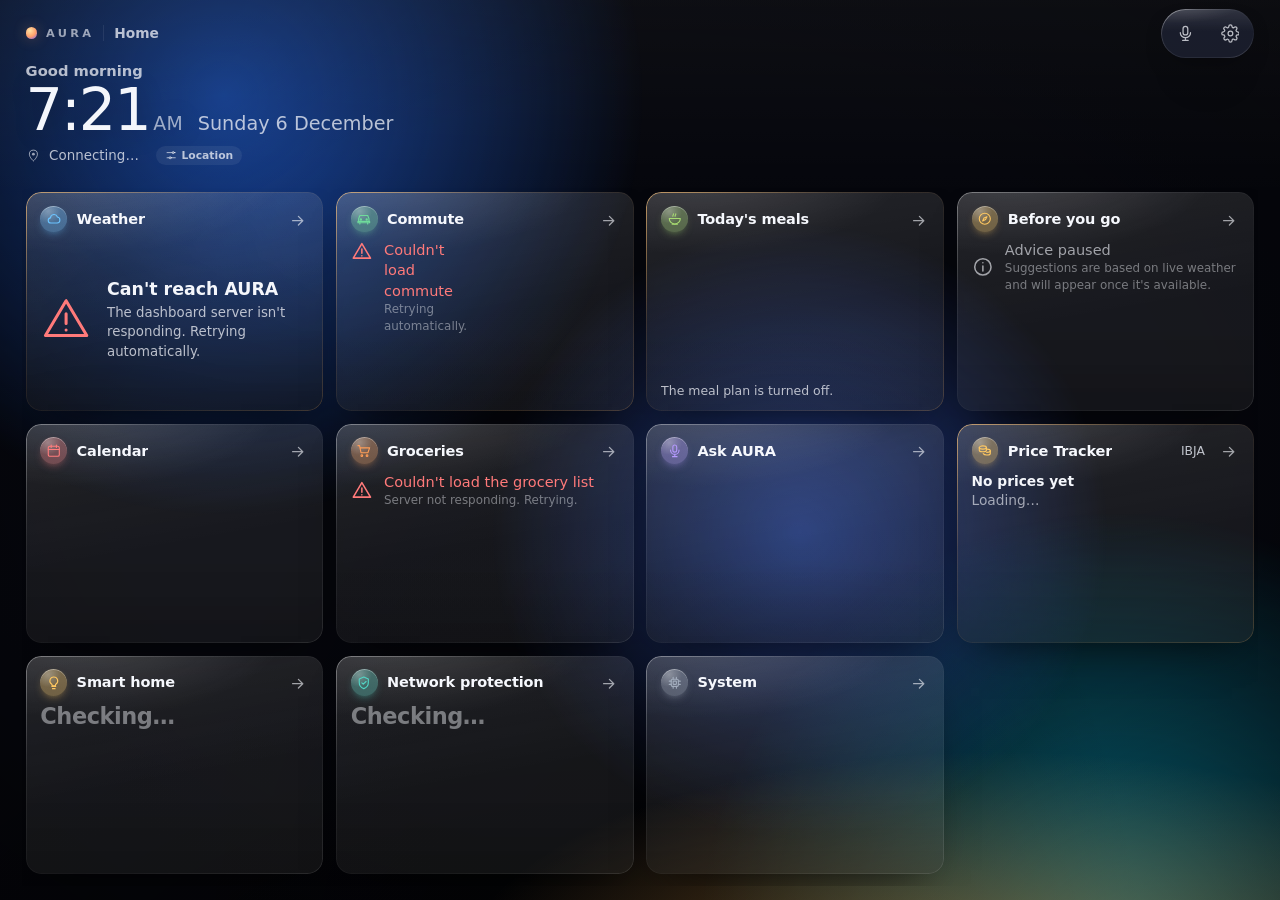
==== commit 6f29ac2d: "Panchang in the Calendar and a gold & silver Price Tracker - Panchang (app/panchang.py, Swiss Epheme" ====
--- a/static/index.html
+++ b/static/index.html
@@ -16,6 +16,7 @@
   <script src="/static/js/assistant.js" defer></script>
   <script src="/static/js/meals.js" defer></script>
   <script src="/static/js/smarthome.js" defer></script>
+  <script src="/static/js/prices.js" defer></script>
   <script src="/static/js/app.js" defer></script>
 </head>
 <body class="dash" data-phase="night" data-sky="clear">
@@ -139,6 +140,10 @@
         <header class="tile__head"><span class="tile__icon" data-icon="calendar" aria-hidden="true"></span><h2 class="tile__title" id="calendar-title">Calendar</h2><span class="tile__aside" id="calendar-when"></span></header>
         <ul class="agenda" id="agenda" aria-label="Upcoming events and holidays"></ul>
         <p class="tile__empty" id="calendar-empty" hidden></p>
+        <button type="button" class="panchang" id="panchang" data-open="calendar#panchang" hidden aria-label="Panchang for today">
+          <span class="panchang__icon" aria-hidden="true"></span>
+          <span class="panchang__text"><span class="panchang__hi" id="panchang-hi" lang="hi"></span><span class="panchang__en" id="panchang-en"></span></span>
+        </button>
         <button type="button" class="tile-arrow" data-open="calendar" aria-haspopup="dialog" aria-label="Calendar details"><svg viewBox="0 0 24 24" aria-hidden="true" fill="none" stroke="currentColor" stroke-width="1.8" stroke-linecap="round" stroke-linejoin="round"><path d="M5 12h14M13 6l6 6-6 6"/></svg></button>
       </article>
 
@@ -164,6 +169,12 @@
         <button type="button" class="tile-arrow" data-open="assistant" aria-haspopup="dialog" aria-label="Open the assistant"><svg viewBox="0 0 24 24" aria-hidden="true" fill="none" stroke="currentColor" stroke-width="1.8" stroke-linecap="round" stroke-linejoin="round"><path d="M5 12h14M13 6l6 6-6 6"/></svg></button>
       </article>
 
+      <article class="tile card prices-tile" id="prices-tile" data-tile="prices" data-tone="amber" aria-labelledby="prices-title" data-open="prices" data-state="loading">
+        <header class="tile__head"><span class="tile__icon" data-icon="coins" aria-hidden="true"></span><h2 class="tile__title" id="prices-title">Price Tracker</h2><span class="tile__aside" id="prices-aside"></span></header>
+        <div class="pt-body" id="prices-body"></div>
+        <button type="button" class="tile-arrow" data-open="prices" aria-haspopup="dialog" aria-label="Gold and silver price details"><svg viewBox="0 0 24 24" aria-hidden="true" fill="none" stroke="currentColor" stroke-width="1.8" stroke-linecap="round" stroke-linejoin="round"><path d="M5 12h14M13 6l6 6-6 6"/></svg></button>
+      </article>
+
       <article class="tile card smarthome-tile" id="smarthome-tile" data-tile="smarthome" data-tone="amber" aria-labelledby="smarthome-title" data-open="smarthome" data-state="loading">
         <header class="tile__head"><span class="tile__icon" data-icon="bulb" aria-hidden="true"></span><h2 class="tile__title" id="smarthome-title">Smart home</h2><span class="tile__aside" id="smarthome-aside"></span></header>
         <p class="tile__value" id="smarthome-status">&nbsp;</p>
--- a/static/css/glass.css
+++ b/static/css/glass.css
@@ -185,7 +185,11 @@
 
 /* ---------------------------------------------------------------- navigation: the view dock */
 .views { gap: 0.7rem; }
-.views__tabs { position: relative; isolation: isolate; padding: 0.32rem; border-radius: var(--r-pill); gap: 0.2rem; overflow: visible; }
+/* The tab bar scrolls sideways when the views don't fit (phones): overflow must stay "auto",
+   or the whole page grows wider than the screen and phones zoom out. */
+.views__tabs { position: relative; isolation: isolate; padding: 0.32rem; border-radius: var(--r-pill); gap: 0.2rem;
+  overflow-x: auto; overflow-y: hidden; scrollbar-width: none; }
+.views { min-width: 0; }
 .view-tab { position: relative; z-index: 2; background: transparent !important; color: var(--on-glass-2); font-weight: 560;
   transition: color var(--glass-dur) var(--glass-ease); }
 .view-tab:hover { color: var(--on-glass-1); }
@@ -347,3 +351,93 @@
    the time of day and dim with cloudy weather. */
 .ambient__orb { animation: none; will-change: auto; }
 .s-wall__dim { height: 2.75rem; }        /* a comfortable touch target on phones */
+
+/* ---------------------------------------------------------------- Panchang (Calendar) */
+.panchang { all: unset; box-sizing: border-box; cursor: pointer; margin-top: auto; display: flex; align-items: center; gap: 0.55rem;
+  padding: 0.4rem 0.6rem; border-radius: var(--r-sm); position: relative; z-index: 2;
+  background: linear-gradient(180deg, rgba(255, 255, 255, 0.07), rgba(255, 255, 255, 0.02)); box-shadow: inset 0 1px 0 rgba(255, 255, 255, 0.1); }
+.panchang:hover { background: linear-gradient(180deg, rgba(255, 255, 255, 0.11), rgba(255, 255, 255, 0.04)); }
+.panchang:focus-visible { box-shadow: var(--focus); }
+.panchang__icon { flex: none; width: 1.35rem; height: 1.35rem; color: #f3dfb0; }
+.panchang__icon svg { width: 100%; height: 100%; }
+.panchang__text { min-width: 0; display: grid; }
+.panchang__hi { font-size: 1rem; font-weight: 600; color: var(--on-glass-1); white-space: nowrap; overflow: hidden; text-overflow: ellipsis; }
+.panchang__en { font-size: 0.8rem; color: var(--on-glass-3); white-space: nowrap; overflow: hidden; text-overflow: ellipsis; }
+
+.pan-nav { display: flex; align-items: center; gap: 0.5rem; flex-wrap: wrap; margin-bottom: 0.8rem; }
+.pan-nav .btn { min-width: 2.6rem; }
+.pan-nav__date { font-weight: 600; padding: 0 0.4rem; }
+.pan-hero { display: flex; align-items: center; gap: 1rem; flex-wrap: wrap; padding: 1rem 1.1rem; border-radius: var(--r-sm); margin-bottom: 0.8rem;
+  background: radial-gradient(120% 140% at 10% 0%, rgba(243, 223, 176, 0.14), transparent 60%), rgba(255, 255, 255, 0.04);
+  box-shadow: inset 0 1px 0 rgba(255, 255, 255, 0.12); }
+.pan-hero__icon { width: 2.6rem; height: 2.6rem; color: #f3dfb0; flex: none; }
+.pan-hero__icon svg { width: 100%; height: 100%; }
+.pan-hero > div { flex: 1; min-width: 14rem; }
+.pan-hero p { margin: 0; }
+.pan-hero__hi { font-size: 1.6rem; font-weight: 600; }
+.pan-hero__en { font-size: 1.05rem; color: var(--on-glass-2); }
+.pan-hero__sub { font-size: 0.85rem; color: var(--on-glass-3); margin-top: 0.3rem !important; }
+.pan-hero__badge { padding: 0.3rem 0.8rem; border-radius: var(--r-pill); background: rgba(243, 223, 176, 0.16); color: #f3dfb0; font-weight: 600; }
+.pan-grid { margin-bottom: 0.8rem; }
+.pan-lists { display: grid; grid-template-columns: repeat(auto-fit, minmax(min(100%, 14rem), 1fr)); gap: 0.8rem 1.4rem; margin-bottom: 0.6rem; }
+.pan-lists h4 { margin: 0 0 0.35rem; font-size: 0.72rem; letter-spacing: 0.08em; text-transform: uppercase; color: var(--ink-3); }
+.pan-list { list-style: none; margin: 0; padding: 0; display: grid; gap: 0.35rem; }
+.pan-list li { display: grid; grid-template-columns: auto 1fr; column-gap: 0.4rem; }
+.pan-list b { font-weight: 600; }
+.pan-list span { color: var(--on-glass-2); }
+.pan-list small { grid-column: 1 / -1; color: var(--on-glass-3); font-size: 0.8rem; }
+
+/* ---------------------------------------------------------------- Price Tracker */
+.pt-body { display: flex; flex-direction: column; gap: 0.4rem; min-height: 0; }
+.pt-list { list-style: none; margin: 0; padding: 0; display: grid; gap: 0.3rem; }
+.pt-row { display: grid; grid-template-columns: minmax(0, 1fr) auto auto; align-items: baseline; column-gap: 0.9rem;
+  padding: 0.3rem 0.55rem; border-radius: var(--r-sm); background: linear-gradient(180deg, rgba(255, 255, 255, 0.06), rgba(255, 255, 255, 0.015)); }
+.pt-row__name { font-weight: 560; white-space: nowrap; overflow: hidden; text-overflow: ellipsis; }
+.pt-row__name small { margin-left: 0.35rem; font-size: 0.75rem; font-weight: 400; color: var(--on-glass-3); }
+.pt-row__price { font-size: 1.15rem; font-weight: 650; font-variant-numeric: tabular-nums; letter-spacing: -0.01em; }
+.pt-chg { font-size: 0.85rem; font-weight: 600; font-variant-numeric: tabular-nums; white-space: nowrap; }
+.pt-chg[data-dir="up"] { color: #6fe39a; }
+.pt-chg[data-dir="down"] { color: #ff8a8a; }
+.pt-chg[data-dir="flat"], .pt-chg[data-dir="none"] { color: var(--on-glass-3); font-weight: 500; }
+.pt-row[data-id="gold24"] .pt-row__price { color: #f6d58a; }
+.pt-row[data-id="silver"] .pt-row__price { color: #dfe6f0; }
+.pt-list[data-size="l"] { gap: 0.55rem; }
+.pt-list[data-size="l"] .pt-row { padding: 0.7rem 0.9rem; }
+.pt-list[data-size="l"] .pt-row__name { font-size: 1.15rem; }
+.pt-list[data-size="l"] .pt-row__price { font-size: 1.7rem; }
+.pt-list[data-size="l"] .pt-chg { font-size: 1.05rem; }
+.pt-list[data-size="s"] .pt-row { grid-template-columns: minmax(0, 1fr) auto; }
+.pt-list[data-size="s"] .pt-chg { grid-column: 1 / -1; font-size: 0.78rem; }
+.pt-stale { margin: 0; font-size: 0.8rem; color: var(--warn); }
+/* the wide tile has to fit five rows: tighter */
+@media (min-width: 1200px) and (min-aspect-ratio: 4/3) {
+  .pt-list[data-size="w"] { gap: 0.18rem; }
+  .pt-list[data-size="w"] .pt-row { padding: 0.12rem 0.5rem; }
+  .pt-list[data-size="w"] .pt-row__price { font-size: 1rem; }
+}
+
+.pt-head { display: flex; align-items: flex-start; justify-content: space-between; gap: 1rem; margin-bottom: 0.8rem; }
+.pt-src { margin: 0; font-weight: 600; }
+.pt-meta { margin: 0.2rem 0 0; color: var(--on-glass-3); font-size: 0.88rem; }
+.pt-cards { display: grid; grid-template-columns: repeat(auto-fit, minmax(min(100%, 12.5rem), 1fr)); gap: 0.7rem; margin-bottom: 1rem; }
+.pt-card { all: unset; box-sizing: border-box; cursor: pointer; display: grid; gap: 0.25rem; padding: 0.9rem 1rem; border-radius: var(--r-sm); position: relative;
+  background: radial-gradient(120% 100% at 15% 0%, rgba(255, 255, 255, 0.12), transparent 60%), rgba(255, 255, 255, 0.05);
+  box-shadow: inset 0 1px 0 rgba(255, 255, 255, 0.14), 0 8px 20px -14px rgba(0, 0, 0, 0.7); transition: background var(--glass-dur) var(--glass-ease); }
+.pt-card:hover { background: radial-gradient(120% 100% at 15% 0%, rgba(255, 255, 255, 0.16), transparent 60%), rgba(255, 255, 255, 0.08); }
+.pt-card:focus-visible { box-shadow: var(--focus); }
+.pt-card.is-picked { box-shadow: inset 0 0 0 1px rgba(246, 213, 138, 0.6), 0 8px 24px -10px rgba(246, 213, 138, 0.35); }
+.pt-card__name { font-size: 0.85rem; color: var(--on-glass-2); font-weight: 600; }
+.pt-card__price { font-size: 1.55rem; font-weight: 650; font-variant-numeric: tabular-nums; }
+.pt-card__price small { font-size: 0.8rem; font-weight: 400; color: var(--on-glass-3); }
+.pt-card__note { font-size: 0.75rem; color: var(--on-glass-3); }
+.pt-ranges { margin-bottom: 0.6rem; }
+.pt-chart { border-radius: var(--r-sm); background: rgba(0, 0, 0, 0.18); padding: 0.4rem; }
+.pt-chart__svg { width: 100%; height: auto; display: block; }
+.pt-grid { stroke: rgba(255, 255, 255, 0.08); }
+.pt-axis { fill: var(--on-glass-3); font-size: 12px; }
+.pt-line { fill: none; stroke: #f6d58a; stroke-width: 2.4; stroke-linejoin: round; }
+.pt-area { fill: rgba(246, 213, 138, 0.10); }
+.pt-dot { fill: #f6d58a; }
+.pt-about { margin: 0; padding-left: 1.2rem; color: var(--on-glass-2); line-height: 1.6; }
+.pt-card__price { font-size: 1.4rem; display: flex; flex-wrap: wrap; align-items: baseline; column-gap: 0.3rem; }
+.pt-card__price small { white-space: nowrap; }
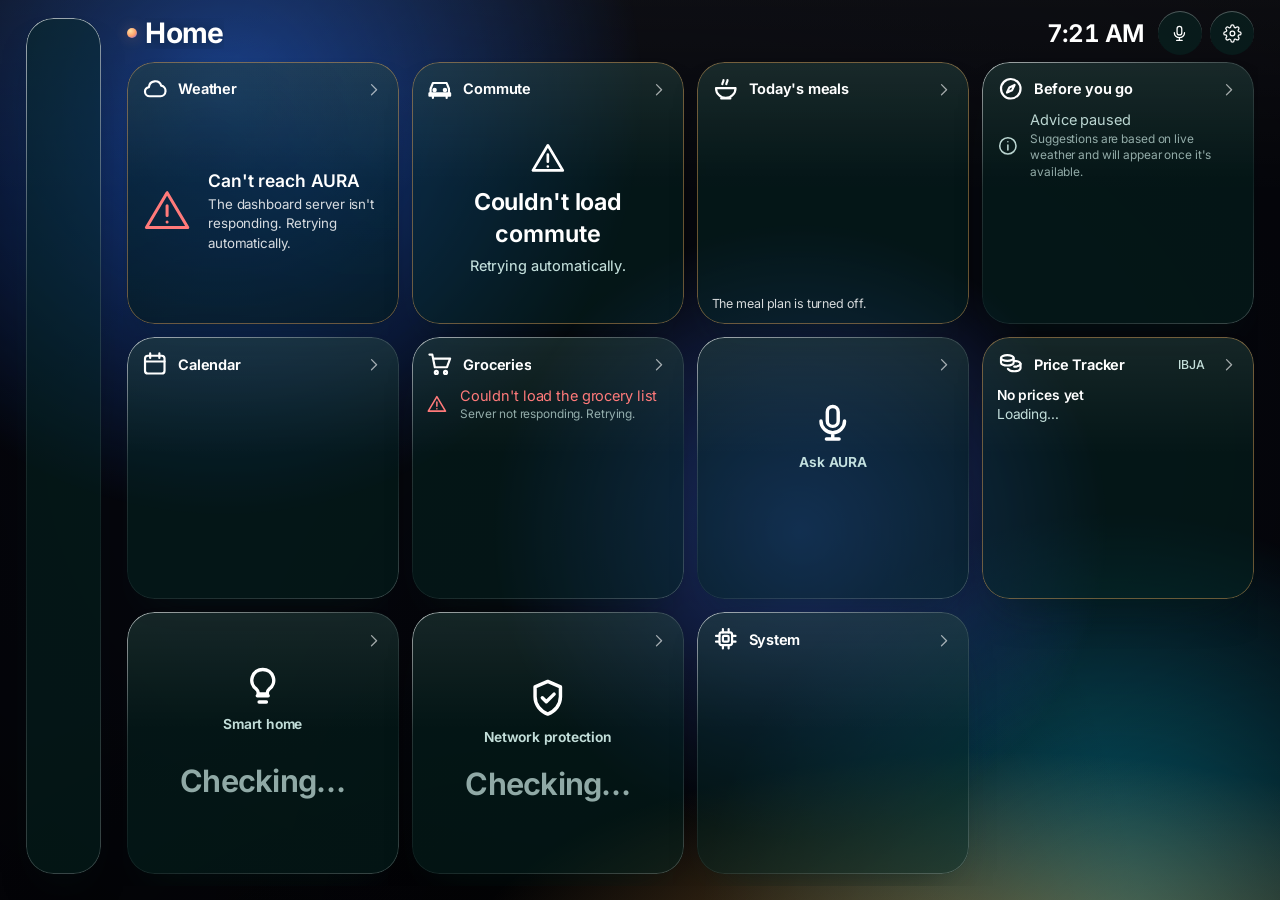
==== commit f8cc4fbf: "Home app look, calm Home, security hardening, speed pill, Wi-Fi popup Look (static/css/home.css, loa" ====
--- a/static/index.html
+++ b/static/index.html
@@ -9,6 +9,7 @@
   <link rel="icon" href="/static/img/favicon.svg" type="image/svg+xml">
   <link rel="stylesheet" href="/static/css/style.css">
   <link rel="stylesheet" href="/static/css/glass.css">
+  <link rel="stylesheet" href="/static/css/home.css">
   <script src="/static/js/icons.js" defer></script>
   <script src="/static/js/weather-scene.js" defer></script>
   <script src="/static/js/sky.js" defer></script>
@@ -28,31 +29,18 @@
   </div>
 
   <main class="shell" id="shell">
-    <header class="topbar">
-      <div class="brand">
-        <span class="brand__mark" aria-hidden="true"></span>
-        <span class="brand__name">AURA</span>
-        <span class="brand__home" id="home-name">Home</span>
-      </div>
-      <div class="topbar__right">
-        <span class="pill pill--preview" id="preview-pill" hidden>Development preview · sample data</span>
-        <span class="pill pill--offline" id="offline-pill" role="status" hidden>
-          <span class="dot"></span>Connection lost · retrying
-        </span>
-        <span class="pill pill--live" id="listening-pill" role="status" hidden><span class="dot"></span>Listening</span>
-        <span class="pill pill--wake" id="wake-pill" title="The Pi is listening for “Hey Aura”" hidden>Hey Aura</span>
-        <span class="glass-cluster" id="controls">
-        <button class="topbar__mic" id="mic-btn" type="button" aria-label="Ask AURA" title="Ask AURA" data-state="idle"></button>
-        <a class="topbar__settings" href="/settings" id="settings-link" aria-label="Settings" title="Settings">
-          <svg viewBox="0 0 24 24" aria-hidden="true" fill="none" stroke="currentColor" stroke-width="1.6" stroke-linecap="round" stroke-linejoin="round"><circle cx="12" cy="12" r="3"/><path d="M19.4 15a1.65 1.65 0 0 0 .33 1.82l.06.06a2 2 0 1 1-2.83 2.83l-.06-.06a1.65 1.65 0 0 0-1.82-.33 1.65 1.65 0 0 0-1 1.51V21a2 2 0 1 1-4 0v-.09A1.65 1.65 0 0 0 9 19.4a1.65 1.65 0 0 0-1.82.33l-.06.06a2 2 0 1 1-2.83-2.83l.06-.06A1.65 1.65 0 0 0 4.68 15a1.65 1.65 0 0 0-1.51-1H3a2 2 0 1 1 0-4h.09A1.65 1.65 0 0 0 4.6 9a1.65 1.65 0 0 0-.33-1.82l-.06-.06a2 2 0 1 1 2.83-2.83l.06.06A1.65 1.65 0 0 0 9 4.68a1.65 1.65 0 0 0 1-1.51V3a2 2 0 1 1 4 0v.09a1.65 1.65 0 0 0 1 1.51 1.65 1.65 0 0 0 1.82-.33l.06-.06a2 2 0 1 1 2.83 2.83l-.06.06A1.65 1.65 0 0 0 19.4 9a1.65 1.65 0 0 0 1.51 1H21a2 2 0 1 1 0 4h-.09a1.65 1.65 0 0 0-1.51 1z"/></svg>
-        </a>
-        </span>
-      </div>
-    </header>
-
-    <!-- Overview: greeting, time, place, and status capsules built only from live data -->
-    <section class="hero time" aria-label="Home overview">
+    <!-- Sidebar (large screens; on phones its parts flow into the page and the views become a tab bar):
+         greeting, time and place, then the views -->
+    <aside class="side time" aria-label="Home overview">
       <div class="hero__main">
+        <svg class="aclock" id="aclock" viewBox="0 0 100 100" aria-hidden="true">
+          <circle class="aclock__face" cx="50" cy="50" r="48"/>
+          <g class="aclock__ticks"><line x1="50" y1="7" x2="50" y2="15" transform="rotate(0 50 50)"/><line x1="50" y1="8" x2="50" y2="13" transform="rotate(30 50 50)"/><line x1="50" y1="8" x2="50" y2="13" transform="rotate(60 50 50)"/><line x1="50" y1="7" x2="50" y2="15" transform="rotate(90 50 50)"/><line x1="50" y1="8" x2="50" y2="13" transform="rotate(120 50 50)"/><line x1="50" y1="8" x2="50" y2="13" transform="rotate(150 50 50)"/><line x1="50" y1="7" x2="50" y2="15" transform="rotate(180 50 50)"/><line x1="50" y1="8" x2="50" y2="13" transform="rotate(210 50 50)"/><line x1="50" y1="8" x2="50" y2="13" transform="rotate(240 50 50)"/><line x1="50" y1="7" x2="50" y2="15" transform="rotate(270 50 50)"/><line x1="50" y1="8" x2="50" y2="13" transform="rotate(300 50 50)"/><line x1="50" y1="8" x2="50" y2="13" transform="rotate(330 50 50)"/></g>
+          <line class="aclock__h" id="aclock-h" x1="50" y1="50" x2="50" y2="28"/>
+          <line class="aclock__m" id="aclock-m" x1="50" y1="50" x2="50" y2="16"/>
+          <line class="aclock__s" id="aclock-s" x1="50" y1="58" x2="50" y2="12"/>
+          <circle class="aclock__pin" cx="50" cy="50" r="1.8"/>
+        </svg>
         <p class="hero__greeting" id="greeting">&nbsp;</p>
         <button type="button" class="tile-hit hero__time" data-open="clock" aria-haspopup="dialog" aria-describedby="date"
                 aria-label="Time and date details">
@@ -71,134 +59,177 @@
         </div>
         <p class="place__note" id="location-note" hidden></p>
       </div>
-      <ul class="status" id="status-row" aria-label="At a glance"></ul>
-    </section>
-
-    <nav class="views" id="views" aria-label="Views"><div class="views__tabs" id="views-tabs" role="tablist" aria-label="Views"></div></nav>
-
-    <section class="tiles" id="tiles" role="tabpanel" aria-label="Tiles">
-
-      <article class="tile card weather" id="weather" data-tile="weather" data-tone="sky" aria-label="Weather" data-state="loading" data-open="weather">
-        <div class="wx-scene" id="wx-scene" aria-hidden="true" data-motion="none"></div>
-        <header class="tile__head"><span class="tile__icon" data-icon="cloud" aria-hidden="true"></span><h2 class="tile__title">Weather</h2><span class="tile__aside weather__moon" id="weather-moon" data-open="weather#astro" hidden></span></header>
-        <div class="weather__loading">
-          <div class="skeleton skeleton--icon"></div>
-          <div class="skeleton-stack"><div class="skeleton skeleton--xl"></div><div class="skeleton skeleton--md"></div></div>
-        </div>
-        <div class="weather__message" id="weather-message">
-          <div class="weather__message-icon" id="weather-message-icon"></div>
-          <div>
-            <h3 class="weather__message-title" id="weather-message-title"></h3>
-            <p class="weather__message-body" id="weather-message-body"></p>
-          </div>
-        </div>
-        <div class="weather__content">
-          <div class="weather__now">
-            <div class="weather__art" id="weather-art"></div>
-            <div class="weather__reading">
-              <div class="weather__temp" id="weather-temp"></div>
-              <div class="weather__desc" id="weather-desc"></div>
-              <div class="weather__range" id="weather-range"></div>
-              <div class="weather__sun" id="weather-sun"></div>
+      <nav class="views" id="views" aria-label="Views"><div class="views__tabs" id="views-tabs" role="tablist" aria-label="Views"></div></nav>
+    </aside>
+
+    <div class="main">
+      <header class="topbar">
+        <div class="brand">
+          <span class="brand__mark" aria-hidden="true"></span>
+          <span class="brand__name">AURA</span>
+          <span class="brand__home" id="home-name">Home</span><span class="brand__view" id="view-title"></span>
+        </div>
+        <div class="topbar__right">
+          <span class="topbar__time" id="top-time" aria-hidden="true"></span>
+          <span class="pill pill--preview" id="preview-pill" hidden>Development preview · sample data</span>
+          <span class="pill pill--offline" id="offline-pill" role="status" hidden>
+            <span class="dot"></span>Connection lost · retrying
+          </span>
+          <span class="pill pill--live" id="listening-pill" role="status" hidden><span class="dot"></span>Listening</span>
+          <span class="pill pill--wake" id="wake-pill" title="The Pi is listening for “Hey Aura”" hidden>Hey Aura</span>
+          <span class="glass-cluster" id="controls">
+          <button class="topbar__mic" id="mic-btn" type="button" aria-label="Ask AURA" title="Ask AURA" data-state="idle"></button>
+          <a class="topbar__settings" href="/settings" id="settings-link" aria-label="Settings" title="Settings">
+            <svg viewBox="0 0 24 24" aria-hidden="true" fill="none" stroke="currentColor" stroke-width="1.6" stroke-linecap="round" stroke-linejoin="round"><circle cx="12" cy="12" r="3"/><path d="M19.4 15a1.65 1.65 0 0 0 .33 1.82l.06.06a2 2 0 1 1-2.83 2.83l-.06-.06a1.65 1.65 0 0 0-1.82-.33 1.65 1.65 0 0 0-1 1.51V21a2 2 0 1 1-4 0v-.09A1.65 1.65 0 0 0 9 19.4a1.65 1.65 0 0 0-1.82.33l-.06.06a2 2 0 1 1-2.83-2.83l.06-.06A1.65 1.65 0 0 0 4.68 15a1.65 1.65 0 0 0-1.51-1H3a2 2 0 1 1 0-4h.09A1.65 1.65 0 0 0 4.6 9a1.65 1.65 0 0 0-.33-1.82l-.06-.06a2 2 0 1 1 2.83-2.83l.06.06A1.65 1.65 0 0 0 9 4.68a1.65 1.65 0 0 0 1-1.51V3a2 2 0 1 1 4 0v.09a1.65 1.65 0 0 0 1 1.51 1.65 1.65 0 0 0 1.82-.33l.06-.06a2 2 0 1 1 2.83 2.83l-.06.06A1.65 1.65 0 0 0 19.4 9a1.65 1.65 0 0 0 1.51 1H21a2 2 0 1 1 0 4h-.09a1.65 1.65 0 0 0-1.51 1z"/></svg>
+          </a>
+          </span>
+        </div>
+      </header>
+
+      <!-- status capsules (Home's category buttons), built only from live data -->
+        <ul class="status" id="status-row" aria-label="At a glance"></ul>
+
+      <section class="tiles" id="tiles" role="tabpanel" aria-label="Tiles">
+
+        <article class="tile card weather" id="weather" data-tile="weather" data-tone="sky" aria-label="Weather" data-state="loading" data-open="weather">
+          <div class="wx-scene" id="wx-scene" aria-hidden="true" data-motion="none"></div>
+          <header class="tile__head"><span class="tile__icon" data-icon="cloud" aria-hidden="true"></span><h2 class="tile__title">Weather</h2><span class="tile__aside weather__moon" id="weather-moon" data-open="weather#astro" hidden></span></header>
+          <div class="weather__loading">
+            <div class="skeleton skeleton--icon"></div>
+            <div class="skeleton-stack"><div class="skeleton skeleton--xl"></div><div class="skeleton skeleton--md"></div></div>
+          </div>
+          <div class="weather__message" id="weather-message">
+            <div class="weather__message-icon" id="weather-message-icon"></div>
+            <div>
+              <h3 class="weather__message-title" id="weather-message-title"></h3>
+              <p class="weather__message-body" id="weather-message-body"></p>
             </div>
           </div>
-          <ol class="daily" id="daily" aria-label="Coming days" data-open="weather#daily"></ol>
-          <dl class="weather__stats" id="weather-stats" data-open="weather#metrics"></dl>
-          <ol class="hourly" id="hourly" aria-label="Next hours" data-open="weather#hourly"></ol>
-          <div class="weather__meta" id="weather-meta"></div>
-        </div>
-        <button type="button" class="tile-arrow" data-open="weather" aria-haspopup="dialog" aria-label="Weather details"><svg viewBox="0 0 24 24" aria-hidden="true" fill="none" stroke="currentColor" stroke-width="1.8" stroke-linecap="round" stroke-linejoin="round"><path d="M5 12h14M13 6l6 6-6 6"/></svg></button>
-      </article>
-
-      <article class="tile card commute" id="commute" data-tile="commute" data-tone="green" aria-labelledby="commute-title" data-state="loading" data-open="commute">
-        <header class="tile__head"><span class="tile__icon" data-icon="car" aria-hidden="true"></span><h2 class="tile__title" id="commute-title">Commute</h2><span class="tile__aside" id="commute-route"></span></header>
-        <div class="commute__body" id="commute-body">
-          <div class="skeleton skeleton--row"></div>
-          <div class="skeleton skeleton--row"></div>
-        </div>
-        <div class="commute__meta" id="commute-meta"></div>
-        <button type="button" class="tile-arrow" data-open="commute" aria-haspopup="dialog" aria-label="Commute details"><svg viewBox="0 0 24 24" aria-hidden="true" fill="none" stroke="currentColor" stroke-width="1.8" stroke-linecap="round" stroke-linejoin="round"><path d="M5 12h14M13 6l6 6-6 6"/></svg></button>
-      </article>
-
-      <article class="tile card meals" id="meals-tile" data-tile="meals" data-tone="lime" aria-labelledby="meals-title" data-open="meals" data-state="loading">
-        <header class="tile__head"><span class="tile__icon" data-icon="bowl" aria-hidden="true"></span><h2 class="tile__title" id="meals-title">Today's meals</h2><span class="tile__aside" id="meals-day"></span></header>
-        <ul class="meals__list" id="meals-list" aria-label="Today's meals"></ul>
-        <p class="meals__prep" id="meals-prep"></p>
-        <button type="button" class="tile-arrow" data-open="meals" aria-haspopup="dialog" aria-label="Meal plan details"><svg viewBox="0 0 24 24" aria-hidden="true" fill="none" stroke="currentColor" stroke-width="1.8" stroke-linecap="round" stroke-linejoin="round"><path d="M5 12h14M13 6l6 6-6 6"/></svg></button>
-      </article>
-
-      <article class="tile card advice" id="advice" data-tile="advice" data-tone="amber" aria-labelledby="advice-title" data-open="advice">
-        <header class="tile__head"><span class="tile__icon" data-icon="compass" aria-hidden="true"></span><h2 class="tile__title" id="advice-title">Before you go</h2></header>
-        <ul class="advice__list" id="advice-list" data-state="loading">
-          <li class="skeleton skeleton--row"></li>
-          <li class="skeleton skeleton--row"></li>
-        </ul>
-        <button type="button" class="tile-arrow" data-open="advice" aria-haspopup="dialog" aria-label="All recommendations"><svg viewBox="0 0 24 24" aria-hidden="true" fill="none" stroke="currentColor" stroke-width="1.8" stroke-linecap="round" stroke-linejoin="round"><path d="M5 12h14M13 6l6 6-6 6"/></svg></button>
-      </article>
-
-      <article class="tile card calendar" id="calendar-tile" data-tile="calendar" data-tone="red" aria-labelledby="calendar-title" data-open="calendar" data-state="loading">
-        <header class="tile__head"><span class="tile__icon" data-icon="calendar" aria-hidden="true"></span><h2 class="tile__title" id="calendar-title">Calendar</h2><span class="tile__aside" id="calendar-when"></span></header>
-        <ul class="agenda" id="agenda" aria-label="Upcoming events and holidays"></ul>
-        <p class="tile__empty" id="calendar-empty" hidden></p>
-        <button type="button" class="panchang" id="panchang" data-open="calendar#panchang" hidden aria-label="Panchang for today">
-          <span class="panchang__icon" aria-hidden="true"></span>
-          <span class="panchang__text"><span class="panchang__hi" id="panchang-hi" lang="hi"></span><span class="panchang__en" id="panchang-en"></span></span>
-        </button>
-        <button type="button" class="tile-arrow" data-open="calendar" aria-haspopup="dialog" aria-label="Calendar details"><svg viewBox="0 0 24 24" aria-hidden="true" fill="none" stroke="currentColor" stroke-width="1.8" stroke-linecap="round" stroke-linejoin="round"><path d="M5 12h14M13 6l6 6-6 6"/></svg></button>
-      </article>
-
-      <article class="tile card grocery" id="grocery-tile" data-tile="groceries" data-tone="orange" aria-labelledby="grocery-title" data-open="groceries">
-        <header class="tile__head"><span class="tile__icon" data-icon="cart" aria-hidden="true"></span><h2 class="tile__title" id="grocery-title">Groceries</h2><span class="tile__aside card__count" id="grocery-count"></span></header>
-        <div class="grocery__body">
-          <ul class="grocery__list" id="grocery-list" data-state="loading">
+          <div class="weather__content">
+            <div class="weather__now">
+              <div class="weather__art" id="weather-art"></div>
+              <div class="weather__reading">
+                <div class="weather__temp" id="weather-temp"></div>
+                <div class="weather__desc" id="weather-desc"></div>
+                <div class="weather__range" id="weather-range"></div>
+                <div class="weather__sun" id="weather-sun"></div>
+              </div>
+            </div>
+            <ol class="daily" id="daily" aria-label="Coming days" data-open="weather#daily"></ol>
+            <dl class="weather__stats" id="weather-stats" data-open="weather#metrics"></dl>
+            <ol class="hourly" id="hourly" aria-label="Next hours" data-open="weather#hourly"></ol>
+            <div class="weather__meta" id="weather-meta"></div>
+          </div>
+          <button type="button" class="tile-arrow" data-open="weather" aria-haspopup="dialog" aria-label="Weather details"><svg viewBox="0 0 24 24" aria-hidden="true" fill="none" stroke="currentColor" stroke-width="1.8" stroke-linecap="round" stroke-linejoin="round"><path d="M5 12h14M13 6l6 6-6 6"/></svg></button>
+        </article>
+
+        <article class="tile card commute" id="commute" data-tile="commute" data-tone="green" aria-labelledby="commute-title" data-state="loading" data-open="commute">
+          <header class="tile__head"><span class="tile__icon" data-icon="car" aria-hidden="true"></span><h2 class="tile__title" id="commute-title">Commute</h2><span class="tile__aside" id="commute-route"></span></header>
+          <div class="commute__body" id="commute-body">
+            <div class="skeleton skeleton--row"></div>
+            <div class="skeleton skeleton--row"></div>
+          </div>
+          <div class="commute__meta" id="commute-meta"></div>
+          <button type="button" class="tile-arrow" data-open="commute" aria-haspopup="dialog" aria-label="Commute details"><svg viewBox="0 0 24 24" aria-hidden="true" fill="none" stroke="currentColor" stroke-width="1.8" stroke-linecap="round" stroke-linejoin="round"><path d="M5 12h14M13 6l6 6-6 6"/></svg></button>
+        </article>
+
+        <article class="tile card meals" id="meals-tile" data-tile="meals" data-tone="lime" aria-labelledby="meals-title" data-open="meals" data-state="loading">
+          <header class="tile__head"><span class="tile__icon" data-icon="bowl" aria-hidden="true"></span><h2 class="tile__title" id="meals-title">Today's meals</h2><span class="tile__aside" id="meals-day"></span></header>
+          <ul class="meals__list" id="meals-list" aria-label="Today's meals"></ul>
+          <p class="meals__prep" id="meals-prep"></p>
+          <button type="button" class="tile-arrow" data-open="meals" aria-haspopup="dialog" aria-label="Meal plan details"><svg viewBox="0 0 24 24" aria-hidden="true" fill="none" stroke="currentColor" stroke-width="1.8" stroke-linecap="round" stroke-linejoin="round"><path d="M5 12h14M13 6l6 6-6 6"/></svg></button>
+        </article>
+
+        <article class="tile card advice" id="advice" data-tile="advice" data-tone="amber" aria-labelledby="advice-title" data-open="advice">
+          <header class="tile__head"><span class="tile__icon" data-icon="compass" aria-hidden="true"></span><h2 class="tile__title" id="advice-title">Before you go</h2></header>
+          <ul class="advice__list" id="advice-list" data-state="loading">
             <li class="skeleton skeleton--row"></li>
             <li class="skeleton skeleton--row"></li>
           </ul>
-          <a class="grocery__qr" id="grocery-qr" href="/groceries" hidden>
-            <img id="grocery-qr-img" alt="QR code that opens the grocery list on your phone">
-            <span class="grocery__qr-label">Scan to edit</span>
-          </a>
-        </div>
-        <a class="tile-arrow" href="/groceries?from=dashboard" data-open="groceries" aria-label="Open the full grocery list"><svg viewBox="0 0 24 24" aria-hidden="true" fill="none" stroke="currentColor" stroke-width="1.8" stroke-linecap="round" stroke-linejoin="round"><path d="M5 12h14M13 6l6 6-6 6"/></svg></a>
-      </article>
-
-      <article class="tile card assistant-tile" id="assistant-tile" data-tile="assistant" data-tone="violet" aria-labelledby="assistant-title" data-open="assistant" data-state="loading">
-        <header class="tile__head"><span class="tile__icon" data-icon="mic" aria-hidden="true"></span><h2 class="tile__title" id="assistant-title">Ask AURA</h2></header>
-        <p class="tile__value" id="assistant-status">&nbsp;</p>
-        <p class="tile__sub" id="assistant-sub"></p>
-        <button type="button" class="tile-arrow" data-open="assistant" aria-haspopup="dialog" aria-label="Open the assistant"><svg viewBox="0 0 24 24" aria-hidden="true" fill="none" stroke="currentColor" stroke-width="1.8" stroke-linecap="round" stroke-linejoin="round"><path d="M5 12h14M13 6l6 6-6 6"/></svg></button>
-      </article>
-
-      <article class="tile card prices-tile" id="prices-tile" data-tile="prices" data-tone="amber" aria-labelledby="prices-title" data-open="prices" data-state="loading">
-        <header class="tile__head"><span class="tile__icon" data-icon="coins" aria-hidden="true"></span><h2 class="tile__title" id="prices-title">Price Tracker</h2><span class="tile__aside" id="prices-aside"></span></header>
-        <div class="pt-body" id="prices-body"></div>
-        <button type="button" class="tile-arrow" data-open="prices" aria-haspopup="dialog" aria-label="Gold and silver price details"><svg viewBox="0 0 24 24" aria-hidden="true" fill="none" stroke="currentColor" stroke-width="1.8" stroke-linecap="round" stroke-linejoin="round"><path d="M5 12h14M13 6l6 6-6 6"/></svg></button>
-      </article>
-
-      <article class="tile card smarthome-tile" id="smarthome-tile" data-tile="smarthome" data-tone="amber" aria-labelledby="smarthome-title" data-open="smarthome" data-state="loading">
-        <header class="tile__head"><span class="tile__icon" data-icon="bulb" aria-hidden="true"></span><h2 class="tile__title" id="smarthome-title">Smart home</h2><span class="tile__aside" id="smarthome-aside"></span></header>
-        <p class="tile__value" id="smarthome-status">&nbsp;</p>
-        <ul class="shtile__favs" id="smarthome-favs" aria-label="Favourite devices"></ul>
-        <ul class="shtile__rooms" id="smarthome-rooms" aria-label="Rooms" hidden></ul>
-        <p class="tile__sub" id="smarthome-sub"></p>
-        <button type="button" class="tile-arrow" data-open="smarthome" aria-haspopup="dialog" aria-label="Smart home details"><svg viewBox="0 0 24 24" aria-hidden="true" fill="none" stroke="currentColor" stroke-width="1.8" stroke-linecap="round" stroke-linejoin="round"><path d="M5 12h14M13 6l6 6-6 6"/></svg></button>
-      </article>
-
-      <article class="tile card protection" id="protection-tile" data-tile="protection" data-tone="teal" aria-labelledby="protection-title" data-open="protection" data-state="loading">
-        <header class="tile__head"><span class="tile__icon" data-icon="shield" aria-hidden="true"></span><h2 class="tile__title" id="protection-title">Network protection</h2></header>
-        <p class="tile__value" id="protection-status">&nbsp;</p>
-        <p class="tile__sub" id="protection-sub"></p>
-        <button type="button" class="tile-arrow" data-open="protection" aria-haspopup="dialog" aria-label="Network protection details"><svg viewBox="0 0 24 24" aria-hidden="true" fill="none" stroke="currentColor" stroke-width="1.8" stroke-linecap="round" stroke-linejoin="round"><path d="M5 12h14M13 6l6 6-6 6"/></svg></button>
-      </article>
-
-      <article class="tile card system" id="system-tile" data-tile="system" data-tone="slate" aria-labelledby="system-title" data-open="system" data-state="loading">
-        <header class="tile__head"><span class="tile__icon" data-icon="chip" aria-hidden="true"></span><h2 class="tile__title" id="system-title">System</h2><span class="tile__aside" id="system-aside"></span></header>
-        <dl class="sysgrid" id="system-stats"></dl>
-        <button type="button" class="tile-arrow" data-open="system" aria-haspopup="dialog" aria-label="System details"><svg viewBox="0 0 24 24" aria-hidden="true" fill="none" stroke="currentColor" stroke-width="1.8" stroke-linecap="round" stroke-linejoin="round"><path d="M5 12h14M13 6l6 6-6 6"/></svg></button>
-      </article>
-
-      <p class="tiles__empty" id="tiles-empty" hidden></p>
-    </section>
+          <button type="button" class="tile-arrow" data-open="advice" aria-haspopup="dialog" aria-label="All recommendations"><svg viewBox="0 0 24 24" aria-hidden="true" fill="none" stroke="currentColor" stroke-width="1.8" stroke-linecap="round" stroke-linejoin="round"><path d="M5 12h14M13 6l6 6-6 6"/></svg></button>
+        </article>
+
+        <article class="tile card calendar" id="calendar-tile" data-tile="calendar" data-tone="red" aria-labelledby="calendar-title" data-open="calendar" data-state="loading">
+          <header class="tile__head"><span class="tile__icon" data-icon="calendar" aria-hidden="true"></span><h2 class="tile__title" id="calendar-title">Calendar</h2><span class="tile__aside" id="calendar-when"></span></header>
+          <ul class="agenda" id="agenda" aria-label="Upcoming events and holidays"></ul>
+          <p class="tile__empty" id="calendar-empty" hidden></p>
+          <button type="button" class="panchang" id="panchang" data-open="calendar#panchang" hidden aria-label="Panchang for today">
+            <span class="panchang__icon" aria-hidden="true"></span>
+            <span class="panchang__text"><span class="panchang__hi" id="panchang-hi" lang="hi"></span><span class="panchang__en" id="panchang-en"></span></span>
+          </button>
+          <button type="button" class="tile-arrow" data-open="calendar" aria-haspopup="dialog" aria-label="Calendar details"><svg viewBox="0 0 24 24" aria-hidden="true" fill="none" stroke="currentColor" stroke-width="1.8" stroke-linecap="round" stroke-linejoin="round"><path d="M5 12h14M13 6l6 6-6 6"/></svg></button>
+        </article>
+
+        <article class="tile card grocery" id="grocery-tile" data-tile="groceries" data-tone="orange" aria-labelledby="grocery-title" data-open="groceries">
+          <header class="tile__head"><span class="tile__icon" data-icon="cart" aria-hidden="true"></span><h2 class="tile__title" id="grocery-title">Groceries</h2><span class="tile__aside card__count" id="grocery-count"></span></header>
+          <div class="grocery__body">
+            <ul class="grocery__list" id="grocery-list" data-state="loading">
+              <li class="skeleton skeleton--row"></li>
+              <li class="skeleton skeleton--row"></li>
+            </ul>
+            <a class="grocery__qr" id="grocery-qr" href="/groceries" hidden>
+              <img id="grocery-qr-img" alt="QR code that opens the grocery list on your phone">
+              <span class="grocery__qr-label">Scan to edit</span>
+            </a>
+          </div>
+          <a class="tile-arrow" href="/groceries?from=dashboard" data-open="groceries" aria-label="Open the full grocery list"><svg viewBox="0 0 24 24" aria-hidden="true" fill="none" stroke="currentColor" stroke-width="1.8" stroke-linecap="round" stroke-linejoin="round"><path d="M5 12h14M13 6l6 6-6 6"/></svg></a>
+        </article>
+
+        <article class="tile card assistant-tile" id="assistant-tile" data-tile="assistant" data-tone="violet" aria-labelledby="assistant-title" data-open="assistant" data-state="loading">
+          <header class="tile__head"><span class="tile__icon" data-icon="mic" aria-hidden="true"></span><h2 class="tile__title" id="assistant-title">Ask AURA</h2></header>
+          <p class="tile__value" id="assistant-status">&nbsp;</p>
+          <p class="tile__sub" id="assistant-sub"></p>
+          <button type="button" class="tile-arrow" data-open="assistant" aria-haspopup="dialog" aria-label="Open the assistant"><svg viewBox="0 0 24 24" aria-hidden="true" fill="none" stroke="currentColor" stroke-width="1.8" stroke-linecap="round" stroke-linejoin="round"><path d="M5 12h14M13 6l6 6-6 6"/></svg></button>
+        </article>
+
+        <article class="tile card prices-tile" id="prices-tile" data-tile="prices" data-tone="amber" aria-labelledby="prices-title" data-open="prices" data-state="loading">
+          <header class="tile__head"><span class="tile__icon" data-icon="coins" aria-hidden="true"></span><h2 class="tile__title" id="prices-title">Price Tracker</h2><span class="tile__aside" id="prices-aside"></span></header>
+          <div class="pt-body" id="prices-body"></div>
+          <button type="button" class="tile-arrow" data-open="prices" aria-haspopup="dialog" aria-label="Gold and silver price details"><svg viewBox="0 0 24 24" aria-hidden="true" fill="none" stroke="currentColor" stroke-width="1.8" stroke-linecap="round" stroke-linejoin="round"><path d="M5 12h14M13 6l6 6-6 6"/></svg></button>
+        </article>
+
+        <article class="tile card smarthome-tile" id="smarthome-tile" data-tile="smarthome" data-tone="amber" aria-labelledby="smarthome-title" data-open="smarthome" data-state="loading">
+          <header class="tile__head"><span class="tile__icon" data-icon="bulb" aria-hidden="true"></span><h2 class="tile__title" id="smarthome-title">Smart home</h2><span class="tile__aside" id="smarthome-aside"></span></header>
+          <p class="tile__value" id="smarthome-status">&nbsp;</p>
+          <ul class="shtile__favs" id="smarthome-favs" aria-label="Favourite devices"></ul>
+          <ul class="shtile__rooms" id="smarthome-rooms" aria-label="Rooms" hidden></ul>
+          <p class="tile__sub" id="smarthome-sub"></p>
+          <button type="button" class="tile-arrow" data-open="smarthome" aria-haspopup="dialog" aria-label="Smart home details"><svg viewBox="0 0 24 24" aria-hidden="true" fill="none" stroke="currentColor" stroke-width="1.8" stroke-linecap="round" stroke-linejoin="round"><path d="M5 12h14M13 6l6 6-6 6"/></svg></button>
+        </article>
+
+        <article class="tile card protection" id="protection-tile" data-tile="protection" data-tone="teal" aria-labelledby="protection-title" data-open="protection" data-state="loading">
+          <header class="tile__head"><span class="tile__icon" data-icon="shield" aria-hidden="true"></span><h2 class="tile__title" id="protection-title">Network protection</h2></header>
+          <p class="tile__value" id="protection-status">&nbsp;</p>
+          <p class="tile__sub" id="protection-sub"></p>
+          <button type="button" class="tile-arrow" data-open="protection" aria-haspopup="dialog" aria-label="Network protection details"><svg viewBox="0 0 24 24" aria-hidden="true" fill="none" stroke="currentColor" stroke-width="1.8" stroke-linecap="round" stroke-linejoin="round"><path d="M5 12h14M13 6l6 6-6 6"/></svg></button>
+        </article>
+
+        <article class="tile card system" id="system-tile" data-tile="system" data-tone="slate" aria-labelledby="system-title" data-open="system" data-state="loading">
+          <header class="tile__head"><span class="tile__icon" data-icon="chip" aria-hidden="true"></span><h2 class="tile__title" id="system-title">System</h2><span class="tile__aside" id="system-aside"></span></header>
+          <dl class="sysgrid" id="system-stats"></dl>
+          <button type="button" class="tile-arrow" data-open="system" aria-haspopup="dialog" aria-label="System details"><svg viewBox="0 0 24 24" aria-hidden="true" fill="none" stroke="currentColor" stroke-width="1.8" stroke-linecap="round" stroke-linejoin="round"><path d="M5 12h14M13 6l6 6-6 6"/></svg></button>
+        </article>
+
+        <!-- The calm Home view's clock (home.css shows it only there, on large screens) -->
+        <article class="tile card clock-tile" id="clock-tile" data-open="clock" data-tone="slate" aria-label="Time and date">
+          <button type="button" class="tile-hit clock-tile__hit" data-open="clock" aria-haspopup="dialog" aria-label="Time and date details">
+              <svg class="aclock aclock--tile" viewBox="0 0 100 100" aria-hidden="true">
+                <circle class="aclock__face" cx="50" cy="50" r="48"/>
+                <g class="aclock__ticks"><line x1="50" y1="7" x2="50" y2="15" transform="rotate(0 50 50)"/><line x1="50" y1="8" x2="50" y2="13" transform="rotate(30 50 50)"/><line x1="50" y1="8" x2="50" y2="13" transform="rotate(60 50 50)"/><line x1="50" y1="7" x2="50" y2="15" transform="rotate(90 50 50)"/><line x1="50" y1="8" x2="50" y2="13" transform="rotate(120 50 50)"/><line x1="50" y1="8" x2="50" y2="13" transform="rotate(150 50 50)"/><line x1="50" y1="7" x2="50" y2="15" transform="rotate(180 50 50)"/><line x1="50" y1="8" x2="50" y2="13" transform="rotate(210 50 50)"/><line x1="50" y1="8" x2="50" y2="13" transform="rotate(240 50 50)"/><line x1="50" y1="7" x2="50" y2="15" transform="rotate(270 50 50)"/><line x1="50" y1="8" x2="50" y2="13" transform="rotate(300 50 50)"/><line x1="50" y1="8" x2="50" y2="13" transform="rotate(330 50 50)"/></g>
+                <line class="aclock__h" x1="50" y1="50" x2="50" y2="28"/>
+                <line class="aclock__m" x1="50" y1="50" x2="50" y2="16"/>
+                <line class="aclock__s" x1="50" y1="58" x2="50" y2="12"/>
+                <circle class="aclock__pin" cx="50" cy="50" r="1.8"/>
+              </svg>
+            <div class="clock-tile__text">
+              <span class="clock-tile__time" id="ctile-time"></span>
+              <span class="clock-tile__date" id="ctile-date"></span>
+            </div>
+          </button>
+        </article>
+        <p class="tiles__empty" id="tiles-empty" hidden></p>
+      </section>
+    </div>
   </main>
 
   <!-- Detail view for a tile. Opened via #/clock, #/weather[/section], #/advice, #/commute, #/calendar, ... -->
--- a/static/css/glass.css
+++ b/static/css/glass.css
@@ -387,49 +387,44 @@
 .pan-list span { color: var(--on-glass-2); }
 .pan-list small { grid-column: 1 / -1; color: var(--on-glass-3); font-size: 0.8rem; }
 
-/* ---------------------------------------------------------------- Price Tracker */
-.pt-body { display: flex; flex-direction: column; gap: 0.4rem; min-height: 0; }
-.pt-list { list-style: none; margin: 0; padding: 0; display: grid; gap: 0.3rem; }
-.pt-row { display: grid; grid-template-columns: minmax(0, 1fr) auto auto; align-items: baseline; column-gap: 0.9rem;
-  padding: 0.3rem 0.55rem; border-radius: var(--r-sm); background: linear-gradient(180deg, rgba(255, 255, 255, 0.06), rgba(255, 255, 255, 0.015)); }
-.pt-row__name { font-weight: 560; white-space: nowrap; overflow: hidden; text-overflow: ellipsis; }
-.pt-row__name small { margin-left: 0.35rem; font-size: 0.75rem; font-weight: 400; color: var(--on-glass-3); }
-.pt-row__price { font-size: 1.15rem; font-weight: 650; font-variant-numeric: tabular-nums; letter-spacing: -0.01em; }
-.pt-chg { font-size: 0.85rem; font-weight: 600; font-variant-numeric: tabular-nums; white-space: nowrap; }
-.pt-chg[data-dir="up"] { color: #6fe39a; }
-.pt-chg[data-dir="down"] { color: #ff8a8a; }
-.pt-chg[data-dir="flat"], .pt-chg[data-dir="none"] { color: var(--on-glass-3); font-weight: 500; }
-.pt-row[data-id="gold24"] .pt-row__price { color: #f6d58a; }
-.pt-row[data-id="silver"] .pt-row__price { color: #dfe6f0; }
-.pt-list[data-size="l"] { gap: 0.55rem; }
-.pt-list[data-size="l"] .pt-row { padding: 0.7rem 0.9rem; }
-.pt-list[data-size="l"] .pt-row__name { font-size: 1.15rem; }
-.pt-list[data-size="l"] .pt-row__price { font-size: 1.7rem; }
-.pt-list[data-size="l"] .pt-chg { font-size: 1.05rem; }
-.pt-list[data-size="s"] .pt-row { grid-template-columns: minmax(0, 1fr) auto; }
-.pt-list[data-size="s"] .pt-chg { grid-column: 1 / -1; font-size: 0.78rem; }
+/* ---------------------------------------------------------------- Price Tracker: KPI tiles */
+.pt-body { display: flex; flex-direction: column; gap: 0.5rem; min-height: 0; flex: 1; }
+.pt-kpis { display: grid; grid-template-columns: repeat(2, minmax(0, 1fr)); gap: 0.6rem; flex: 1; min-height: 0; }
+.pt-kpis[data-size="s"] { grid-template-columns: minmax(0, 1fr); gap: 0.35rem; }
+.pt-kpi { all: unset; box-sizing: border-box; display: flex; flex-direction: column; justify-content: center; gap: 0.2rem; min-width: 0;
+  padding: 0.6rem 0.9rem; border-radius: var(--r-sm); position: relative;
+  background: radial-gradient(120% 100% at 15% 0%, rgba(255, 255, 255, 0.12), transparent 60%), rgba(255, 255, 255, 0.045);
+  box-shadow: inset 0 1px 0 rgba(255, 255, 255, 0.14), 0 8px 20px -14px rgba(0, 0, 0, 0.7); }
+button.pt-kpi { cursor: pointer; }
+button.pt-kpi:focus-visible { box-shadow: var(--focus); }
+.pt-kpi.is-picked { box-shadow: inset 0 0 0 1px rgba(246, 213, 138, 0.6), 0 8px 24px -10px rgba(246, 213, 138, 0.35); }
+.pt-kpi__label { font-size: 0.9rem; font-weight: 600; color: var(--on-glass-2); white-space: nowrap; overflow: hidden; text-overflow: ellipsis; }
+.pt-kpi__label small { font-weight: 400; color: var(--on-glass-3); }
+.pt-kpi__value { font-size: 1.6rem; font-weight: 680; letter-spacing: -0.02em; font-variant-numeric: tabular-nums; white-space: nowrap; }
+.pt-kpi[data-id="gold24"] .pt-kpi__value { color: #f6d58a; }
+.pt-kpi[data-id="silver"] .pt-kpi__value { color: #e3e9f2; }
+.pt-kpi__dod { align-self: flex-start; padding: 0.1rem 0.55rem; border-radius: var(--r-pill); font-size: 0.88rem; font-weight: 650;
+  font-variant-numeric: tabular-nums; white-space: nowrap; background: rgba(255, 255, 255, 0.07); color: var(--on-glass-2); }
+.pt-kpi__dod[data-dir="up"] { color: #6fe39a; background: rgba(111, 227, 154, 0.13); }
+.pt-kpi__dod[data-dir="down"] { color: #ff8a8a; background: rgba(255, 138, 138, 0.13); }
+.pt-kpi__vs { font-size: 0.78rem; color: var(--on-glass-3); white-space: nowrap; overflow: hidden; text-overflow: ellipsis; }
+.pt-kpis[data-size="s"] .pt-kpi { padding: 0.35rem 0.6rem; gap: 0.05rem; }
+.pt-kpis[data-size="s"] .pt-kpi__value { font-size: 1.15rem; }
+.pt-kpis[data-size="s"] .pt-kpi__vs { display: none; }
+.pt-kpi--big { padding: 1.2rem 1.4rem; gap: 0.45rem; }
+.pt-kpi--big .pt-kpi__label { font-size: 1.15rem; }
+.pt-kpi--big .pt-kpi__value { font-size: 3.2rem; }
+.pt-kpi--big .pt-kpi__dod { font-size: 1.2rem; padding: 0.2rem 0.8rem; }
+.pt-kpi--big .pt-kpi__vs { font-size: 0.95rem; }
+.pt-kpis--detail { margin: 0.6rem 0 1rem; }
+.pt-kpis--detail .pt-kpi--big .pt-kpi__value { font-size: 2.4rem; }
 .pt-stale { margin: 0; font-size: 0.8rem; color: var(--warn); }
-/* the wide tile has to fit five rows: tighter */
+.pt-foot { margin: 0; font-size: 0.8rem; color: var(--on-glass-3); }
 @media (min-width: 1200px) and (min-aspect-ratio: 4/3) {
-  .pt-list[data-size="w"] { gap: 0.18rem; }
-  .pt-list[data-size="w"] .pt-row { padding: 0.12rem 0.5rem; }
-  .pt-list[data-size="w"] .pt-row__price { font-size: 1rem; }
-}
-
-.pt-head { display: flex; align-items: flex-start; justify-content: space-between; gap: 1rem; margin-bottom: 0.8rem; }
-.pt-src { margin: 0; font-weight: 600; }
+  .pt-kpi--big .pt-kpi__value { font-size: calc(var(--u) * 3.6); }
+}
+
 .pt-meta { margin: 0.2rem 0 0; color: var(--on-glass-3); font-size: 0.88rem; }
-.pt-cards { display: grid; grid-template-columns: repeat(auto-fit, minmax(min(100%, 12.5rem), 1fr)); gap: 0.7rem; margin-bottom: 1rem; }
-.pt-card { all: unset; box-sizing: border-box; cursor: pointer; display: grid; gap: 0.25rem; padding: 0.9rem 1rem; border-radius: var(--r-sm); position: relative;
-  background: radial-gradient(120% 100% at 15% 0%, rgba(255, 255, 255, 0.12), transparent 60%), rgba(255, 255, 255, 0.05);
-  box-shadow: inset 0 1px 0 rgba(255, 255, 255, 0.14), 0 8px 20px -14px rgba(0, 0, 0, 0.7); transition: background var(--glass-dur) var(--glass-ease); }
-.pt-card:hover { background: radial-gradient(120% 100% at 15% 0%, rgba(255, 255, 255, 0.16), transparent 60%), rgba(255, 255, 255, 0.08); }
-.pt-card:focus-visible { box-shadow: var(--focus); }
-.pt-card.is-picked { box-shadow: inset 0 0 0 1px rgba(246, 213, 138, 0.6), 0 8px 24px -10px rgba(246, 213, 138, 0.35); }
-.pt-card__name { font-size: 0.85rem; color: var(--on-glass-2); font-weight: 600; }
-.pt-card__price { font-size: 1.55rem; font-weight: 650; font-variant-numeric: tabular-nums; }
-.pt-card__price small { font-size: 0.8rem; font-weight: 400; color: var(--on-glass-3); }
-.pt-card__note { font-size: 0.75rem; color: var(--on-glass-3); }
 .pt-ranges { margin-bottom: 0.6rem; }
 .pt-chart { border-radius: var(--r-sm); background: rgba(0, 0, 0, 0.18); padding: 0.4rem; }
 .pt-chart__svg { width: 100%; height: auto; display: block; }
@@ -438,6 +433,37 @@
 .pt-line { fill: none; stroke: #f6d58a; stroke-width: 2.4; stroke-linejoin: round; }
 .pt-area { fill: rgba(246, 213, 138, 0.10); }
 .pt-dot { fill: #f6d58a; }
-.pt-about { margin: 0; padding-left: 1.2rem; color: var(--on-glass-2); line-height: 1.6; }
-.pt-card__price { font-size: 1.4rem; display: flex; flex-wrap: wrap; align-items: baseline; column-gap: 0.3rem; }
-.pt-card__price small { white-space: nowrap; }
+.pt-kpis--purity { grid-template-columns: repeat(auto-fit, minmax(min(100%, 13rem), 1fr)); margin-bottom: 0.5rem; }
+.pt-kpis--purity .pt-kpi__value { font-size: 1.45rem; }
+.pt-kpi[data-id^="gold"] .pt-kpi__value { color: #f6d58a; }
+.pt .dsec + .dsec { margin-top: 1.2rem; }
+/* 22K-14K inside the 24K gold KPI */
+.pt-purity { list-style: none; margin: 0.5rem 0 0; padding: 0.5rem 0 0; border-top: 1px solid rgba(255, 255, 255, 0.08);
+  display: grid; gap: 0.3rem; }
+.pt-purity li { display: grid; grid-template-columns: 2.6rem auto 1fr; align-items: baseline; column-gap: 0.6rem; }
+.pt-purity b { font-weight: 650; color: var(--on-glass-2); }
+.pt-purity__price { font-weight: 650; font-variant-numeric: tabular-nums; color: #f1d79a; }
+.pt-purity__dod { font-size: 0.85em; font-weight: 600; font-variant-numeric: tabular-nums; white-space: nowrap; color: var(--on-glass-3); }
+.pt-purity__dod[data-dir="up"] { color: #6fe39a; }
+.pt-purity__dod[data-dir="down"] { color: #ff8a8a; }
+.pt-kpi--big .pt-purity { font-size: 1.15rem; gap: 0.45rem; margin-top: 0.8rem; padding-top: 0.8rem; }
+.pt-kpi--big .pt-purity li { grid-template-columns: 3.2rem auto 1fr; }
+/* the wide tile: a compact 2 x 2 of prices; the "vs yesterday" line makes room */
+.pt-kpis[data-size="w"] .pt-kpi[data-id="gold24"] .pt-kpi__vs { display: none; }
+.pt-kpis[data-size="w"] .pt-purity { grid-template-columns: repeat(2, minmax(0, 1fr)); gap: 0.1rem 0.8rem; margin-top: 0.3rem; padding-top: 0.3rem; font-size: 0.82rem; }
+.pt-kpis[data-size="w"] .pt-purity li { grid-template-columns: 2.2rem auto; }
+/* phones: one KPI per row, so a big price and its change never push the page wider */
+@media (max-width: 600px) {
+  .pt-kpis { grid-template-columns: minmax(0, 1fr); }
+  .pt-kpi--big { padding: 0.9rem 1rem; }
+  .pt-kpi--big .pt-kpi__value, .pt-kpis--detail .pt-kpi--big .pt-kpi__value { font-size: 2.3rem; }
+  .pt-kpi--big .pt-kpi__dod { font-size: 1rem; }
+  .pt-kpi--big .pt-purity { font-size: 1rem; }
+  .pt-purity li, .pt-kpi--big .pt-purity li { grid-template-columns: 2.6rem auto minmax(0, 1fr); }
+  .pt-purity__dod { white-space: normal; }
+}
+@media (min-width: 1200px) and (min-aspect-ratio: 4/3) {
+  .pt-kpis[data-size="w"] .pt-kpi { padding: 0.35rem 0.7rem; gap: 0.1rem; }
+  .pt-kpis[data-size="w"] .pt-kpi__value { font-size: 1.3rem; }
+  .pt-kpi--big .pt-purity { font-size: calc(var(--u) * 1.15); }
+}
--- a/static/css/home.css
+++ b/static/css/home.css
@@ -0,0 +1,803 @@
+/* =====================================================================
+   AURA "Home" look, inspired by Apple's Home and its wall-display concept (the household's
+   choice; no Apple assets). Loaded after glass.css on the dashboard, Settings and Groceries.
+
+   Dashboard:
+   - A colourful wallpaper (static/img/wall-teal.svg, original art, or the household's photo)
+     seen through light, tinted glass tiles with big rounded corners and a bright rim.
+   - White type: big bold numbers, a bold name and a lighter tinted second line.
+   - Large white glyphs instead of coloured icon discs; an analog clock in the sidebar.
+   - A sidebar of views on large screens, a tab bar on phones (as in Home).
+   - Type: San Francisco where the device has it, else Inter (bundled, SIL OFL).
+   - Still no live blur on the Pi: photo wallpapers show through the pre-blurred layer
+     from glass.css (--wall-layer).
+   Settings and Groceries keep Home's dark grouped lists on black.
+   ===================================================================== */
+
+@font-face {
+  font-family: "Inter";
+  src: url("/static/fonts/inter-latin-wght.woff2") format("woff2");
+  font-weight: 100 900; font-style: normal; font-display: swap;
+}
+
+:root {
+  --font: -apple-system, BlinkMacSystemFont, "SF Pro Text", "SF Pro Display", "Inter", system-ui, "Segoe UI", sans-serif;
+  --home-tile: rgba(28, 28, 30, 0.58);           /* Home's dark tile */
+  --home-tile-hover: rgba(44, 44, 46, 0.66);
+  --home-chip: rgba(36, 36, 38, 0.62);
+  --home-chip-hover: rgba(54, 54, 56, 0.7);
+  --home-on: rgba(255, 255, 255, 0.94);          /* an accessory that is on */
+  --home-ink-on: #1c1c1e;
+  --home-grey: rgba(235, 235, 245, 0.62);        /* iOS secondary label */
+  --home-grey-2: rgba(235, 235, 245, 0.42);
+  --home-hairline: rgba(255, 255, 255, 0.07);
+  --home-radius: 1.35rem;
+  --home-radius-sm: 0.95rem;
+}
+
+body.dash { font-family: var(--font); -webkit-font-smoothing: antialiased; letter-spacing: -0.008em;
+  /* light glass on colour */
+  --home-tile: rgba(255, 255, 255, 0.13);
+  --home-tile-hover: rgba(255, 255, 255, 0.18);
+  --home-chip: rgba(255, 255, 255, 0.14);
+  --home-chip-hover: rgba(255, 255, 255, 0.21);
+  --home-ink-on: #0e3b36;
+  --home-grey: rgba(214, 255, 246, 0.74);         /* the tinted second line ("Living Room") */
+  --home-grey-2: rgba(214, 255, 246, 0.5);
+  --home-rim: linear-gradient(155deg, rgba(255, 255, 255, 0.62), rgba(255, 255, 255, 0.14) 32%,
+              rgba(255, 255, 255, 0.05) 62%, rgba(255, 255, 255, 0.22));
+  --home-radius: 1.9rem;
+  --home-radius-sm: 1.15rem;
+  --ink: #fff; --ink-2: rgba(255, 255, 255, 0.84); --ink-3: rgba(214, 255, 246, 0.66); --ink-4: rgba(214, 255, 246, 0.45);
+  --on-glass-1: #fff; --on-glass-2: rgba(255, 255, 255, 0.84); --on-glass-3: rgba(214, 255, 246, 0.66);
+  background: #1d6c62 url("/static/img/wall-teal.svg") center / cover no-repeat fixed; }
+body.dash[data-wallpaper="aura"] .ambient { display: none; }
+
+/* ---------- header: the home name is the title ---------- */
+body.dash .brand__mark { width: 0.7rem; height: 0.7rem; }
+body.dash .brand__name { display: none; }
+body.dash .brand__home { font-size: 2.1rem; font-weight: 700; letter-spacing: -0.025em; color: #fff;
+  border: 0; padding: 0; margin: 0; line-height: 1.1; }
+body.dash .brand__home::before { display: none; }
+body.dash .glass-cluster, body.dash[data-wallpaper="image"][data-wall-ready] .glass-cluster { background: none; box-shadow: none; padding: 0; gap: 0.6rem; }
+body.dash .glass-cluster::before { display: none; }
+body.dash .glass-cluster .topbar__mic, body.dash .glass-cluster .topbar__settings {
+  width: max(2.6rem, 44px); height: max(2.6rem, 44px); border-radius: 50%; background: var(--home-chip); color: #fff; }
+body.dash .glass-cluster .topbar__mic:hover, body.dash .glass-cluster .topbar__settings:hover { background: var(--home-chip-hover); }
+body.dash .glass-cluster .topbar__mic.is-live { background: var(--danger); }
+body.dash .pill { border: 0; background: var(--home-chip); font-weight: 600; letter-spacing: 0; text-transform: none; }
+body.dash .pill--wake { color: #c9b8ff; }
+
+/* ---------- hero ---------- */
+body.dash .hero__greeting { color: var(--home-grey); font-weight: 600; font-size: 1.1rem; }
+body.dash .time__clock { font-weight: 600; letter-spacing: -0.035em; text-shadow: none; }
+body.dash .time__date { color: var(--home-grey); font-weight: 500; }
+
+/* ---------- category buttons (status capsules) ---------- */
+body.dash .status__btn, body.dash[data-wallpaper="image"][data-wall-ready] .status__btn {
+  border-radius: var(--home-radius-sm); background: var(--home-chip); box-shadow: none;
+  padding: 0.55rem 1rem 0.55rem 0.75rem; gap: 0.6rem; }
+body.dash .status__btn:hover, body.dash[data-wallpaper="image"][data-wall-ready] .status__btn:hover { background: var(--home-chip-hover); }
+body.dash .status__btn::before { display: none; }
+body.dash .status__btn[data-kind="alert"], body.dash[data-wallpaper="image"][data-wall-ready] .status__btn[data-kind="alert"] {
+  background: var(--home-chip); box-shadow: inset 0 0 0 1px rgba(255, 179, 92, 0.35); }
+body.dash .status__icon { width: 1.6rem; height: 1.6rem; background: none; box-shadow: none; color: var(--tone); }
+body.dash .status__icon svg { width: 1.45rem; height: 1.45rem; stroke-width: 2; }
+body.dash .status__label { order: 1; font-size: 0.92rem; font-weight: 650; letter-spacing: -0.01em; color: #fff; text-transform: none; }
+body.dash .status__value { order: 2; font-size: 0.82rem; font-weight: 500; color: var(--home-grey); }
+body.dash .status__btn[data-kind="alert"] .status__value { color: #ffb35c; }
+
+/* ---------- views: separate pills, the selected one white ---------- */
+body.dash .views__tabs, body.dash[data-wallpaper="image"][data-wall-ready] .views__tabs {
+  background: none; box-shadow: none; padding: 0.15rem 0; gap: 0.5rem; }
+body.dash .views__tabs::before { display: none; }
+body.dash .view-indicator { display: none; }
+body.dash .view-tab { background: var(--home-chip) !important; color: #fff; font-weight: 600; min-height: 2.35rem; padding: 0 1.1rem;
+  transition: background 160ms ease, color 160ms ease; }
+body.dash .view-tab:hover { background: var(--home-chip-hover) !important; }
+body.dash .view-tab[aria-selected="true"] { background: var(--home-on) !important; color: var(--home-ink-on); }
+body.dash .view-tab:focus-visible { box-shadow: 0 0 0 2px #0a84ff; }
+body.dash .views__edit, body.dash[data-wallpaper="image"][data-wall-ready] .views__edit {
+  width: 2.35rem; height: 2.35rem; background: var(--home-chip); box-shadow: none; }
+body.dash .views__edit::before { display: none; }
+
+/* ---------- tiles: flat dark widgets ---------- */
+body.dash .tile { border-radius: var(--home-radius); background: var(--home-tile); box-shadow: 0 10px 30px -18px rgba(0, 0, 0, 0.6); }
+body.dash .tile::before { background: linear-gradient(var(--home-hairline), var(--home-hairline)); }
+body.dash .tile[data-open]:hover { background: var(--home-tile-hover); transform: none; box-shadow: 0 10px 30px -18px rgba(0, 0, 0, 0.6); }
+body.dash .tile[data-open]:hover::before { background: linear-gradient(var(--home-hairline), var(--home-hairline)); }
+body.dash .tile[data-open]:active { transform: scale(0.99); }
+body.dash[data-wallpaper="image"][data-wall-ready] .tile { background: linear-gradient(var(--home-tile), var(--home-tile)), var(--wall-layer); }
+body.dash[data-wallpaper="image"][data-wall-ready] .tile[data-open]:hover { background: linear-gradient(var(--home-tile-hover), var(--home-tile-hover)), var(--wall-layer); }
+body.dash .tile[data-state="alert"]::before, body.dash .tile[data-state="error"]::before {
+  background: linear-gradient(rgba(255, 179, 92, 0.4), rgba(255, 179, 92, 0.4)); }
+
+body.dash .tile__icon { border-radius: 50%; color: #fff; background: var(--tone); box-shadow: none; }
+body.dash .tile__icon svg { stroke-width: 2.1; }
+body.dash .tile__title { font-weight: 650; letter-spacing: -0.015em; color: #fff; }
+body.dash .tile__aside, body.dash .tile__sub { color: var(--home-grey); }
+body.dash .tile__empty { color: var(--home-grey); }
+body.dash .tile__value { font-weight: 650; letter-spacing: -0.025em; }
+/* Home's chevron instead of a round arrow button */
+body.dash .tile-arrow { background: none; box-shadow: none; color: var(--home-grey-2); }
+body.dash .tile-arrow::before { display: none; }
+body.dash .tile-arrow svg path { d: path("M9 5l7 7-7 7"); }
+body.dash .tile-arrow:hover { color: #fff; background: rgba(255, 255, 255, 0.08); }
+
+/* inner chips and rows sit as slightly lighter grey, like Home's grouped cells */
+body.dash .wx-day, body.dash .panchang, body.dash .pt-kpi { background: rgba(255, 255, 255, 0.06); box-shadow: none; }
+body.dash .pt-kpi::before, body.dash .sh-card::before { display: none; }
+
+/* ---------- smart home: accessories that are on turn white ---------- */
+body.dash .sh-card { border-radius: var(--home-radius-sm); background: rgba(255, 255, 255, 0.07); border: 0; }
+body.dash .sh-card.is-on { background: var(--home-on); color: var(--home-ink-on); }
+body.dash .sh-card.is-on .sh-card__icon { background: var(--tone-amber); color: #1a1306; }
+body.dash .sh-card.is-on :is(.sh-card__name, .sh-card__state, b, span, small) { color: var(--home-ink-on); }
+
+/* ---------- detail sheets: Home's dark modal card ---------- */
+body.dash .detail { border-radius: 1.6rem; background: rgba(28, 28, 30, 0.88); }
+body.dash .detail::before { background: linear-gradient(var(--home-hairline), var(--home-hairline)); }
+body.dash .detail__head { background: none; border-bottom-color: var(--home-hairline); }
+
+/* ---------- layout: sidebar on large screens, tab bar on phones ----------
+   The page is <aside class="side"> (greeting, time, place, views) and <div class="main">
+   (title and buttons, category buttons, tiles). Below the sidebar breakpoint both wrappers
+   step aside (display: contents) and their parts flow in this order. */
+body.dash .side, body.dash .main { display: contents; }
+body.dash .topbar { order: 1; }
+body.dash .hero__main { order: 2; min-width: 0; }
+body.dash .status { order: 3; }
+body.dash .views { order: 4; }
+body.dash .tiles { order: 5; }
+body.dash .view-tab__icon { display: none; }
+
+@media (min-width: 1200px) and (min-aspect-ratio: 4/3) {
+  body.dash .shell { display: grid; grid-template-columns: clamp(15rem, 16.5vw, 24rem) minmax(0, 1fr);
+    grid-template-rows: minmax(0, 1fr); column-gap: var(--pad); }
+  body.dash .side { display: flex; flex-direction: column; gap: calc(var(--u) * 1.6); min-height: 0; overflow-y: auto; scrollbar-width: none;
+    padding: calc(var(--u) * 1.5) calc(var(--u) * 1.1); border-radius: var(--home-radius); background: rgba(28, 28, 30, 0.42); }
+  body.dash[data-wallpaper="image"][data-wall-ready] .side { background: linear-gradient(rgba(28, 28, 30, 0.42), rgba(28, 28, 30, 0.42)), var(--wall-layer); }
+  body.dash .main { display: flex; flex-direction: column; gap: var(--gap); min-width: 0; min-height: 0; }
+  body.dash .hero__main { padding: 0 calc(var(--u) * 0.3); }
+  body.dash .time__clock { font-size: calc(var(--u) * 3.7); }
+  body.dash .hero__time { flex-direction: column; align-items: flex-start; gap: 0.1rem; }
+  body.dash .time__date { font-size: calc(var(--u) * 1.15); }
+  body.dash .place { flex-wrap: wrap; row-gap: 0.4rem; font-size: calc(var(--u) * 0.95); }
+  body.dash .status { justify-content: flex-start; max-width: none; }
+  /* the views: Home's sidebar list */
+  body.dash .views { flex-direction: column; align-items: stretch; gap: 0.4rem; }
+  body.dash .views::before { content: "Views"; padding: 0 calc(var(--u) * 0.6); font-size: 0.78rem; font-weight: 650; color: var(--home-grey-2); }
+  body.dash .views__tabs { flex-direction: column; overflow: visible; gap: 0.15rem; padding: 0; }
+  body.dash .view-tab { justify-content: flex-start; gap: 0.7rem; width: 100%; min-height: calc(var(--u) * 2.6); border-radius: 0.75rem;
+    padding: 0 calc(var(--u) * 0.6); background: transparent !important; color: #fff; font-size: 1rem; }
+  body.dash .view-tab:hover { background: rgba(255, 255, 255, 0.08) !important; }
+  body.dash .view-tab[aria-selected="true"] { background: rgba(255, 255, 255, 0.16) !important; color: #fff; }
+  body.dash .view-tab__icon { display: inline-grid; place-items: center; width: 1.9rem; height: 1.9rem; border-radius: 50%; flex: none;
+    background: var(--home-chip-hover); color: #fff; }
+  body.dash .view-tab[aria-selected="true"] .view-tab__icon { background: #ff9f0a; }
+  body.dash .view-tab__icon svg { width: 1.1rem; height: 1.1rem; }
+  body.dash .views__edit { align-self: flex-start; margin: 0.3rem 0 0 calc(var(--u) * 0.6); }
+  /* the sidebar takes width from the tiles: the weather reading stacks a little tighter */
+  body.dash .weather__art { width: calc(var(--u) * 3.6); }
+  body.dash .weather__temp { font-size: calc(var(--u) * 2.9); }
+  body.dash .weather__range { display: block; margin-left: 0; white-space: nowrap; }
+  body.dash .weather__now { gap: calc(var(--u) * 0.6); }
+  body.dash .weather .daily { font-size: 0.86em; }
+}
+
+/* phones: the views are a tab bar at the bottom, as in Home on iPhone */
+@media (max-width: 760px) {
+  body.dash .shell { padding-bottom: calc(5.4rem + env(safe-area-inset-bottom)); }
+  body.dash .views { position: fixed; z-index: 30; left: 0.6rem; right: 0.6rem; bottom: max(0.6rem, env(safe-area-inset-bottom)); }
+  body.dash .views__tabs, body.dash[data-wallpaper="image"][data-wall-ready] .views__tabs {
+    flex: 1; justify-content: space-around; gap: 0; padding: 0.35rem; border-radius: 1.4rem;
+    background: rgba(28, 28, 30, 0.86); -webkit-backdrop-filter: blur(20px) saturate(160%); backdrop-filter: blur(20px) saturate(160%);
+    box-shadow: 0 12px 30px -10px rgba(0, 0, 0, 0.7); }
+  body.dash .view-tab { flex: 1 0 4.2rem; flex-direction: column; gap: 0.15rem; min-height: 3.2rem; padding: 0.2rem 0.3rem; max-width: 6rem;
+    background: transparent !important; color: var(--home-grey); font-size: 0.66rem; font-weight: 600; border-radius: 1rem;
+    white-space: nowrap; overflow: hidden; text-overflow: ellipsis; display: flex; align-items: center; justify-content: center; }
+  body.dash .view-tab[aria-selected="true"] { background: rgba(255, 255, 255, 0.1) !important; color: #ff9f0a; }
+  body.dash .view-tab__icon { display: block; width: 1.45rem; height: 1.45rem; }
+  body.dash .view-tab__icon svg { width: 100%; height: 100%; }
+  body.dash .views__edit { display: none; }
+}
+
+/* the fixed-height TV grid: the meal prep note keeps to one line, so it never runs under the tile edge */
+@media (min-width: 1200px) and (min-aspect-ratio: 4/3) {
+  body.dash .meals__prep { -webkit-line-clamp: 1; }
+}
+
+@media (max-width: 600px) {
+  body.dash .brand__home { display: block; font-size: 1.85rem; }
+  body.dash .status__btn { padding: 0.5rem 0.85rem 0.5rem 0.65rem; }
+}
+
+/* ---------- Settings and Groceries: Home's grouped lists on black ---------- */
+body.s-page, body.g-page { font-family: var(--font); -webkit-font-smoothing: antialiased; letter-spacing: -0.008em; background: #000; }
+body.s-page .ambient, body.g-page .ambient { display: none; }
+body.s-page .s-head h1, body.g-page .g-title h1 { font-size: 2.1rem; font-weight: 700; letter-spacing: -0.025em; }
+body.s-page .s-back, body.g-page .g-home { background: none; border: 0; box-shadow: none; color: #ff9f0a; font-size: 1rem; font-weight: 500; padding-left: 0; }
+body.s-page .s-back::before { display: none; }
+body.s-page .s-back:hover, body.g-page .g-home:hover { background: none; color: #ffb340; }
+body.s-page .s-nav { background: rgba(0, 0, 0, 0.82); -webkit-backdrop-filter: blur(20px); backdrop-filter: blur(20px); }
+body.s-page .s-nav a { background: rgba(118, 118, 128, 0.24); border: 0; box-shadow: none; color: #fff; font-weight: 600; }
+body.s-page .s-nav a::before { display: none; }
+body.s-page .s-nav a:hover { background: rgba(118, 118, 128, 0.36); }
+body.s-page .s-card { background: #1c1c1e; border: 0; border-radius: 1.1rem; box-shadow: none;
+  -webkit-backdrop-filter: none; backdrop-filter: none; }
+body.s-page .s-card::before { display: none; }
+body.s-page .s-card.is-dirty { box-shadow: inset 0 0 0 1px rgba(255, 159, 10, 0.55); }
+body.s-page .s-help, body.g-page .g-sub { color: var(--home-grey); }
+body.s-page .s-help a, body.s-page .s-details a { color: #ff9f0a; }
+:is(body.s-page, body.g-page) .btn { background: rgba(118, 118, 128, 0.24); border: 0; box-shadow: none; color: #fff; font-weight: 600;
+  -webkit-backdrop-filter: none; backdrop-filter: none; }
+:is(body.s-page, body.g-page) .btn::before { display: none; }
+:is(body.s-page, body.g-page) .btn:hover { background: rgba(118, 118, 128, 0.36); }
+:is(body.s-page, body.g-page) .btn--primary, :is(body.s-page, body.g-page) .btn--primary:hover { background: #ff9f0a; color: #1c1c1e; }
+:is(body.s-page, body.g-page) :is(input:not([type="checkbox"], [type="radio"], [type="range"], [type="color"], [type="file"]), select, textarea) {
+  background: rgba(118, 118, 128, 0.24); border-color: transparent; border-radius: 0.6rem; color: #fff; }
+
+body.g-page .g-filter { background: rgba(118, 118, 128, 0.24); border: 0; border-radius: 0.6rem; padding: 2px; gap: 2px; }
+body.g-page .g-filter__btn { min-height: 2.3rem; padding: 0.35rem; border-radius: 0.5rem; color: #fff; font-weight: 500; }
+body.g-page .g-filter__btn[aria-selected="true"] { background: #636366; font-weight: 600; box-shadow: 0 3px 8px rgba(0, 0, 0, 0.12); }
+body.g-page .g-group__title { font-size: 1.25rem; font-weight: 700; letter-spacing: -0.01em; text-transform: none; color: #fff; margin: 0 0 0.5rem 0.2rem; }
+body.g-page .g-items { background: #1c1c1e; border: 0; border-radius: 1rem; }
+body.g-page .g-item { border-top-color: rgba(84, 84, 88, 0.6); }
+body.g-page .g-item.is-purchased .g-check__ring { background: #ff9f0a; border-color: #ff9f0a; }
+
+/* detail sheets: Home's orange "Back" and flat grouped cells */
+body.dash .detail__back { background: none; border: 0; box-shadow: none; color: #ff9f0a; font-weight: 500; padding-left: 0.2rem; }
+body.dash .detail__back::before { display: none; }
+body.dash .detail__back:hover { background: rgba(255, 159, 10, 0.1); }
+body.dash .detail__back:focus-visible { box-shadow: 0 0 0 2px rgba(255, 159, 10, 0.6); }
+body.dash .detail :is(.dmetric, .mp-meal, .sh-cand, .sh-scene) { background: rgba(255, 255, 255, 0.06); box-shadow: none; }
+body.dash .detail :is(.dmetric, .mp-meal, .sh-cand, .sh-scene)::before { display: none; }
+
+/* ---------- dashboard: light tinted glass (the wall-display look) ---------- */
+body.dash .tile, body.dash .side, body.dash .detail { box-shadow: 0 22px 44px -24px rgba(3, 28, 25, 0.6); }
+body.dash .tile::before, body.dash .tile[data-open]:hover::before, body.dash .side::before { background: var(--home-rim); }
+body.dash .side { position: relative; }
+body.dash .side::before { content: ""; position: absolute; inset: 0; border-radius: inherit; padding: 1px; pointer-events: none;
+  -webkit-mask: linear-gradient(#000 0 0) content-box, linear-gradient(#000 0 0); -webkit-mask-composite: xor; mask-composite: exclude; }
+@media (min-width: 1200px) and (min-aspect-ratio: 4/3) {
+  body.dash .side { background: var(--home-tile); }
+}
+body.dash .status__btn, body.dash .view-tab:not([aria-selected="true"]), body.dash .views__edit,
+body.dash .glass-cluster .topbar__mic, body.dash .glass-cluster .topbar__settings, body.dash .pill {
+  box-shadow: inset 0 1px 0 rgba(255, 255, 255, 0.28); }
+body.dash .status__icon { color: #fff; }
+body.dash .status__btn[data-kind="alert"] .status__icon { color: #ffcf7a; }
+body.dash .status__btn[data-kind="alert"] .status__value { color: #ffd690; }
+/* big white glyphs, no coloured discs */
+body.dash .tile__icon { background: transparent; color: #fff; width: 1.9rem; height: 1.9rem; }
+body.dash .tile__icon svg { width: 100%; height: 100%; stroke-width: 1.9; }
+body.dash .tile__aside, body.dash .tile__sub, body.dash .tile__empty { color: var(--home-grey); }
+body.dash .weather__temp { font-weight: 600; letter-spacing: -0.04em; }
+body.dash .time__clock { letter-spacing: -0.04em; }
+body.dash :is(.wx-day, .daily li, .panchang, .pt-kpi, .sh-card) { background: rgba(255, 255, 255, 0.1); box-shadow: inset 0 1px 0 rgba(255, 255, 255, 0.18); }
+body.dash .tile-arrow { color: rgba(255, 255, 255, 0.6); }
+/* the selected view and an accessory that is on: white, as in Home */
+body.dash .view-tab[aria-selected="true"] .view-tab__icon { background: #fff; color: var(--home-ink-on); }
+/* detail sheets: deep teal glass */
+body.dash .detail { background: rgba(14, 58, 53, 0.9); }
+body.dash .detail :is(.dmetric, .mp-meal, .sh-cand, .sh-scene) { background: rgba(255, 255, 255, 0.09); }
+body.dash .detail__back { color: #fff; }
+body.dash .detail__back:hover { background: rgba(255, 255, 255, 0.12); }
+body.dash .detail__back:focus-visible { box-shadow: 0 0 0 2px rgba(255, 255, 255, 0.7); }
+@media (max-width: 760px) {
+  body.dash .views__tabs, body.dash[data-wallpaper="image"][data-wall-ready] .views__tabs { background: rgba(14, 60, 55, 0.78); }
+  body.dash .view-tab[aria-selected="true"] { color: #fff; background: rgba(255, 255, 255, 0.18) !important; }
+  body.dash .view-tab[aria-selected="true"] .view-tab__icon { background: none; color: #fff; }
+}
+
+/* the analog clock (sidebar only): white hands on a glass face */
+body.dash .aclock { display: none; }
+@media (min-width: 1200px) and (min-aspect-ratio: 4/3) {
+  body.dash .aclock { display: block; width: min(100%, calc(var(--u) * 11)); margin: 0 auto calc(var(--u) * 0.9); overflow: visible; }
+  body.dash .aclock__face { fill: rgba(255, 255, 255, 0.1); stroke: rgba(255, 255, 255, 0.35); stroke-width: 0.6; }
+  body.dash .aclock__ticks line { stroke: #fff; stroke-width: 2; stroke-linecap: round; }
+  body.dash .aclock__h, body.dash .aclock__m { stroke: #fff; stroke-linecap: round; }
+  body.dash .aclock__h { stroke-width: 3.2; }
+  body.dash .aclock__m { stroke-width: 2.4; }
+  body.dash .aclock__s { stroke: #fff; stroke-width: 0.9; stroke-linecap: round; opacity: 0.85; }
+  body.dash .aclock__pin { fill: #fff; }
+}
+@media (min-width: 1200px) and (min-aspect-ratio: 4/3) {
+  body.dash .view-tab, body.dash .view-tab:not([aria-selected="true"]) { box-shadow: none; }
+  body.dash .view-tab::before { display: none; }
+}
+@media (max-width: 760px) {
+  body.dash .view-tab, body.dash .view-tab:not([aria-selected="true"]) { box-shadow: none; }
+  body.dash .view-tab::before { display: none; }
+}
+body.dash .pill--wake { color: #fff; }
+@media (min-width: 1200px) and (min-aspect-ratio: 4/3) {
+  body.dash .time__clock { font-size: calc(var(--u) * 4); }
+}
+/* narrower TVs and laptops: a slimmer sidebar and a tighter forecast so nothing overflows */
+@media (min-width: 1200px) and (max-width: 1599px) and (min-aspect-ratio: 4/3) {
+  body.dash .shell { grid-template-columns: 14.5rem minmax(0, 1fr); }
+  body.dash .weather .daily { font-size: 0.78em; gap: 0.25rem; }
+  body.dash .daily li { padding-inline: 0.1rem; min-width: 0; }
+  body.dash .daily__temps { display: flex; flex-direction: column; align-items: center; line-height: 1.1; }
+}
+
+/* ---------- the calm Home view: one fact per tile, details one tap away ----------
+   (app.js fills .glance; other views keep every detail) */
+.glance { display: none; }
+#tiles[data-view="home"] .tile { grid-column: span 1 !important; grid-row: span 1 !important; }
+#tiles[data-view="home"] .tile[data-tile="weather"] { grid-column: span 2 !important; grid-row: span 2 !important; }
+@media (max-width: 719px) { #tiles[data-view="home"] { grid-template-columns: repeat(2, minmax(0, 1fr)); } }
+#tiles[data-view="home"] .tile:has(.glance) > :not(.tile__head, .glance, .tile-arrow, .wx-scene) { display: none !important; }
+#tiles[data-view="home"] .tile:has(.glance) .tile__aside { display: none; }
+#tiles[data-view="home"] .glance { display: flex; flex-direction: column; gap: 0.25rem; margin-top: auto; min-width: 0; }
+#tiles[data-view="home"] .glance__big { font-size: 1.7rem; font-weight: 650; letter-spacing: -0.025em; line-height: 1.12; color: #fff;
+  display: -webkit-box; -webkit-line-clamp: 2; -webkit-box-orient: vertical; overflow: hidden; overflow-wrap: anywhere; }
+#tiles[data-view="home"] .glance__line { font-size: 0.95rem; color: var(--home-grey); white-space: nowrap; overflow: hidden; text-overflow: ellipsis; }
+#tiles[data-view="home"] .tile[data-tile="groceries"] .glance__big { font-size: 2.6rem; }
+/* weather: the big reading only (forecast, hours and Sun & Moon are in its detail) */
+#tiles[data-view="home"] .weather :is(.daily, .weather__meta, .weather__stats, .hourly, .weather__sun) { display: none !important; }
+#tiles[data-view="home"] .weather .weather__content { display: flex !important; flex-direction: column; justify-content: center; flex: 1; }
+#tiles[data-view="home"] .weather .weather__now { flex-direction: column; align-items: flex-start; gap: 0.6rem; }
+#tiles[data-view="home"] .weather .weather__temp { font-size: 4.6rem; line-height: 1; }
+#tiles[data-view="home"] .weather .weather__desc { display: block; font-size: 1.3rem; font-weight: 600; }
+#tiles[data-view="home"] .weather .weather__range { display: block; margin: 0.2rem 0 0; font-size: 1rem; color: var(--home-grey); }
+/* the smart-home tile: its status line only */
+#tiles[data-view="home"] #smarthome-rooms { display: none; }
+@media (min-width: 1200px) and (min-aspect-ratio: 4/3) {
+  #tiles[data-view="home"] .glance__big { font-size: calc(var(--u) * 1.9); }
+  #tiles[data-view="home"] .tile[data-tile="groceries"] .glance__big { font-size: calc(var(--u) * 3); }
+  #tiles[data-view="home"] .weather .weather__temp { font-size: calc(var(--u) * 7.5); }
+  #tiles[data-view="home"] .weather .weather__art { width: calc(var(--u) * 6); }
+  #tiles[data-view="home"] .weather .weather__desc { font-size: calc(var(--u) * 1.6); }
+  /* sidebar: the clock and the date; the place and location button live in Settings → Locations */
+}
+/* the calm Home view on phones: two small tiles a row, so type and headers shrink to fit */
+@media (max-width: 719px) {
+  #tiles[data-view="home"] .tile:not([data-tile="weather"]) { padding: 0.95rem; gap: 0.5rem; min-height: 9.5rem; }
+  #tiles[data-view="home"] .tile:not([data-tile="weather"]) .tile__head { padding-right: 1.6rem; gap: 0.45rem; }
+  #tiles[data-view="home"] .tile:not([data-tile="weather"]) .tile__icon { width: 1.4rem; height: 1.4rem; }
+  #tiles[data-view="home"] .tile:not([data-tile="weather"]) .tile__title { font-size: 0.9rem; }
+  #tiles[data-view="home"] .tile:not([data-tile="weather"]) .tile-arrow { right: 0.5rem; top: 0.6rem; }
+  #tiles[data-view="home"] .glance__big { font-size: 1.25rem; }
+  #tiles[data-view="home"] .tile[data-tile="groceries"] .glance__big { font-size: 2rem; }
+  #tiles[data-view="home"] .glance__line { font-size: 0.82rem; }
+  #tiles[data-view="home"] :is(.tile__value) { font-size: 1.25rem; }
+  #tiles[data-view="home"] :is(.tile__sub) { font-size: 0.82rem; -webkit-line-clamp: 2; display: -webkit-box; -webkit-box-orient: vertical; overflow: hidden; }
+}
+/* the place line and location button live in Settings → Locations on every screen */
+body.dash .place[data-status="configured"], body.dash .place[data-status="configured"] ~ .place__note,
+body.dash .place[data-status="loading"] { display: none; }   /* without a location the line stays, with its button */
+
+/* ---------- calm Home, round 2: every small tile has the same shape ----------
+   a big white glyph and the tile's name at the top, the fact at the bottom (as the
+   wall-display tiles: icon, then "Fan / Bedroom"); the grid has no holes */
+#tiles[data-view="home"] .tile[data-tile="calendar"] { grid-column: span 2 !important; }
+#tiles[data-view="home"] .tile:not([data-tile="weather"]) { justify-content: space-between; }
+#tiles[data-view="home"] .tile:not([data-tile="weather"]) .tile__head { flex-direction: column; align-items: flex-start; gap: 0.6rem; padding-right: 2rem; }
+#tiles[data-view="home"] .tile:not([data-tile="weather"]) .tile__icon { width: 2.6rem; height: 2.6rem; }
+#tiles[data-view="home"] .tile:not([data-tile="weather"]) .tile__title { font-size: 0.95rem; font-weight: 600; color: var(--home-grey); }
+#tiles[data-view="home"] .tile:not([data-tile="weather"]) .tile__aside { display: none; }
+#tiles[data-view="home"] .tile__value { margin-top: auto; font-size: 1.7rem; font-weight: 650; letter-spacing: -0.025em; }
+#tiles[data-view="home"] .tile__sub { -webkit-line-clamp: 1; display: -webkit-box; -webkit-box-orient: vertical; overflow: hidden; color: var(--home-grey); }
+#tiles[data-view="home"] .glance { margin-top: auto; }
+/* weather: the reading sits low and left, like the thermostat's big number */
+#tiles[data-view="home"] .weather .weather__content { justify-content: flex-end; }
+#tiles[data-view="home"] .weather .weather__now { flex-direction: row; align-items: flex-end; gap: 1.2rem; }
+
+@media (min-width: 1200px) and (min-aspect-ratio: 4/3) {
+  #tiles[data-view="home"] .tile:not([data-tile="weather"]) .tile__icon { width: calc(var(--u) * 3); height: calc(var(--u) * 3); }
+  #tiles[data-view="home"] .tile__value { font-size: calc(var(--u) * 1.9); }
+  #tiles[data-view="home"] .tile:not([data-tile="weather"]) { padding: calc(var(--u) * 1.4); }
+  /* the pills share the title row instead of taking a row of their own */
+  body.dash .main { display: grid; grid-template-columns: auto minmax(0, 1fr) auto; grid-template-rows: auto minmax(0, 1fr);
+    column-gap: calc(var(--u) * 1.6); row-gap: var(--gap); align-items: center; }
+  body.dash .main > .topbar { display: contents; }
+  body.dash .main .brand { grid-column: 1; grid-row: 1; }
+  body.dash .main .status { grid-column: 2; grid-row: 1; justify-content: flex-end; }
+  body.dash .main .topbar__right { grid-column: 3; grid-row: 1; }
+  body.dash .main .tiles { grid-column: 1 / -1; grid-row: 2; align-self: stretch; }
+  body.dash .aclock { width: min(100%, calc(var(--u) * 13)); }
+}
+@media (max-width: 719px) {
+  #tiles[data-view="home"] .tile:not([data-tile="weather"]) .tile__head { padding-right: 1.4rem; gap: 0.4rem; }
+  #tiles[data-view="home"] .tile:not([data-tile="weather"]) .tile__icon { width: 1.9rem; height: 1.9rem; }
+  #tiles[data-view="home"] .tile:not([data-tile="weather"]) .tile__title { font-size: 0.82rem; }
+  #tiles[data-view="home"] .tile__value { font-size: 1.25rem; }
+  #tiles[data-view="home"] .weather .weather__now { gap: 0.8rem; }
+}
+#tiles[data-view="home"] .weather .weather__content { align-items: flex-start; }
+
+/* ---------- calm Home, round 3: the wall-display layout the household picked ----------
+   a big weather tile, a clock tile, today's event and four small icon tiles; the
+   advice and assistant tiles step out of Home (alerts still show as a pill, the mic
+   button stays in the header) */
+.clock-tile { display: none; }
+#tiles[data-view="home"] .tile:is([data-tile="advice"], [data-tile="assistant"]) { display: none !important; }
+#tiles[data-view="home"] [data-tile="weather"] { order: 0 !important; }
+#tiles[data-view="home"] .clock-tile { order: 1 !important; }
+#tiles[data-view="home"] [data-tile="calendar"] { order: 2 !important; }
+#tiles[data-view="home"] [data-tile="groceries"] { order: 3 !important; }
+#tiles[data-view="home"] [data-tile="meals"] { order: 4 !important; }
+#tiles[data-view="home"] [data-tile="commute"] { order: 5 !important; }
+#tiles[data-view="home"] [data-tile="smarthome"] { order: 6 !important; }
+
+@media (min-width: 1200px) and (min-aspect-ratio: 4/3) {
+  /* the views shrink to an icon rail on Home (names stay as the buttons' labels) */
+  body.dash[data-view="home"] .shell { grid-template-columns: 5.2rem minmax(0, 1fr); }
+  body.dash[data-view="home"] .side { padding: calc(var(--u) * 1.2) 0.5rem; align-items: center; }
+  body.dash[data-view="home"] .hero__main, body.dash[data-view="home"] .views::before { display: none; }
+  body.dash[data-view="home"] .views { align-items: center; margin-top: auto; margin-bottom: auto; }
+  body.dash[data-view="home"] .views__tabs { align-items: center; gap: 0.5rem; }
+  body.dash[data-view="home"] .view-tab { width: 3.4rem; min-height: 3.4rem; padding: 0; justify-content: center; font-size: 0; gap: 0; border-radius: 1.1rem; }
+  body.dash[data-view="home"] .view-tab__icon { width: 2.3rem; height: 2.3rem; }
+  body.dash[data-view="home"] .views__edit { margin: 0.6rem 0 0; align-self: center; }
+
+  /* the grid of the photo: weather 2x2, clock and event on the right, four small tiles below */
+  #tiles[data-view="home"] { grid-template-columns: repeat(4, minmax(0, 1fr)) !important; grid-template-rows: repeat(3, minmax(0, 1fr)) !important; }
+  body.dash #tiles[data-view="home"] .tile[data-tile="weather"] { grid-area: 1 / 1 / 3 / 3 !important; }
+  body.dash #tiles[data-view="home"] .tile.clock-tile { grid-area: 1 / 3 / 2 / 5 !important; display: flex; flex-direction: row; align-items: center;
+    gap: calc(var(--u) * 1.6); padding: calc(var(--u) * 1.2) calc(var(--u) * 1.8); }
+  body.dash #tiles[data-view="home"] .tile[data-tile="calendar"] { grid-area: 2 / 3 / 3 / 5 !important; }
+  body.dash #tiles[data-view="home"] .tile[data-tile="groceries"] { grid-area: 3 / 1 / 4 / 2 !important; }
+  body.dash #tiles[data-view="home"] .tile[data-tile="meals"] { grid-area: 3 / 2 / 4 / 3 !important; }
+  body.dash #tiles[data-view="home"] .tile[data-tile="commute"] { grid-area: 3 / 3 / 4 / 4 !important; }
+  body.dash #tiles[data-view="home"] .tile[data-tile="smarthome"] { grid-area: 3 / 4 / 4 / 5 !important; }
+  #tiles[data-view="home"] .clock-tile .aclock { display: block; height: 100%; width: auto; max-height: calc(var(--u) * 12); margin: 0; flex: none; }
+  .clock-tile__text { display: flex; flex-direction: column; gap: 0.3rem; min-width: 0; }
+  .clock-tile__time { font-size: calc(var(--u) * 4.2); font-weight: 650; letter-spacing: -0.04em; line-height: 1; color: #fff; white-space: nowrap; }
+  .clock-tile__date { font-size: calc(var(--u) * 1.3); font-weight: 500; color: var(--home-grey); }
+}
+/* phones and tablets keep the clock at the top; Home is weather, the event, then two small tiles a row */
+@media not ((min-width: 1200px) and (min-aspect-ratio: 4/3)) {
+  #tiles[data-view="home"] [data-tile="calendar"], #tiles[data-view="home"] [data-tile="weather"] { grid-column: 1 / -1 !important; }
+}
+@media (min-width: 720px) and (max-width: 1199px), (min-width: 720px) and (max-aspect-ratio: 4/3) {
+  #tiles[data-view="home"] { grid-template-columns: repeat(4, minmax(0, 1fr)); }
+}
+@media (min-width: 1200px) and (min-aspect-ratio: 4/3) {
+  /* centred, as on the wall display: the big number, then each small tile's glyph, fact and line */
+  #tiles[data-view="home"] .weather .weather__content { align-items: center; justify-content: center; }
+  #tiles[data-view="home"] .weather .weather__now { flex-direction: column; align-items: center; text-align: center; gap: calc(var(--u) * 0.4); }
+  #tiles[data-view="home"] .weather .weather__art { width: calc(var(--u) * 4.4); }
+  #tiles[data-view="home"] .weather .weather__temp { font-size: calc(var(--u) * 9); }
+  #tiles[data-view="home"] .tile:is([data-tile="groceries"], [data-tile="meals"], [data-tile="commute"], [data-tile="smarthome"]) { align-items: center; text-align: center; }
+  #tiles[data-view="home"] .tile:is([data-tile="groceries"], [data-tile="meals"], [data-tile="commute"], [data-tile="smarthome"]) .tile__head {
+    align-items: center; padding-right: 0; padding-top: calc(var(--u) * 0.6); }
+  #tiles[data-view="home"] .tile:is([data-tile="groceries"], [data-tile="meals"], [data-tile="commute"], [data-tile="smarthome"]) :is(.glance, .tile__value, .tile__sub) { align-items: center; align-self: stretch; }
+  body.dash[data-view="home"] .view-tab__icon svg { width: 1.35rem; height: 1.35rem; }
+}
+#tiles[data-view="home"] :is(.glance__line, .glance__big) { max-width: 100%; align-self: stretch; }
+@media not ((min-width: 1200px) and (min-aspect-ratio: 4/3)) {
+  body.dash #tiles[data-view="home"] .tile:is([data-tile="weather"], [data-tile="calendar"]) { grid-column: 1 / -1 !important; grid-row: span 1 !important; }
+}
+
+/* ---------- the whole dashboard, round 4: every view uses the wall-display frame ----------
+   an icon rail for the views on TVs, the home's name with the view's name as the title,
+   the time in the header (the Home view has its clock tile) */
+.topbar__time { display: none; }
+body.dash .brand__view { margin-left: 0.55em; font-size: 2.1rem; font-weight: 600; letter-spacing: -0.025em; color: var(--home-grey); white-space: nowrap; }
+body.dash .brand__view:empty { display: none; }
+@media (max-width: 760px) { body.dash .brand__view { display: none; } }
+@media (min-width: 1200px) and (min-aspect-ratio: 4/3) {
+  body.dash .shell { grid-template-columns: 5.2rem minmax(0, 1fr); }
+  body.dash .side { padding: calc(var(--u) * 1.2) 0.5rem; align-items: center; }
+  body.dash .hero__main, body.dash .views::before { display: none; }
+  body.dash .views { align-items: center; margin-top: auto; margin-bottom: auto; }
+  body.dash .views__tabs { align-items: center; gap: 0.5rem; }
+  body.dash .view-tab { width: 3.4rem; min-height: 3.4rem; padding: 0; justify-content: center; font-size: 0; gap: 0; border-radius: 1.1rem; }
+  body.dash .view-tab__icon { width: 2.3rem; height: 2.3rem; }
+  body.dash .view-tab__icon svg { width: 1.35rem; height: 1.35rem; }
+  body.dash .views__edit { margin: 0.6rem 0 0; align-self: center; }
+  body.dash .brand__home, body.dash .brand__view { font-size: calc(var(--u) * 2.2); }
+  body.dash:not([data-view="home"]) .topbar__time { display: inline-block; padding: 0 0.4rem; font-size: calc(var(--u) * 1.9);
+    font-weight: 650; letter-spacing: -0.03em; color: #fff; font-variant-numeric: tabular-nums; white-space: nowrap; }
+  body.dash .topbar__right { flex-wrap: nowrap; }
+}
+/* status tiles on every view: the wall-display shape (big glyph, name, then the state at the bottom, centred) */
+body.dash #tiles .tile:is([data-tile="assistant"], [data-tile="protection"], [data-tile="smarthome"]):not(:has(#smarthome-rooms:not([hidden]))) {
+  justify-content: center; align-items: center; text-align: center; gap: 1.1rem; }
+body.dash #tiles .tile:is([data-tile="assistant"], [data-tile="protection"], [data-tile="smarthome"]):not(:has(#smarthome-rooms:not([hidden]))) .tile__head {
+  flex-direction: column; align-items: center; gap: 0.6rem; padding: 0.4rem 0 0; }
+body.dash #tiles .tile:is([data-tile="assistant"], [data-tile="protection"], [data-tile="smarthome"]):not(:has(#smarthome-rooms:not([hidden]))) .tile__icon { width: 3rem; height: 3rem; }
+body.dash #tiles .tile:is([data-tile="assistant"], [data-tile="protection"], [data-tile="smarthome"]):not(:has(#smarthome-rooms:not([hidden]))) .tile__title { font-size: 0.95rem; color: var(--home-grey); }
+body.dash #tiles .tile:is([data-tile="assistant"], [data-tile="protection"], [data-tile="smarthome"]):not(:has(#smarthome-rooms:not([hidden]))) .tile__value { margin-top: 0.4rem; }
+@media (min-width: 1200px) and (min-aspect-ratio: 4/3) {
+  body.dash #tiles .tile:is([data-tile="assistant"], [data-tile="protection"], [data-tile="smarthome"]):not(:has(#smarthome-rooms:not([hidden]))) .tile__icon { width: calc(var(--u) * 3.4); height: calc(var(--u) * 3.4); }
+  body.dash #tiles .tile:is([data-tile="assistant"], [data-tile="protection"], [data-tile="smarthome"]):not(:has(#smarthome-rooms:not([hidden]))) .tile__value { font-size: calc(var(--u) * 2.4); }
+}
+/* the Home view's small tiles keep fact-at-the-bottom (they're short); big tiles group in the middle */
+#tiles[data-view="home"] .tile:is([data-tile="smarthome"]) { justify-content: space-between !important; }
+#tiles[data-view="home"] .tile:is([data-tile="smarthome"]) .tile__value { margin-top: auto !important; }
+/* System: its four readings large, on a 2 x 2 */
+body.dash .sysgrid { grid-template-columns: repeat(2, minmax(0, 1fr)); gap: 1rem 1.4rem; margin-block: auto; }
+body.dash .sysgrid dt { color: var(--home-grey); letter-spacing: 0.04em; }
+body.dash .sysgrid dd { font-size: 1.6rem; font-weight: 650; letter-spacing: -0.02em; }
+@media (min-width: 1200px) and (min-aspect-ratio: 4/3) {
+  body.dash .tile[data-size="l"] .sysgrid dd { font-size: calc(var(--u) * 2.6); }
+  body.dash .tile[data-size="s"] .sysgrid dd { font-size: calc(var(--u) * 1.3); }
+}
+@media (min-width: 1200px) and (min-aspect-ratio: 4/3) {
+  body.dash #tiles[data-view="home"] .tile[data-tile="smarthome"] .tile__value { font-size: calc(var(--u) * 1.9); }
+  body.dash #tiles[data-view="home"] .tile[data-tile="smarthome"] { gap: 0.4rem; }
+  body.dash #tiles[data-view="home"] .tile[data-tile="smarthome"] .tile__icon { width: calc(var(--u) * 3); height: calc(var(--u) * 3); }
+}
+
+/* ---------- Settings and Groceries: the same teal glass as the dashboard ---------- */
+body.s-page, body.g-page {
+  --home-grey: rgba(214, 255, 246, 0.74);
+  --ink: #fff; --ink-2: rgba(255, 255, 255, 0.84); --ink-3: rgba(214, 255, 246, 0.66); --ink-4: rgba(214, 255, 246, 0.45);
+  --line: rgba(255, 255, 255, 0.16);
+  background: #1d6c62 url("/static/img/wall-teal.svg") center / cover no-repeat fixed; }
+body.s-page .s-card, body.g-page .g-items {
+  background: rgba(255, 255, 255, 0.13); border-radius: 1.6rem;
+  box-shadow: inset 0 1px 0 rgba(255, 255, 255, 0.35), 0 22px 44px -24px rgba(3, 28, 25, 0.6); }
+body.s-page .s-nav { background: rgba(16, 70, 63, 0.7); }
+body.s-page .s-nav a, :is(body.s-page, body.g-page) .btn { background: rgba(255, 255, 255, 0.14); box-shadow: inset 0 1px 0 rgba(255, 255, 255, 0.25); }
+body.s-page .s-nav a:hover, :is(body.s-page, body.g-page) .btn:hover { background: rgba(255, 255, 255, 0.22); }
+:is(body.s-page, body.g-page) .btn--primary, :is(body.s-page, body.g-page) .btn--primary:hover { background: #fff; color: #0e3b36; }
+body.s-page .s-back, body.g-page .g-home, body.s-page .s-help a, body.s-page .s-details a { color: #fff; }
+body.s-page .s-back:hover, body.g-page .g-home:hover { color: rgba(255, 255, 255, 0.8); }
+:is(body.s-page, body.g-page) :is(input:not([type="checkbox"], [type="radio"], [type="range"], [type="color"], [type="file"]), select, textarea) {
+  background: rgba(8, 40, 36, 0.35); color: #fff; }
+:is(body.s-page, body.g-page) select option { background: #12463f; color: #fff; }
+body.s-page .s-card.is-dirty { box-shadow: inset 0 0 0 1px rgba(255, 255, 255, 0.7), 0 22px 44px -24px rgba(3, 28, 25, 0.6); }
+body.g-page .g-filter { background: rgba(255, 255, 255, 0.14); }
+body.g-page .g-filter__btn[aria-selected="true"] { background: #fff; color: #0e3b36; }
+body.g-page .g-item { border-top-color: rgba(255, 255, 255, 0.12); }
+body.g-page .g-item.is-purchased .g-check__ring { background: #fff; border-color: #fff; }
+body.g-page .g-item.is-purchased .g-check__ring svg { color: #0e3b36; }
+body.g-page .g-composer { background: linear-gradient(180deg, rgba(14, 60, 55, 0) 0%, rgba(14, 60, 55, 0.88) 24%, rgba(12, 52, 48, 0.97) 60%); }
+body.g-page .g-chip { background: rgba(255, 255, 255, 0.14); border-color: transparent; color: #fff; }
+body.g-page .g-row input, body.g-page .g-qty, body.g-page .g-extra select { background: rgba(255, 255, 255, 0.14); border-color: transparent; }
+body.g-page .g-row input:focus { border-color: rgba(255, 255, 255, 0.6); }
+body.g-page .g-add { background: #fff; color: #0e3b36; }
+body.g-page .g-filter__btn[aria-selected="true"] .g-filter__n { color: rgba(14, 59, 54, 0.6); }
+@media (min-width: 1000px) { body.s-page .s-nav { background: none; -webkit-backdrop-filter: none; backdrop-filter: none; } }
+
+/* ---------- audit fixes (contrast, tap size, cut-off labels) ----------
+   Measured against WCAG AA: grey second lines on the light glass were about 3.2:1 and
+   the price colours lower. The glass is now tinted deep teal (the wallpaper still shows
+   through), second lines are brighter, and text on the bare wallpaper gets a soft shadow. */
+body.dash {
+  --home-tile: rgba(6, 42, 38, 0.46);
+  --home-tile-hover: rgba(6, 42, 38, 0.54);
+  --home-chip: rgba(6, 42, 38, 0.5);
+  --home-chip-hover: rgba(6, 42, 38, 0.6);
+  --home-grey: rgba(226, 255, 249, 0.86);
+  --home-grey-2: rgba(226, 255, 249, 0.66);
+  --ink-3: rgba(226, 255, 249, 0.82); --ink-4: rgba(226, 255, 249, 0.64); --on-glass-3: rgba(226, 255, 249, 0.82);
+}
+body.dash .tile, body.dash[data-wallpaper="image"][data-wall-ready] .tile {
+  background-image: linear-gradient(180deg, rgba(255, 255, 255, 0.07), rgba(255, 255, 255, 0) 45%); }
+body.dash[data-wallpaper="image"][data-wall-ready] .tile {
+  background: linear-gradient(180deg, rgba(255, 255, 255, 0.07), rgba(255, 255, 255, 0) 45%), linear-gradient(var(--home-tile), var(--home-tile)), var(--wall-layer); }
+body.dash .hero__greeting, body.dash .time__date, body.dash .time__meridiem, body.dash .time__clock, body.dash .brand__home, body.dash .brand__view {
+  text-shadow: 0 1px 14px rgba(0, 30, 26, 0.45); }
+body.dash .hero__greeting, body.dash .time__date, body.dash .time__meridiem { color: rgba(255, 255, 255, 0.92); }
+body.dash .brand__view { color: rgba(255, 255, 255, 0.9); }
+/* prices: brighter gold and change colours on the deeper glass */
+body.dash .pt-kpi[data-id^="gold"] .pt-kpi__value, body.dash .pt-purity__price { color: #ffe3a3; }
+body.dash .pt-kpi__dod[data-dir="up"], body.dash .pt-purity__dod[data-dir="up"] { color: #8ff0b4; }
+body.dash .pt-kpi__dod[data-dir="down"], body.dash .pt-purity__dod[data-dir="down"] { color: #ffc4bd; }
+body.dash .pt-kpi__dod { background: rgba(0, 0, 0, 0.22); }
+body.dash .pt-kpi__label small, body.dash .pt-kpi__vs { color: var(--home-grey); }
+/* tap targets: at least 44 px */
+body.dash .views__edit, body.dash[data-wallpaper="image"][data-wall-ready] .views__edit { width: max(2.35rem, 44px); height: max(2.35rem, 44px); }
+/* phone tab bar: long view names wrap to two short lines instead of being cut */
+@media (max-width: 760px) {
+  body.dash .view-tab { white-space: normal; text-align: center; line-height: 1.05; font-size: 0.64rem; overflow: visible; }
+}
+/* Home's small tiles have room for a two-line state */
+#tiles[data-view="home"] .tile__sub { -webkit-line-clamp: 2; }
+/* Home's glance tiles hide their details from the first paint (no flash of the full tiles) */
+#tiles[data-view="home"] .tile:is([data-tile="commute"], [data-tile="meals"], [data-tile="calendar"], [data-tile="groceries"], [data-tile="smarthome"])
+  > :not(.tile__head, .glance, .tile-arrow, .wx-scene) { display: none !important; }
+/* other views: the view's name is the title (the home's name is on Home) */
+body.dash.has-view-title .brand__home { display: none; }
+body.dash .brand__view { margin-left: 0; color: #fff; }
+/* a tile's name never gives way to its side note */
+body.dash .tile__title { flex-shrink: 0; }
+
+/* audit fixes, Settings and Groceries: the deeper glass and brighter greys of the dashboard */
+body.s-page, body.g-page {
+  --home-grey: rgba(226, 255, 249, 0.86);
+  --ink-3: rgba(226, 255, 249, 0.82); --ink-4: rgba(226, 255, 249, 0.66); }
+body.s-page .s-card, body.g-page .g-items { background-color: rgba(6, 42, 38, 0.46); }
+body.s-page .s-help, body.g-page .g-sub, body.g-page .g-notes, body.g-page .g-filter__n, body.g-page .g-live-text { color: var(--home-grey); }
+body.g-page .g-qtytag { background: rgba(0, 0, 0, 0.25); color: #fff; }
+body.g-page .g-filter__btn[aria-selected="true"] .g-filter__n { color: rgba(14, 59, 54, 0.75); }
+
+/* every tap target at least 44 px tall (buttons, tabs, chips), on every page */
+:is(body.dash, body.s-page, body.g-page) :is(.btn, .mp-tab, .mp-seg__btn, .asst__chip, .g-chip, .g-filter__btn, .s-nav a, .s-back, .g-home, .s-move) {
+  min-height: 44px; box-sizing: border-box; }
+:is(body.dash, body.s-page, body.g-page) .s-move { min-width: 44px; }
+body.g-page .g-live[data-state="live"] { color: #a8f7cf; }
+body.g-page .g-filter__btn:not([aria-selected="true"]) .g-filter__n { color: rgba(255, 255, 255, 0.86); }
+:is(body.dash, body.s-page, body.g-page) .mp-check { min-height: 44px; box-sizing: border-box; }
+/* Settings on phones: a widget's size and move buttons go below its name (they overlapped it) */
+@media (max-width: 600px) {
+  body.s-page .s-view__tiles .s-row { flex-wrap: wrap; }
+  body.s-page .s-view__tiles .s-row__main { flex: 1 0 100%; }
+  body.s-page .s-view__tiles .s-row select { flex: 1; min-width: 0; }
+}
+/* phones: the view's name is the title too */
+@media (max-width: 760px) {
+  body.dash.has-view-title .brand__view { display: inline; font-size: 1.85rem; font-weight: 700; }
+}
+
+/* ---------- Price Tracker, large tile: two matching cards, top-aligned ----------
+   name, price, change and "vs yesterday" at the top; gold's purities as a 2 x 2; a trend
+   line of the recorded readings fills the bottom of both */
+body.dash .pt-kpis[data-size="l"] { align-items: stretch; }
+body.dash .pt-kpis[data-size="l"] .pt-kpi--big { justify-content: flex-start; gap: 0.5rem; padding: 1.6rem 1.8rem; }
+body.dash .pt-kpis[data-size="l"] .pt-purity { grid-template-columns: repeat(2, minmax(0, 1fr)); gap: 0.6rem; border-top: 0; padding-top: 0; margin-top: 0.8rem; }
+body.dash .pt-kpis[data-size="l"] .pt-purity li { grid-template-columns: auto 1fr; grid-template-rows: auto auto; row-gap: 0.15rem; column-gap: 0.6rem;
+  padding: 0.7rem 0.9rem; border-radius: 0.9rem; background: rgba(0, 0, 0, 0.18); }
+body.dash .pt-kpis[data-size="l"] .pt-purity li > b { grid-row: 1 / 3; align-self: center; font-size: 1.05em; }
+body.dash .pt-kpis[data-size="l"] .pt-purity__dod { font-size: 0.78em; }
+.pt-spark { margin-top: auto; padding-top: 1rem; display: flex; flex-direction: column; gap: 0.35rem; }
+.pt-spark__svg { width: 100%; height: clamp(3rem, 9vh, 7rem); display: block; overflow: visible; }
+.pt-spark__line { fill: none; stroke: #fff; stroke-width: 2; vector-effect: non-scaling-stroke; stroke-linejoin: round; stroke-linecap: round; }
+.pt-kpi[data-id="gold24"] .pt-spark__line { stroke: #ffe3a3; }
+.pt-spark__area { fill: rgba(255, 255, 255, 0.08); }
+.pt-spark__note, .pt-spark--empty { font-size: 0.82rem; color: var(--home-grey); margin: 0; }
+.pt-spark--empty { margin-top: auto; padding-top: 1rem; }
+@media (min-width: 1200px) and (min-aspect-ratio: 4/3) {
+  body.dash .pt-kpis[data-size="l"] .pt-kpi--big .pt-kpi__value { font-size: calc(var(--u) * 4.4); }
+  body.dash .pt-kpis[data-size="l"] .pt-kpi--big .pt-kpi__label { font-size: calc(var(--u) * 1.4); }
+  body.dash .pt-kpis[data-size="l"] .pt-purity { font-size: calc(var(--u) * 1.2); }
+}
+body.dash .pt-kpis[data-size="l"] .pt-spark { flex: 1 1 auto; min-height: 0; justify-content: flex-end; }
+body.dash .pt-kpis[data-size="l"] .pt-spark__svg { flex: 1 1 auto; height: auto; min-height: 3rem; max-height: 22rem; }
+body.dash .pt-kpis[data-size="l"] .pt-spark__svg { max-height: 12rem; }
+@media (max-width: 600px) {
+  body.dash .pt-kpis[data-size="l"] .pt-purity { grid-template-columns: minmax(0, 1fr); gap: 0.4rem; }
+  body.dash .pt-kpis[data-size="l"] .pt-purity li { grid-template-columns: 2.6rem auto 1fr; grid-template-rows: auto; padding: 0.55rem 0.8rem; align-items: baseline; }
+  body.dash .pt-kpis[data-size="l"] .pt-purity li > b { grid-row: auto; }
+  body.dash .pt-kpis[data-size="l"] .pt-purity__dod { text-align: right; white-space: nowrap; }
+}
+@media (max-width: 760px) {
+  body.dash .topbar__right { flex-wrap: nowrap; gap: 0.4rem; }
+  body.dash .brand { min-width: 0; }
+  body.dash .brand__home, body.dash.has-view-title .brand__view { overflow: hidden; text-overflow: ellipsis; white-space: nowrap; min-width: 0; }
+  body.dash.has-view-title .brand__view { font-size: 1.55rem; }
+  body.dash .pill--wake { padding-inline: 0.6rem; font-size: 0.75rem; }
+}
+/* the clock tile is one button (keyboard and touch open the time & date detail) */
+.clock-tile__hit { display: flex; align-items: center; gap: inherit; width: 100%; height: 100%; min-width: 0; color: inherit; text-align: left; border-radius: inherit; }
+@media (min-width: 1200px) and (min-aspect-ratio: 4/3) {
+  #tiles[data-view="home"] .clock-tile .clock-tile__hit { gap: calc(var(--u) * 1.6); }
+}
+body.g-page .g-title h1 { font-size: clamp(1.6rem, 8vw, 2.1rem); }
+
+/* ---------- Home's weather tile, round 2: the wall-display thermostat ----------
+   one sun (the scene's rays; the small sun icon steps out), a big number low on the left
+   with the sky and the day's range under it, and three facts along the bottom */
+/* (the small picture hides only on clear days, below; at night the moon stays) */
+#tiles[data-view="home"] .weather > .wx-scene::after {
+  background: linear-gradient(180deg, rgba(4, 24, 22, 0) 35%, rgba(4, 24, 22, 0.32) 100%); }
+body.dash #tiles[data-view="home"] .weather .weather__content {
+  display: flex !important; flex-direction: column; justify-content: flex-end; align-items: stretch; flex: 1; gap: 1rem; }
+body.dash #tiles[data-view="home"] .weather .weather__now { flex-direction: column; align-items: flex-start; text-align: left; gap: 0.3rem; }
+body.dash #tiles[data-view="home"] .weather .weather__desc { font-size: 1.5rem; font-weight: 650; }
+body.dash #tiles[data-view="home"] .weather .weather__range { font-size: 1.05rem; margin-top: 0; }
+body.dash #tiles[data-view="home"] .weather .weather__stats {
+  display: grid !important; grid-template-columns: repeat(3, minmax(0, 1fr)); gap: 0.6rem; margin: 0; }
+body.dash #tiles[data-view="home"] .weather .weather__stats > :not([data-k="feels-like"], [data-k="rain"], [data-k="aqi"]) { display: none; }
+body.dash #tiles[data-view="home"] .weather .weather__stats > div {
+  padding: 0.7rem 0.9rem; border-radius: 1rem; background: rgba(0, 0, 0, 0.2); box-shadow: inset 0 1px 0 rgba(255, 255, 255, 0.14); }
+body.dash #tiles[data-view="home"] .weather .weather__stats dt { font-size: 0.72rem; letter-spacing: 0.06em; color: var(--home-grey); }
+body.dash #tiles[data-view="home"] .weather .weather__stats dd { margin: 0.15rem 0 0; font-size: 1.3rem; font-weight: 650; }
+@media (min-width: 1200px) and (min-aspect-ratio: 4/3) {
+  body.dash #tiles[data-view="home"] .weather .weather__temp { font-size: calc(var(--u) * 10); line-height: 0.92; letter-spacing: -0.05em; }
+  body.dash #tiles[data-view="home"] .weather .weather__desc { font-size: calc(var(--u) * 1.8); }
+  body.dash #tiles[data-view="home"] .weather .weather__range { font-size: calc(var(--u) * 1.15); }
+  body.dash #tiles[data-view="home"] .weather .weather__stats dd { font-size: calc(var(--u) * 1.6); }
+  body.dash #tiles[data-view="home"] .weather .weather__stats dt { font-size: calc(var(--u) * 0.72); }
+}
+@media (max-width: 719px) {
+  body.dash #tiles[data-view="home"] .weather .weather__temp { font-size: 4.4rem; }
+}
+
+/* ---------- tile-by-tile pass ---------- */
+/* weather: on a clear day the scene's rays are the sun; the small sun icon would be a second one */
+.weather:has(> .wx-scene[data-scene="clear-day"]) .weather__art { display: none; }
+/* commute: on days without monitoring the message uses the whole tile, in the wall-display shape */
+body.dash .commute .commute__body:not(:has(.slots)) > .state { grid-column: 1 / -1; grid-row: 1 / -1; }
+body.dash .commute .commute__body:not(:has(.slots)) { display: flex !important; align-items: center; justify-content: center; flex: 1; }
+body.dash .commute .commute__body:not(:has(.slots)) > .state { flex-direction: column; align-items: center; text-align: center; gap: 0.6rem; }
+body.dash .commute .commute__body:not(:has(.slots)) > .state > svg { width: 2.6rem; height: 2.6rem; color: #fff; }
+body.dash .commute .commute__body:not(:has(.slots)) > .state span { font-size: 1.6rem; font-weight: 650; color: #fff; display: flex; flex-direction: column; gap: 0.35rem; align-items: center; }
+body.dash .commute .commute__body:not(:has(.slots)) > .state small { font-size: 1rem; font-weight: 450; color: var(--home-grey); max-width: 34ch; }
+/* smart home with no devices: an obvious next step */
+body.dash .sh-empty-cta { margin-top: 0.8rem; align-self: center; padding-inline: 1.4rem; background: #fff !important; color: #0e3b36 !important; font-weight: 650; }
+#tiles[data-view="home"] .sh-empty-cta { display: none; }
+@media (min-width: 1200px) and (min-aspect-ratio: 4/3) {
+  /* calendar, large: bigger rows that use the height (the Tithi stays at the bottom) */
+  body.dash .calendar[data-size="l"] .agenda { gap: calc(var(--u) * 0.9); }
+  body.dash .calendar[data-size="l"] .agenda__item { font-size: calc(var(--u) * 1.35); }
+  body.dash .calendar[data-size="l"] .agenda__icon { width: calc(var(--u) * 1.4); height: calc(var(--u) * 1.4); }
+  body.dash .calendar[data-size="l"] .agenda__day { font-size: calc(var(--u) * 0.85); margin-top: calc(var(--u) * 0.6); }
+  /* meals, wide: the three meals spread over the tile instead of bunching at the top */
+  body.dash .meals:not([data-size="s"]) .meals__list { flex: 1; display: flex; flex-direction: column; justify-content: space-evenly; }
+  body.dash .meals:not([data-size="s"]) .meals__name { font-size: calc(var(--u) * 1.45); }
+  body.dash .meals:not([data-size="s"]) .meals__when { font-size: calc(var(--u) * 0.8); }
+}
+/* phones: the "Hey Aura" pill is about the Pi's own microphone; phones show the title instead */
+@media (max-width: 760px) { body.dash .pill--wake { display: none !important; } }
+@media (min-width: 1200px) and (min-aspect-ratio: 4/3) {
+  /* before you go, wide: larger advice that reads from across the room */
+  body.dash .advice:not([data-size="s"]) .advice__title { font-size: calc(var(--u) * 1.35); }
+  body.dash .advice:not([data-size="s"]) .advice__detail { font-size: calc(var(--u) * 0.95); }
+  body.dash .advice:not([data-size="s"]) .advice__list { gap: calc(var(--u) * 1.1); }
+}
+
+/* ---------- Settings, round 2 (UI/UX pass) ----------
+   the section menu is one grouped list with coloured icon squares (as in Apple's Settings) and
+   marks the section on screen; a card with unsaved changes keeps its Save bar in view; "Reset to
+   defaults" sits apart from Save */
+body.s-page .s-nav a { display: inline-flex; align-items: center; gap: 0.6rem; }
+body.s-page .s-nav__icon { flex: none; display: grid; place-items: center; width: 1.75rem; height: 1.75rem; border-radius: 0.5rem;
+  background: var(--c, #8e8e93); color: #fff; }
+body.s-page .s-nav__icon svg { width: 1.1rem; height: 1.1rem; }
+body.s-page .s-nav a[aria-current="true"] { background: #fff; color: #0e3b36; font-weight: 700; }
+@media (min-width: 1000px) {
+  body.s-page .s-app { grid-template-columns: 15rem minmax(0, 1fr); }
+  body.s-page .s-nav { gap: 0.15rem; padding: 0.5rem; border-radius: 1.4rem; background: rgba(6, 42, 38, 0.46);
+    box-shadow: inset 0 1px 0 rgba(255, 255, 255, 0.3), 0 22px 44px -24px rgba(3, 28, 25, 0.6); }
+  body.s-page .s-nav a { background: transparent; box-shadow: none; border-radius: 0.8rem; padding: 0 0.6rem; min-height: 44px; width: 100%; box-sizing: border-box; }
+  body.s-page .s-nav a:hover { background: rgba(255, 255, 255, 0.1); }
+  body.s-page .s-nav a[aria-current="true"] { background: rgba(255, 255, 255, 0.92); }
+}
+/* the Save bar of a card with changes stays on screen (sticky inside its card) */
+body.s-page .s-card.is-dirty .s-foot { position: sticky; bottom: max(12px, env(safe-area-inset-bottom)); z-index: 4;
+  margin-inline: -0.6rem; padding: 0.7rem 0.8rem; border-radius: 1.1rem;
+  background: rgba(10, 56, 50, 0.94); box-shadow: 0 14px 30px -12px rgba(0, 0, 0, 0.6), inset 0 1px 0 rgba(255, 255, 255, 0.25); }
+body.s-page .s-card.is-dirty .s-status { color: #ffe3a3; font-weight: 600; }
+/* Reset is a quiet text button on the left, away from Save */
+body.s-page .s-foot { display: flex; flex-wrap: wrap; align-items: center; gap: 0.6rem; }
+body.s-page .s-actions { flex: 1; }
+body.s-page .s-actions .s-reset { margin-right: auto; background: none; box-shadow: none; color: var(--home-grey); text-decoration: underline; text-underline-offset: 3px; padding-inline: 0.3rem; }
+body.s-page .s-actions .s-reset:hover { background: none; color: #fff; }
+/* card titles: bigger, like grouped-list headers */
+body.s-page .s-card__head h2 { font-size: 1.5rem; font-weight: 700; letter-spacing: -0.02em; }
+
+/* dropdowns: our own chevron with room on the right (the browser's arrow sat on the edge, e.g. Safari) */
+:is(body.dash, body.s-page, body.g-page) select:not([multiple]) {
+  -webkit-appearance: none; appearance: none;
+  padding-right: 2.6rem !important;
+  background-image: url("data:image/svg+xml,%3Csvg xmlns='http://www.w3.org/2000/svg' viewBox='0 0 24 24' fill='none' stroke='white' stroke-width='2.2' stroke-linecap='round' stroke-linejoin='round'%3E%3Cpath d='m6 9 6 6 6-6'/%3E%3C/svg%3E");
+  background-repeat: no-repeat; background-position: right 0.9rem center; background-size: 1.05rem;
+  text-overflow: ellipsis; }
+:is(body.dash, body.s-page, body.g-page) select:not([multiple])::-ms-expand { display: none; }
+
+/* Settings → Wi-Fi: networks as a grouped list; the password form opens under the tapped one */
+body.s-page .s-nets { list-style: none; margin: 0.6rem 0 0; padding: 0; border-radius: 1.1rem; overflow: hidden; background: rgba(0, 0, 0, 0.18); }
+body.s-page .s-nets:empty { display: none; }
+body.s-page .s-nets > li + li { border-top: 1px solid rgba(255, 255, 255, 0.08); }
+body.s-page .s-net { all: unset; box-sizing: border-box; cursor: pointer; display: flex; align-items: center; gap: 0.8rem; width: 100%;
+  min-height: 52px; padding: 0.6rem 1rem; color: #fff; }
+body.s-page .s-net:hover { background: rgba(255, 255, 255, 0.07); }
+body.s-page .s-net:focus-visible { box-shadow: inset 0 0 0 2px #fff; }
+body.s-page .s-net__name { flex: 1; min-width: 0; font-weight: 600; overflow: hidden; text-overflow: ellipsis; white-space: nowrap; }
+body.s-page .s-net__meta { color: var(--home-grey); font-size: 0.85rem; white-space: nowrap; }
+body.s-page .s-net-form { padding: 0.8rem 1rem 1rem; background: rgba(255, 255, 255, 0.06); }
+body.s-page .s-net-form .s-connect { margin: 0; }
+body.s-page .s-wifi-unlock { display: flex; gap: 0.6rem; flex-wrap: wrap; margin: 0.6rem 0; }
+body.s-page .s-wifi-unlock[hidden] { display: none; }
+body.s-page .s-wifi-unlock input { flex: 1 1 10rem; min-height: 44px; }
+body.s-page .s-nets { gap: 0; display: block; }
+
+/* Settings → Find Wi-Fi popup (like a phone's Wi-Fi list) */
+body.s-page .s-wifi { width: min(34rem, calc(100vw - 24px)); max-height: min(86vh, 46rem); padding: 0; border: 0; border-radius: 1.6rem;
+  background: rgba(10, 52, 47, 0.97); color: #fff; box-shadow: 0 30px 70px -20px rgba(0, 0, 0, 0.7), inset 0 1px 0 rgba(255, 255, 255, 0.25); }
+body.s-page .s-wifi::backdrop { background: rgba(2, 14, 12, 0.55); }
+body.s-page .s-wifi .sheet__inner { max-height: inherit; box-sizing: border-box; gap: 0.8rem; overflow: hidden; }
+body.s-page .s-wifi__head { display: flex; align-items: center; justify-content: space-between; gap: 1rem; }
+body.s-page .s-wifi__head h2 { margin: 0; font-size: 1.6rem; font-weight: 700; letter-spacing: -0.02em; }
+body.s-page .s-wifi__now { margin: 0; color: var(--home-grey); }
+body.s-page .s-wifi #wifi-msg:empty { display: none; }
+body.s-page .s-wifi .s-nets { margin: 0; overflow-y: auto; min-height: 0; flex: 1 1 auto; overscroll-behavior: contain; }
+body.s-page .s-wifi__rescan { align-self: flex-start; }
+body.s-page .s-wifi .s-net-form .s-actions .btn { min-width: 6rem; }
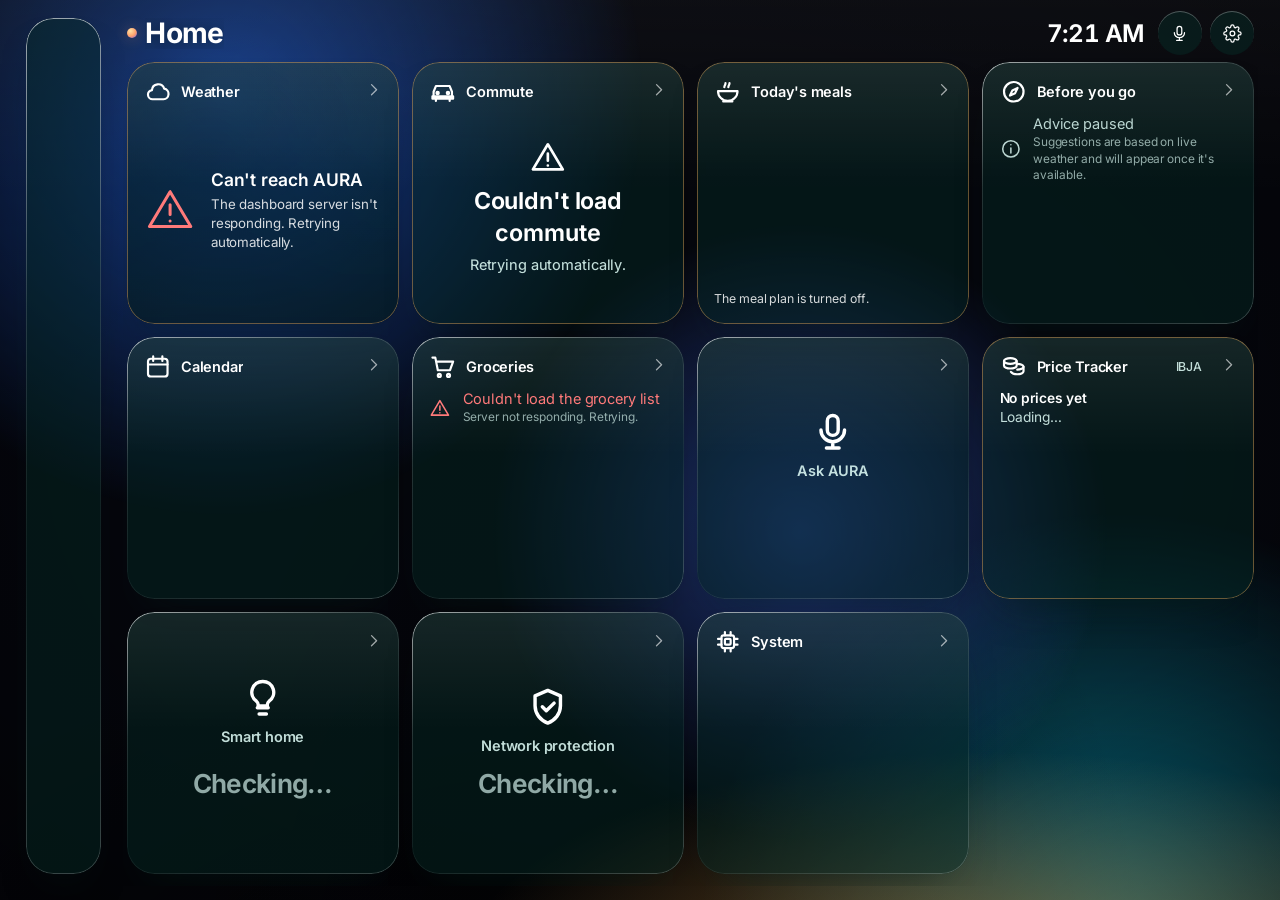
==== commit fa2a038b: "Steadier network, Internet sheet, Wi-Fi guard, phone sheets, Hindi tithi Network and data - Wi-Fi gu" ====
--- a/static/index.html
+++ b/static/index.html
@@ -249,6 +249,39 @@
     </div>
   </dialog>
 
+  <dialog class="sheet net-sheet" id="net-dialog" aria-labelledby="net-title">
+    <div class="sheet__inner">
+      <header class="sheet__head">
+        <h2 id="net-title">Internet</h2>
+        <button type="button" class="sheet__close" id="net-close" aria-label="Close">
+          <svg viewBox="0 0 24 24" aria-hidden="true" fill="none" stroke="currentColor" stroke-width="1.8" stroke-linecap="round"><path d="M6 6l12 12M18 6 6 18"/></svg>
+        </button>
+      </header>
+      <section class="net-hero" aria-live="polite">
+        <div class="net-hero__num"><b id="net-down">—</b><span>Mbps</span></div>
+        <div class="net-hero__side">
+          <span class="net-badge" id="net-badge" data-level="">—</span>
+          <p class="net-detail" id="net-detail"></p>
+        </div>
+      </section>
+      <dl class="net-stats">
+        <div><dt>Ping</dt><dd id="net-ping">—</dd></div>
+        <div><dt>Checked</dt><dd id="net-when">—</dd></div>
+        <div><dt>Wi-Fi</dt><dd id="net-wifi">—</dd></div>
+      </dl>
+      <figure class="net-trend">
+        <figcaption><span>Download, recent checks</span><span id="net-range"></span></figcaption>
+        <svg id="net-spark" viewBox="0 0 300 70" preserveAspectRatio="none" role="img" aria-label="Download speed over recent checks"></svg>
+      </figure>
+      <p class="net-tip" id="net-tip" hidden></p>
+      <div class="net-actions">
+        <button type="button" class="btn btn--primary" id="net-test">Test now</button>
+        <button type="button" class="btn" id="net-more">More in System</button>
+      </div>
+      <p class="net-foot" id="net-foot"></p>
+    </div>
+  </dialog>
+
   <dialog class="sheet" id="location-dialog" aria-labelledby="loc-title">
     <div class="sheet__inner">
       <header class="sheet__head">
--- a/static/css/home.css
+++ b/static/css/home.css
@@ -801,3 +801,353 @@
 body.s-page .s-wifi .s-nets { margin: 0; overflow-y: auto; min-height: 0; flex: 1 1 auto; overscroll-behavior: contain; }
 body.s-page .s-wifi__rescan { align-self: flex-start; }
 body.s-page .s-wifi .s-net-form .s-actions .btn { min-width: 6rem; }
+
+/* ---------- your own photo as the wallpaper ----------
+   the deep-teal tint is for the teal wallpaper; over a photo the glass is clear and neutral so
+   the picture shows through (text contrast comes from "Dim the picture" in Settings → Display) */
+body.dash[data-wallpaper="image"] {
+  --home-tile: rgba(255, 255, 255, 0.07);
+  --home-tile-hover: rgba(255, 255, 255, 0.12);
+  --home-chip: rgba(0, 0, 0, 0.28);
+  --home-chip-hover: rgba(0, 0, 0, 0.38);
+  background: #0b0f14; }
+body.dash[data-wallpaper="image"] .tile, body.dash[data-wallpaper="image"] .side { text-shadow: 0 1px 10px rgba(0, 0, 0, 0.35); }
+
+/* ---------- Settings and Groceries: on the dashboard's theme ----------
+   white accents (the amber was the old look), and the same wallpaper as the dashboard: AURA's
+   teal, or the household's photo (dimmed as set in Display) behind neutral glass */
+body.s-page, body.g-page { --accent: #ffffff; accent-color: #ffffff; }
+:is(body.s-page, body.g-page) input[type="checkbox"], :is(body.s-page, body.g-page) input[type="radio"],
+:is(body.s-page, body.g-page) input[type="range"] { accent-color: #ffffff; }
+body.s-page[data-wallpaper="image"], body.g-page[data-wallpaper="image"] { background: #0b0f14; }
+body.s-page[data-wallpaper="image"] .ambient, body.g-page[data-wallpaper="image"] .ambient { display: block; }
+body.s-page[data-wallpaper="image"] :is(.s-card, .s-nav), body.g-page[data-wallpaper="image"] .g-items {
+  background-color: rgba(10, 12, 16, 0.5); }
+/* the amber leftovers, in white */
+:is(body.s-page, body.g-page) .s-choice label:has(input:checked), :is(body.s-page, body.g-page) .s-days label:has(input:checked) {
+  border-color: rgba(255, 255, 255, 0.75); background: rgba(255, 255, 255, 0.16); }
+body.s-page .s-switch input:checked { background: #fff; }
+body.s-page .s-switch input:checked::after { background: #0e3b36; }
+body.s-page .s-net:hover, body.s-page .s-net:focus-visible { border-color: transparent; }
+body.s-page .s-connect { border-color: rgba(255, 255, 255, 0.3); }
+body.s-page .s-banner { background: rgba(255, 255, 255, 0.1); border-color: rgba(255, 255, 255, 0.25); }
+body.s-page .s-card.is-dirty::before { background: linear-gradient(145deg, rgba(255, 255, 255, 0.8), rgba(255, 255, 255, 0.25) 40%, rgba(255, 255, 255, 0.35)); }
+:is(body.s-page, body.g-page) :focus-visible { outline-color: #fff; }
+:is(body.s-page, body.g-page) input[type="range"] { accent-color: #fff; }
+body.s-page .s-wall__dim, body.s-page input[type="range"] { filter: none; }
+
+/* ---------- popups and sheets: one look per wallpaper (regression pass) ----------
+   deep teal glass on AURA's teal; neutral dark glass over the household's photo. Applies to the
+   dashboard's detail sheet and location dialog, Settings' Wi-Fi and confirm, Groceries' sheets. */
+:is(body.dash, body.s-page, body.g-page) { --sheet-bg: rgba(10, 52, 47, 0.97); --sheet-line: rgba(255, 255, 255, 0.1); }
+:is(body.dash, body.s-page, body.g-page)[data-wallpaper="image"] { --sheet-bg: rgba(20, 22, 26, 0.96); }
+:is(body.dash, body.s-page, body.g-page) :is(.sheet, .detail) {
+  background: var(--sheet-bg) !important; color: #fff; border: 0; border-radius: 1.6rem;
+  box-shadow: 0 30px 70px -20px rgba(0, 0, 0, 0.7), inset 0 1px 0 rgba(255, 255, 255, 0.22); }
+:is(body.dash, body.s-page, body.g-page) :is(.sheet, .detail)::before { display: none; }
+:is(body.dash, body.s-page, body.g-page) :is(.sheet, .detail)::backdrop { background: rgba(2, 10, 9, 0.55); }
+:is(body.dash, body.s-page, body.g-page) .sheet :is(h2, .sheet__title, #loc-title, #g-edit-title) { font-size: 1.5rem; font-weight: 700; letter-spacing: -0.02em; }
+:is(body.dash, body.s-page, body.g-page) .sheet .sheet__label, :is(body.dash, body.s-page, body.g-page) .sheet .sheet__meta { color: var(--home-grey); }
+:is(body.dash, body.s-page, body.g-page) .sheet :is(input:not([type="checkbox"], [type="radio"], [type="range"]), select, textarea) {
+  background: rgba(0, 0, 0, 0.28); border: 1px solid transparent; border-radius: 0.8rem; color: #fff; }
+:is(body.dash, body.s-page, body.g-page) .sheet :is(input, select, textarea):focus { border-color: rgba(255, 255, 255, 0.7); outline: none; }
+:is(body.dash, body.s-page, body.g-page) .sheet .btn { background: rgba(255, 255, 255, 0.14); color: #fff; border: 0; box-shadow: inset 0 1px 0 rgba(255, 255, 255, 0.2); }
+:is(body.dash, body.s-page, body.g-page) .sheet .btn::before { display: none; }
+:is(body.dash, body.s-page, body.g-page) .sheet .btn--primary { background: #fff; color: #0e3b36; }
+:is(body.dash, body.s-page, body.g-page) .sheet .sheet__close { color: #fff; background: rgba(255, 255, 255, 0.12); border-radius: 50%; }
+@media (max-width: 699px) { body.g-page .g-sheet { border-radius: 1.6rem 1.6rem 0 0; } }
+body.dash[data-wallpaper="image"] .detail :is(.dmetric, .mp-meal, .sh-cand, .sh-scene) { background: rgba(255, 255, 255, 0.07); }
+
+/* the last amber on the dashboard, in the white of the theme */
+body.dash { --accent: #ffffff; }
+body.dash .asst__orb { background: #fff; color: #0e3b36; box-shadow: 0 0 0 0 rgba(255, 255, 255, 0.25); }
+body.dash .mp-hindi { color: var(--home-grey); }
+body.dash .mp-seg__btn[aria-checked="true"] { background: #fff !important; color: #0e3b36 !important; }
+body.dash .btn--primary { background: #fff; color: #0e3b36; box-shadow: none; }
+
+/* ---------- Home's weather tile, round 3: more to read at a glance ----------
+   the next hours down the right, four facts along the bottom (feels like, rain, humidity, AQI),
+   and the AQI with its level in words and colour */
+body.dash #tiles[data-view="home"] .weather .weather__content {
+  display: grid !important; grid-template-columns: minmax(0, 1fr) auto; grid-template-rows: 1fr auto;
+  align-items: end; column-gap: 1.6rem; row-gap: 1rem; }
+body.dash #tiles[data-view="home"] .weather .weather__now { grid-column: 1; grid-row: 1; align-self: end; }
+body.dash #tiles[data-view="home"] .weather .hourly {
+  display: grid !important; grid-column: 2; grid-row: 1; align-self: center;
+  grid-template-columns: auto auto auto; grid-auto-rows: auto; column-gap: 0.9rem; row-gap: 0.15rem; align-items: center;
+  padding: 0.6rem 1rem; border-radius: 1.1rem; background: rgba(0, 0, 0, 0.18); }
+body.dash #tiles[data-view="home"] .weather .hourly li { display: contents; }
+body.dash #tiles[data-view="home"] .weather .hourly li:nth-child(n+6) { display: none; }
+body.dash #tiles[data-view="home"] .weather .hourly__time { color: var(--home-grey); font-size: 0.95rem; text-align: left; }
+body.dash #tiles[data-view="home"] .weather .hourly__icon { width: 1.8rem; height: 1.8rem; }
+body.dash #tiles[data-view="home"] .weather .hourly__temp { font-size: 1.15rem; font-weight: 650; text-align: right; }
+body.dash #tiles[data-view="home"] .weather .hourly__rain { display: none; }
+body.dash #tiles[data-view="home"] .weather .weather__stats { grid-column: 1 / -1; grid-row: 2; grid-template-columns: repeat(4, minmax(0, 1fr)); }
+body.dash #tiles[data-view="home"] .weather .weather__stats > :not([data-k="feels-like"], [data-k="rain"], [data-k="humidity"], [data-k="aqi"]) { display: none; }
+body.dash #tiles[data-view="home"] .weather .weather__stats > [data-k="humidity"] { display: block; }
+.weather__aqi-cat { display: none; }
+body.dash #tiles[data-view="home"] .weather .weather__aqi-cat { display: block; margin: 0.1rem 0 0; font-size: 0.8rem; font-weight: 600; }
+/* AQI colours (US EPA bands), as a dot and the level's text */
+body.dash .weather__stats [data-k="aqi"] dd:first-of-type::before { content: ""; display: inline-block; width: 0.55em; height: 0.55em; border-radius: 50%;
+  margin-right: 0.35em; vertical-align: 0.15em; background: var(--aqi, #9aa); }
+body.dash .weather__stats [data-level="good"] { --aqi: #4cd964; }
+body.dash .weather__stats [data-level="moderate"] { --aqi: #ffd60a; }
+body.dash .weather__stats [data-level="unhealthy-for-sensitive-groups"] { --aqi: #ff9f0a; }
+body.dash .weather__stats [data-level="unhealthy"] { --aqi: #ff6b5e; }
+body.dash .weather__stats [data-level="very-unhealthy"] { --aqi: #c084fc; }
+body.dash .weather__stats [data-level="hazardous"] { --aqi: #d9466b; }
+body.dash .weather__stats [data-level] .weather__aqi-cat { color: var(--aqi); }
+@media (min-width: 1200px) and (min-aspect-ratio: 4/3) {
+  body.dash #tiles[data-view="home"] .weather .hourly__time { font-size: calc(var(--u) * 1); }
+  body.dash #tiles[data-view="home"] .weather .hourly__temp { font-size: calc(var(--u) * 1.25); }
+  body.dash #tiles[data-view="home"] .weather .hourly__icon { width: calc(var(--u) * 2); height: calc(var(--u) * 2); }
+  body.dash #tiles[data-view="home"] .weather .hourly { row-gap: calc(var(--u) * 0.25); }
+  body.dash #tiles[data-view="home"] .weather .weather__aqi-cat { font-size: calc(var(--u) * 0.75); }
+}
+/* phones: the next hours as a row between the reading and the facts */
+@media not ((min-width: 1200px) and (min-aspect-ratio: 4/3)) {
+  body.dash #tiles[data-view="home"] .weather .weather__content { grid-template-columns: minmax(0, 1fr); grid-template-rows: auto auto auto; }
+  body.dash #tiles[data-view="home"] .weather .hourly { grid-column: 1; grid-row: 2; grid-template-columns: repeat(5, minmax(0, 1fr)); grid-auto-flow: row; padding: 0.5rem; }
+  body.dash #tiles[data-view="home"] .weather .hourly li { display: flex; flex-direction: column; align-items: center; gap: 0.1rem; }
+  body.dash #tiles[data-view="home"] .weather .hourly__time, body.dash #tiles[data-view="home"] .weather .hourly__temp { text-align: center; font-size: 0.85rem; }
+  body.dash #tiles[data-view="home"] .weather .weather__stats { grid-row: 3; grid-template-columns: repeat(2, minmax(0, 1fr)); }
+}
+body.dash #tiles[data-view="home"] .weather .weather__stats dd.weather__aqi-cat { font-size: 0.82rem; font-weight: 650; letter-spacing: 0; }
+@media (min-width: 1200px) and (min-aspect-ratio: 4/3) {
+  body.dash #tiles[data-view="home"] .weather .weather__stats dd.weather__aqi-cat { font-size: calc(var(--u) * 0.8); }
+}
+
+/* ---------- Home: one type scale for every tile ----------
+   name 1.0u/600 grey · fact 1.9u/650 white · line 1.0u/400 grey · icon 3u; the two heroes
+   (weather, clock) keep their big numbers with a 1.15u line under them. Defined last and with
+   !important because earlier per-tile rules (e.g. the status-tile glyph) were winning. */
+body.dash #tiles[data-view="home"] { --t-name: 0.95rem; --t-fact: 1.45rem; --t-line: 0.85rem; --t-icon: 1.9rem; --t-hero-line: 0.95rem; }
+@media (min-width: 1200px) and (min-aspect-ratio: 4/3) {
+  body.dash #tiles[data-view="home"] { --t-name: calc(var(--u) * 1); --t-fact: calc(var(--u) * 1.9); --t-line: calc(var(--u) * 1);
+    --t-icon: calc(var(--u) * 3); --t-hero-line: calc(var(--u) * 1.15); }
+}
+body.dash #tiles[data-view="home"] .tile .tile__title { font-size: var(--t-name) !important; font-weight: 600 !important; color: var(--home-grey) !important; letter-spacing: -0.01em; }
+body.dash #tiles[data-view="home"] .tile:not([data-tile="weather"]) .tile__icon { width: var(--t-icon) !important; height: var(--t-icon) !important; }
+body.dash #tiles[data-view="home"] .tile :is(.glance__big, .tile__value) { font-size: var(--t-fact) !important; font-weight: 650 !important; letter-spacing: -0.02em; line-height: 1.15; }
+body.dash #tiles[data-view="home"] .tile :is(.glance__line, .tile__sub) { font-size: var(--t-line) !important; font-weight: 400 !important; color: var(--home-grey) !important; }
+body.dash #tiles[data-view="home"] .weather .weather__range, body.dash #tiles[data-view="home"] .clock-tile__date {
+  font-size: var(--t-hero-line) !important; font-weight: 500 !important; color: var(--home-grey) !important; }
+body.dash #tiles[data-view="home"] .tile:is([data-tile="groceries"], [data-tile="meals"], [data-tile="commute"], [data-tile="smarthome"]) .tile__head { gap: 0.6rem !important; }
+@media (min-width: 1200px) and (min-aspect-ratio: 4/3) {
+  body.dash #tiles[data-view="home"] .tile.tile[data-tile="smarthome"] { gap: calc(var(--u) * 0.6) !important; }
+}
+@media (min-width: 1200px) and (min-aspect-ratio: 4/3) {
+  body.dash #tiles[data-view="home"] .tile:is([data-tile="groceries"], [data-tile="meals"], [data-tile="commute"], [data-tile="smarthome"]) .tile__head { padding-top: calc(var(--u) * 0.6) !important; }
+}
+
+/* =====================================================================
+   AURA type and spacing scale (one for the whole app)
+   Sizes are rem, so they follow each page's base size (the dashboard's grows with the TV).
+     xs  0.72rem  caps labels (FEELS LIKE, BREAKFAST, section titles)   600, tracked
+     sm  0.85rem  details, meta, second lines                          400, grey
+     md  1rem     body text, tile names, buttons                       400/600
+     lg  1.2rem   list items in tiles (events, meals, advice, groceries) 550
+     xl  1.8rem   the one big fact of a tile                           650
+     2xl 1.35rem  sheet and card titles                                700
+   Hero numbers (temperature, clock, prices) keep their own sizes.
+   Spacing: tiles 1.1rem padding, 0.6rem gap; sheets 1.6rem; cards 1.6rem.
+   ===================================================================== */
+:root { --fs-xs: 0.72rem; --fs-sm: 0.85rem; --fs-md: 1rem; --fs-lg: 1.2rem; --fs-xl: 1.8rem; --fs-2xl: 1.35rem;
+        --sp-tile: 1.1rem; --sp-gap: 0.6rem; --sp-sheet: 1.6rem; }
+
+/* --- tiles (every view) --- */
+body.dash .tile { padding: var(--sp-tile) calc(var(--sp-tile) * 1.1) !important; gap: var(--sp-gap); }
+body.dash .tile .tile__title { font-size: var(--fs-md) !important; font-weight: 600 !important; }
+body.dash .tile .tile__aside { font-size: var(--fs-sm) !important; font-weight: 500 !important; }
+body.dash .tile :is(.agenda__title, .meals__name, .advice__title, .grocery__name) { font-size: var(--fs-lg) !important; font-weight: 550 !important; }
+body.dash .tile :is(.advice__detail, .meals__prep, .tile__sub, .grocery__qty, .grocery__more, .agenda__time, .agenda__more,
+  .panchang__en, .weather__meta, .commute__facts, .basis, .pt-kpi__vs, .pt-foot, .pt-spark__note) { font-size: var(--fs-sm) !important; }
+body.dash .tile :is(.meals__when, .agenda__day, .grocery__qr-label, .sysgrid dt, .weather__stats dt, .daily__day, .hourly__time, .commute__label) {
+  font-size: var(--fs-xs) !important; font-weight: 600 !important; letter-spacing: 0.06em; text-transform: uppercase; }
+body.dash .tile :is(.tile__value, .glance__big, .sysgrid dd, .weather__stats dd:first-of-type) { font-weight: 650 !important; }
+body.dash .tile :is(.tile__value, .glance__big) { font-size: var(--fs-xl) !important; line-height: 1.15; }
+body.dash .tile .sysgrid dd, body.dash .tile .weather__stats dd:first-of-type { font-size: var(--fs-lg) !important; }
+body.dash .tile .panchang__hi { font-size: var(--fs-md) !important; }
+/* Home keeps its calm grid on the same scale */
+body.dash #tiles[data-view="home"] { --t-name: var(--fs-md); --t-fact: var(--fs-xl); --t-line: var(--fs-sm); --t-hero-line: var(--fs-md); }
+
+/* --- detail sheets --- */
+body.dash .detail .detail__body { padding: var(--sp-sheet) !important; }
+body.dash .detail :is(h2, #detail-title) { font-size: var(--fs-2xl) !important; font-weight: 700 !important; }
+body.dash .detail .detail__sub, body.dash .detail :is(.dnote, small, .dday__extra) { font-size: var(--fs-sm) !important; }
+body.dash .detail :is(.dsec__title, dt, .dprio, .dsky__title, thead th) { font-size: var(--fs-xs) !important; font-weight: 600 !important; letter-spacing: 0.06em; text-transform: uppercase; }
+body.dash .detail :is(dd, .dadvice__title, .dday__name, .dday__temps, .dsky__phase) { font-size: var(--fs-lg) !important; font-weight: 600 !important; }
+body.dash .detail :is(td, tbody th, .dadvice__detail, .dday__desc, .dsky__status, .dhero__sub) { font-size: var(--fs-md) !important; }
+
+/* --- Settings and Groceries --- */
+body.s-page .s-card { padding: var(--sp-sheet) !important; gap: 1rem; }
+body.s-page .s-card__head h2, body.g-page .g-group__title { font-size: var(--fs-2xl) !important; font-weight: 700 !important; }
+body.s-page .s-sub h3 { font-size: var(--fs-md) !important; font-weight: 600 !important; }
+body.s-page :is(.s-help, .s-msg, .s-status, small, .s-preview__note), body.g-page :is(.g-sub, .g-notes) { font-size: var(--fs-sm) !important; }
+body.s-page :is(.s-grid dt, .s-preview__tile), body.g-page .g-qtytag { font-size: var(--fs-xs) !important; }
+body.s-page :is(.s-grid dd, label, legend, .s-row__main, .btn) , body.g-page :is(.g-name, .g-item__name, .btn) { font-size: var(--fs-md) !important; }
+body.g-page .g-item :is(.g-body b, .g-name) { font-size: var(--fs-lg) !important; font-weight: 500 !important; }
+body.dash #tiles .tile.tile { gap: var(--sp-gap) !important; }
+
+/* ---------- Apple shapes (audit 15 Nov) ----------
+   Icon-only buttons: 44pt circles. Text buttons and pills: capsules.
+   Fields beside a round button: capsules of the same height. Bars over a list: frosted, not see-through. */
+.btn.btn--icon { width: 44px; min-width: 44px; height: 44px; min-height: 44px; padding: 0; border-radius: 50%;
+  display: inline-grid; place-items: center; flex: none; }
+.btn.btn--icon svg { width: 20px; height: 20px; }
+.pan-nav { gap: 0.6rem; }
+.pan-nav .btn { min-width: 0; }
+.pan-nav__date { padding: 0 0.3rem; min-width: 0; }
+
+body.dash .status__btn, body.dash[data-wallpaper="image"][data-wall-ready] .status__btn { border-radius: 999px; }
+
+/* icon rail (TV): every item the same circle, picked or not */
+@media (min-width: 1200px) and (min-aspect-ratio: 4/3) {
+  body.dash .view-tab, body.dash .view-tab[aria-selected="true"] { border-radius: 50% !important; }
+}
+/* phone tab bar: picked item is a capsule inside the capsule bar */
+@media (max-width: 760px) {
+  body.dash .view-tab, body.dash .view-tab[aria-selected="true"] { border-radius: 999px !important; }
+}
+
+/* tap size never under 44pt, whatever the root font size */
+@media (pointer: coarse) { .tile-arrow, .s-chip__x { min-width: 44px; min-height: 44px; } }
+
+/* list rows in tiles: plain rounded rows, not half-pills */
+body.dash .tile li > button { border-radius: 10px; }
+
+/* Groceries composer: frosted bar like an iOS toolbar */
+body.g-page .g-composer {
+  background: rgba(12, 52, 48, 0.9);
+  -webkit-backdrop-filter: blur(24px) saturate(160%); backdrop-filter: blur(24px) saturate(160%);
+  box-shadow: 0 -1px 0 rgba(255, 255, 255, 0.10);
+  padding-top: 0.75rem;
+}
+body.g-page[data-wallpaper="image"] .g-composer { background: rgba(18, 20, 24, 0.9); }
+body.g-page .g-row { align-items: center; }
+body.g-page .g-row input { border-radius: 999px; height: 3.2rem; padding: 0 1.2rem; box-sizing: border-box; }
+body.g-page .g-add { width: 3.2rem; height: 3.2rem; border-radius: 50%; }
+body.g-page .g-home { min-width: 44px; min-height: 44px; }
+
+/* Calendar tile: today's paksha and tithi in Hindi, under the event */
+#tiles .glance__hi { display: none; }
+#tiles[data-view="home"] .glance__hi:not([hidden]) {
+  display: block; margin-top: 0.35rem; font-size: calc(var(--t-line, 0.95rem) * 1.15); font-weight: 600; line-height: 1.35;
+  color: #f3dfb0; white-space: nowrap; overflow: hidden; text-overflow: ellipsis; max-width: 100%; align-self: stretch; }
+
+/* Floating bars follow the wallpaper too: teal glass on AURA teal, neutral dark glass over a photo
+   (phone tab bar, Settings' Save bar, the Wi-Fi popup) */
+:is(body.dash, body.s-page, body.g-page) { --bar-bg: rgba(14, 60, 55, 0.78); }
+:is(body.dash, body.s-page, body.g-page)[data-wallpaper="image"] { --bar-bg: rgba(24, 26, 30, 0.86); }
+@media (max-width: 760px) {
+  body.dash .views__tabs, body.dash[data-wallpaper="image"][data-wall-ready] .views__tabs { background: var(--bar-bg); }
+}
+body.s-page[data-wallpaper="image"] .s-card.is-dirty .s-foot { background: rgba(24, 26, 30, 0.94); }
+body.s-page .s-wifi { background: var(--sheet-bg); }
+
+/* ---------- Internet pill + sheet ---------- */
+/* pill: a quality dot by the gauge, and a gentle pulse while a check runs */
+body.dash .status__btn[data-level] .status__icon { position: relative; }
+body.dash .status__btn[data-level] .status__icon::after { content: ""; position: absolute; right: -2px; bottom: -1px; width: 9px; height: 9px;
+  border-radius: 50%; box-shadow: 0 0 0 2px rgba(10, 40, 37, 0.9); background: var(--net-dot, #8e8e93); }
+body.dash .status__btn[data-level="good"] { --net-dot: #30d158; }
+body.dash .status__btn[data-level="ok"] { --net-dot: #ffd60a; }
+body.dash .status__btn[data-level="slow"] { --net-dot: #ff6b5e; }
+body.dash .status__btn[data-level="checking"] { --net-dot: #64d2ff; }
+body.dash .status__btn[data-level="checking"] .status__icon svg { animation: net-spin 1.2s linear infinite; }
+@keyframes net-spin { to { transform: rotate(360deg); } }
+@media (prefers-reduced-motion: reduce) { body.dash .status__btn[data-level="checking"] .status__icon svg { animation: none; } }
+
+/* sheet */
+.net-sheet { width: min(30rem, calc(100vw - 24px)); }
+.net-sheet .sheet__inner { display: flex; flex-direction: column; gap: 1.1rem; }
+.net-hero { display: flex; align-items: center; justify-content: space-between; gap: 1rem; flex-wrap: wrap; }
+.net-hero__num { display: flex; align-items: baseline; gap: 0.4rem; }
+.net-hero__num b { font-size: 3.6rem; font-weight: 700; letter-spacing: -0.04em; line-height: 1; font-variant-numeric: tabular-nums; }
+.net-hero__num span { font-size: 1.1rem; color: var(--home-grey, #a1a1a6); font-weight: 600; }
+.net-hero__side { display: flex; flex-direction: column; align-items: flex-end; gap: 0.35rem; max-width: 15rem; text-align: right; }
+.net-badge { font-size: 0.85rem; font-weight: 700; padding: 0.3rem 0.75rem; border-radius: 999px; background: rgba(255, 255, 255, 0.12); }
+.net-badge[data-level="good"] { background: rgba(48, 209, 88, 0.2); color: #6ee68f; }
+.net-badge[data-level="ok"] { background: rgba(255, 214, 10, 0.18); color: #ffe066; }
+.net-badge[data-level="slow"] { background: rgba(255, 107, 94, 0.2); color: #ff9b91; }
+.net-badge[data-level="checking"] { background: rgba(100, 210, 255, 0.18); color: #8fdcff; }
+.net-detail { margin: 0; font-size: 0.85rem; color: var(--home-grey, #a1a1a6); }
+.net-stats { display: grid; grid-template-columns: repeat(3, 1fr); gap: 0.5rem; margin: 0; }
+.net-stats > div { background: rgba(255, 255, 255, 0.07); border-radius: 0.9rem; padding: 0.65rem 0.8rem; min-width: 0; }
+.net-stats dt { font-size: 0.72rem; font-weight: 600; letter-spacing: 0.06em; text-transform: uppercase; color: var(--home-grey, #a1a1a6); }
+.net-stats dd { margin: 0.2rem 0 0; font-size: 1rem; font-weight: 600; white-space: nowrap; overflow: hidden; text-overflow: ellipsis; }
+.net-trend { margin: 0; background: rgba(255, 255, 255, 0.05); border-radius: 1rem; padding: 0.75rem 0.85rem 0.55rem; }
+.net-trend figcaption { display: flex; justify-content: space-between; font-size: 0.78rem; color: var(--home-grey, #a1a1a6); margin-bottom: 0.3rem; }
+#net-spark { display: block; width: 100%; height: 4.4rem; overflow: visible; }
+.net-spark__line { fill: none; stroke: #64d2ff; stroke-width: 2.2; stroke-linejoin: round; stroke-linecap: round; }
+.net-spark__dot { fill: #fff; stroke: #64d2ff; stroke-width: 2; }
+.net-spark__miss { fill: #ff6b5e; }
+.net-spark__empty { fill: var(--home-grey, #a1a1a6); font-size: 11px; }
+.net-tip { margin: 0; font-size: 0.85rem; line-height: 1.4; padding: 0.7rem 0.85rem; border-radius: 0.9rem; background: rgba(255, 214, 10, 0.1); color: #ffe9a6; }
+.net-actions { display: flex; gap: 0.6rem; flex-wrap: wrap; }
+.net-actions .btn { flex: 1; min-width: 9rem; justify-content: center; }
+.net-foot { margin: 0; font-size: 0.75rem; color: var(--home-grey, #a1a1a6); }
+@media (max-width: 520px) {
+  .net-hero__side { align-items: flex-start; text-align: left; max-width: none; width: 100%; }
+  .net-stats dd { white-space: normal; font-size: 0.95rem; }
+}
+
+/* Commute → Departure options on phones: each slot is a two-line card that can't overlap.
+   Line 1: leave time (bold) ......... 20 min → 8:20 AM
+   Line 2: ● Moderate · Forecast ..... checked 7:45 AM */
+@media (max-width: 600px) {
+  body .detail .dtable--slots tr {
+    display: grid !important; gap: 0.25rem 0.6rem; padding: 0.65rem 0.85rem; align-items: baseline;
+    grid-template-columns: minmax(0, 1fr) max-content max-content;
+    grid-template-areas: "leave journey arrive" "traffic source checked";
+  }
+  body .detail .dtable--slots th[scope="row"] { grid-area: leave; font-weight: 600; display: flex; align-items: center; gap: 0.4rem; }
+  body .detail .dtable--slots td[data-label="Journey"] { grid-area: journey; justify-self: end; }
+  body .detail .dtable--slots td[data-label="Arrive"] { grid-area: arrive; justify-self: end; }
+  body .detail .dtable--slots td[data-label="Traffic"] { grid-area: traffic; }
+  body .detail .dtable--slots td[data-label="Source"] { grid-area: source; justify-self: end; }
+  body .detail .dtable--slots td[data-label="Checked"] { grid-area: checked; justify-self: end; }
+  body .detail .dtable--slots :is(th, td) { min-width: 0; overflow: hidden; text-overflow: ellipsis; white-space: nowrap; padding: 0; }
+  body.dash .detail .dtable--slots :is(td[data-label="Traffic"], td[data-label="Source"], td[data-label="Checked"]) {
+    font-size: var(--fs-xs, 0.78rem) !important; color: var(--home-grey, #a1a1a6); }
+  body.dash .detail .dtable--slots td[data-label="Traffic"] .traffic { font-size: inherit; }
+  body .detail .dtable--slots td[data-label="Checked"]::before { content: "checked "; }
+}
+@media (max-width: 360px) {
+  body .detail .dtable--slots td[data-label="Checked"]::before { content: ""; }   /* tiny phones: just the time */
+  body.dash .detail .dtable--slots :is(th[scope="row"], td[data-label="Journey"], td[data-label="Arrive"]) { font-size: var(--fs-sm, 0.85rem) !important; }
+  body .detail .dtable--slots tr { gap: 0.25rem 0.45rem; padding: 0.6rem 0.7rem; }
+}
+
+/* ---------- Popups on phones: iPhone-style bottom sheets ----------
+   Seen 16 Nov: on a phone the popup filled the screen and then floated up 18 px while growing
+   (the desktop "zoom in" effect), which felt like a jump. Now a popup slides up from the bottom
+   edge once, sits under the status bar with the page dimmed behind it, and the page doesn't move. */
+@media (max-width: 768px), (max-height: 520px) {
+  :is(body.dash, body.s-page, body.g-page) :is(dialog.detail, dialog.sheet, dialog.s-wifi) {
+    position: fixed; inset: auto 0 0 0; margin: 0; width: 100%; max-width: 100%;
+    max-height: calc(100% - max(12px, env(safe-area-inset-top)) - 8px);
+    border-radius: 1.6rem 1.6rem 0 0 !important; border: 0;
+    animation: aura-sheet-up 380ms cubic-bezier(0.32, 0.72, 0, 1) both;
+  }
+  /* the full views (weather, commute, calendar...) take the whole height under the status bar */
+  :is(body.dash, body.s-page, body.g-page) dialog.detail {
+    top: calc(max(12px, env(safe-area-inset-top)) + 8px); bottom: 0; height: auto; max-height: none;
+  }
+  :is(body.dash, body.s-page, body.g-page) dialog.detail .detail__inner { height: 100%; max-height: 100%; }
+  :is(body.dash, body.s-page, body.g-page) dialog.detail .detail__head { padding-top: 14px; }
+  :is(body.dash, body.s-page, body.g-page) :is(dialog.detail, dialog.sheet, dialog.s-wifi)::backdrop { animation: aura-fade-in 300ms ease both; }
+  /* a small grab handle, like iOS sheets */
+  :is(body.dash, body.s-page, body.g-page) :is(dialog.detail, dialog.sheet, dialog.s-wifi)::after {
+    content: ""; position: absolute; top: 6px; left: 50%; width: 36px; height: 5px; margin-left: -18px;
+    border-radius: 3px; background: rgba(255, 255, 255, 0.28); pointer-events: none; }
+  :is(dialog.sheet, dialog.s-wifi) { padding-bottom: env(safe-area-inset-bottom); }
+}
+@keyframes aura-sheet-up { from { transform: translateY(100%); } to { transform: none; } }
+@keyframes aura-fade-in { from { opacity: 0; } }
+@media (prefers-reduced-motion: reduce) {
+  :is(dialog.detail, dialog.sheet, dialog.s-wifi), :is(dialog.detail, dialog.sheet, dialog.s-wifi)::backdrop { animation: none !important; }
+}
+/* the page behind an open popup stays where it is (no scrolling or bouncing underneath) */
+html:has(dialog[open]), html:has(dialog[open]) body { overflow: hidden; overscroll-behavior: none; }
+dialog .detail__body, dialog.sheet .sheet__inner, dialog.s-wifi { overscroll-behavior: contain; }
